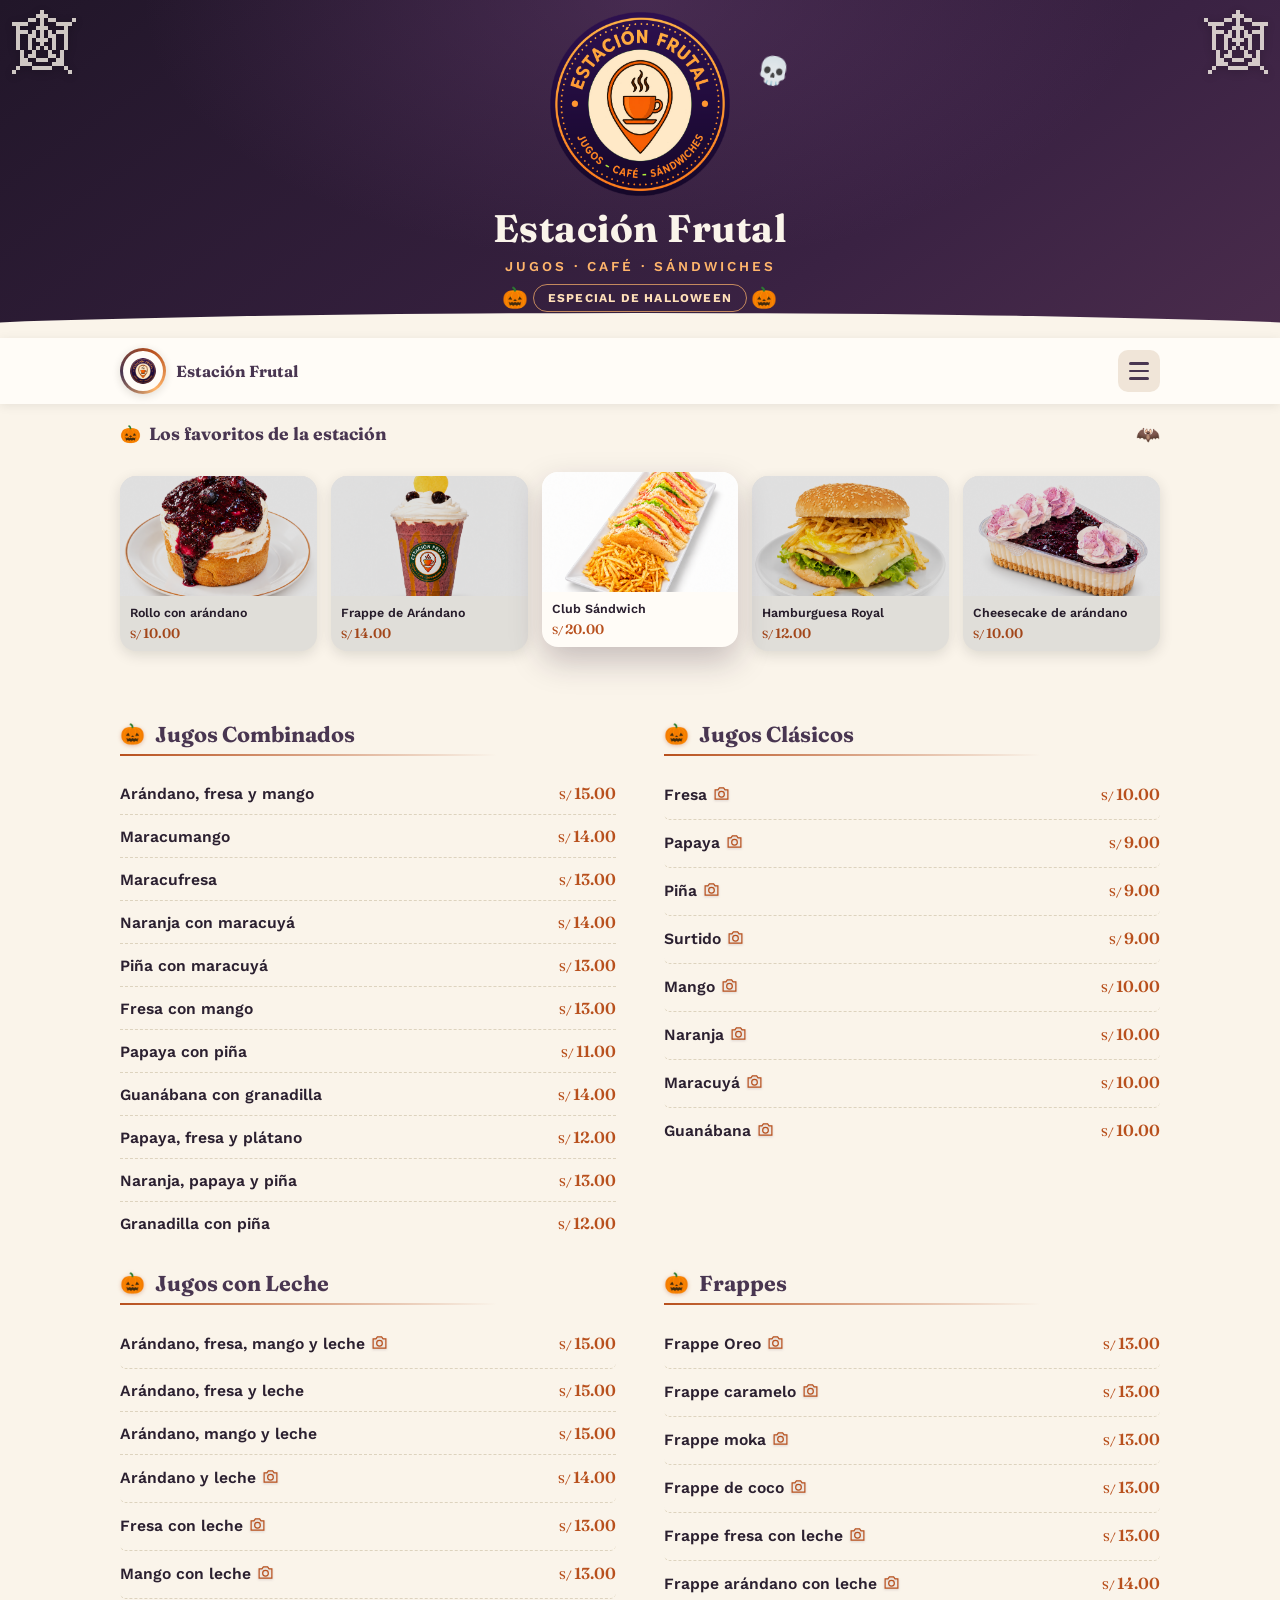
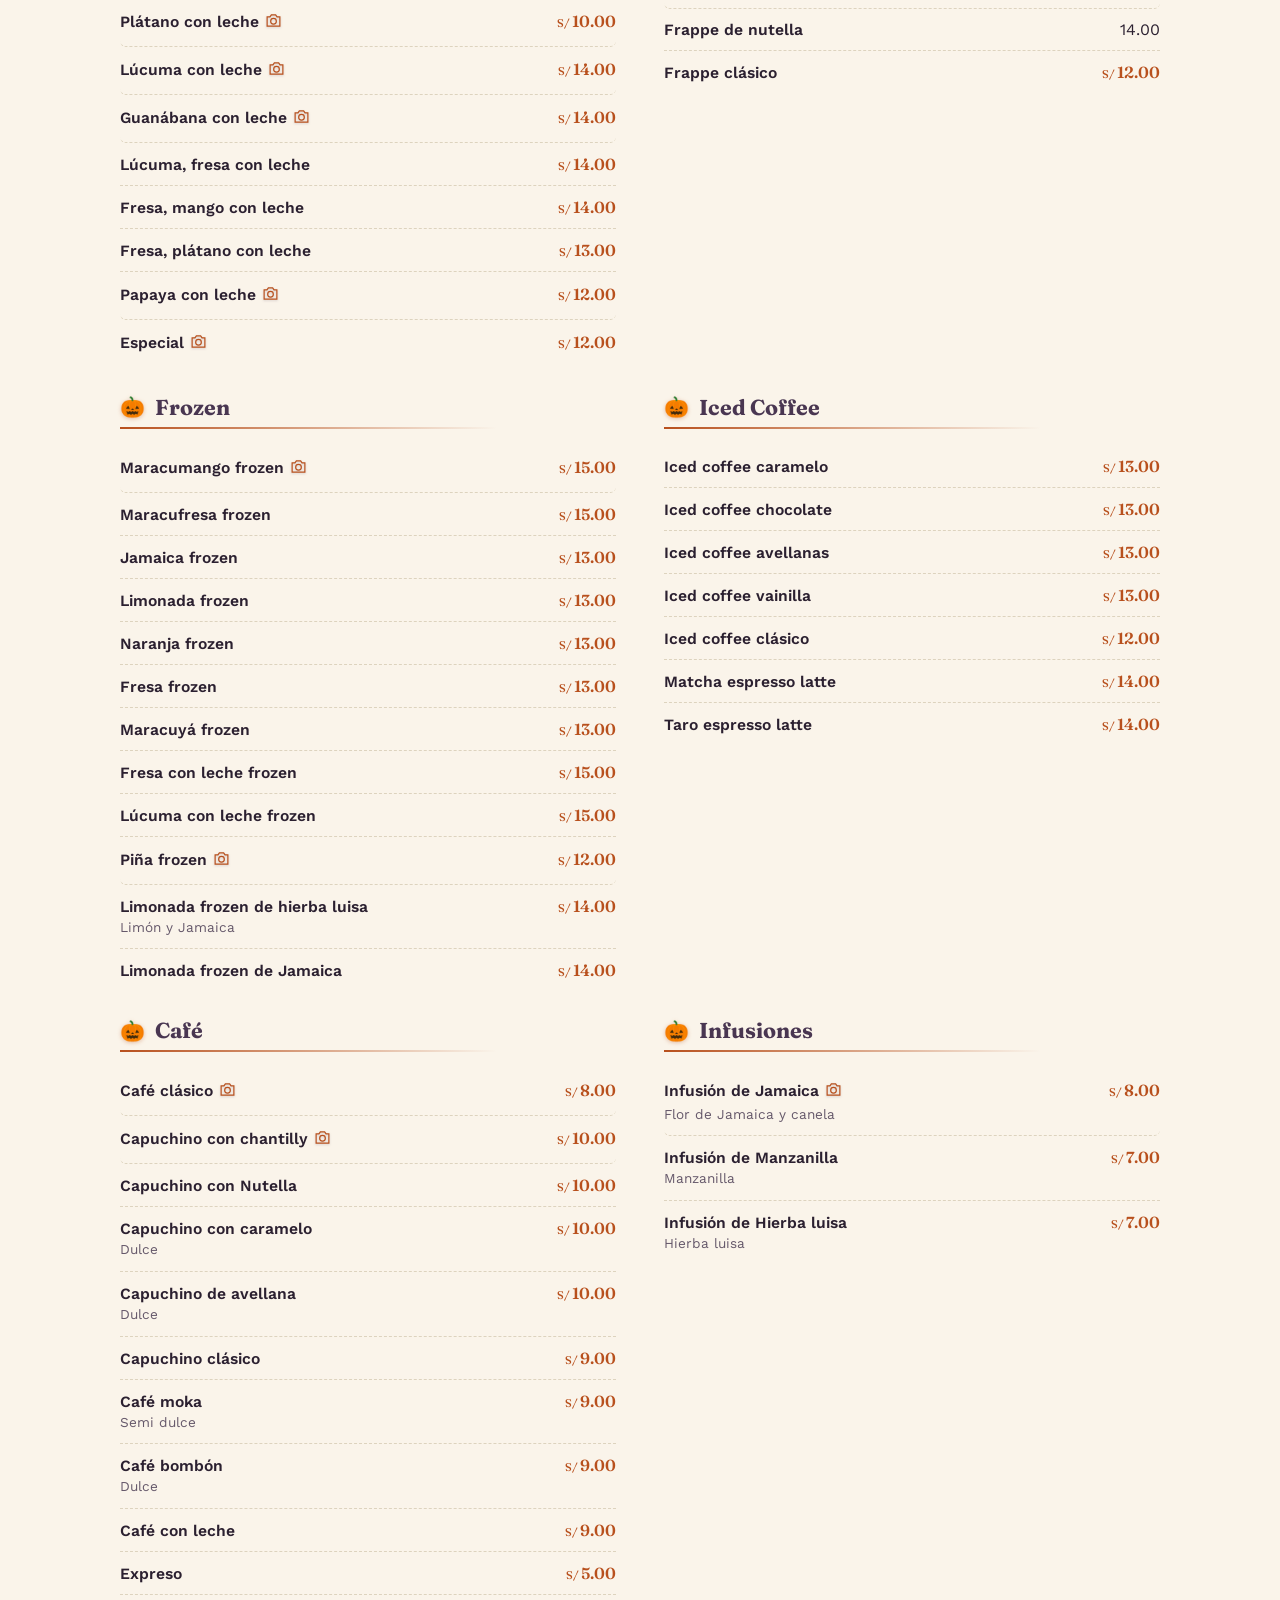
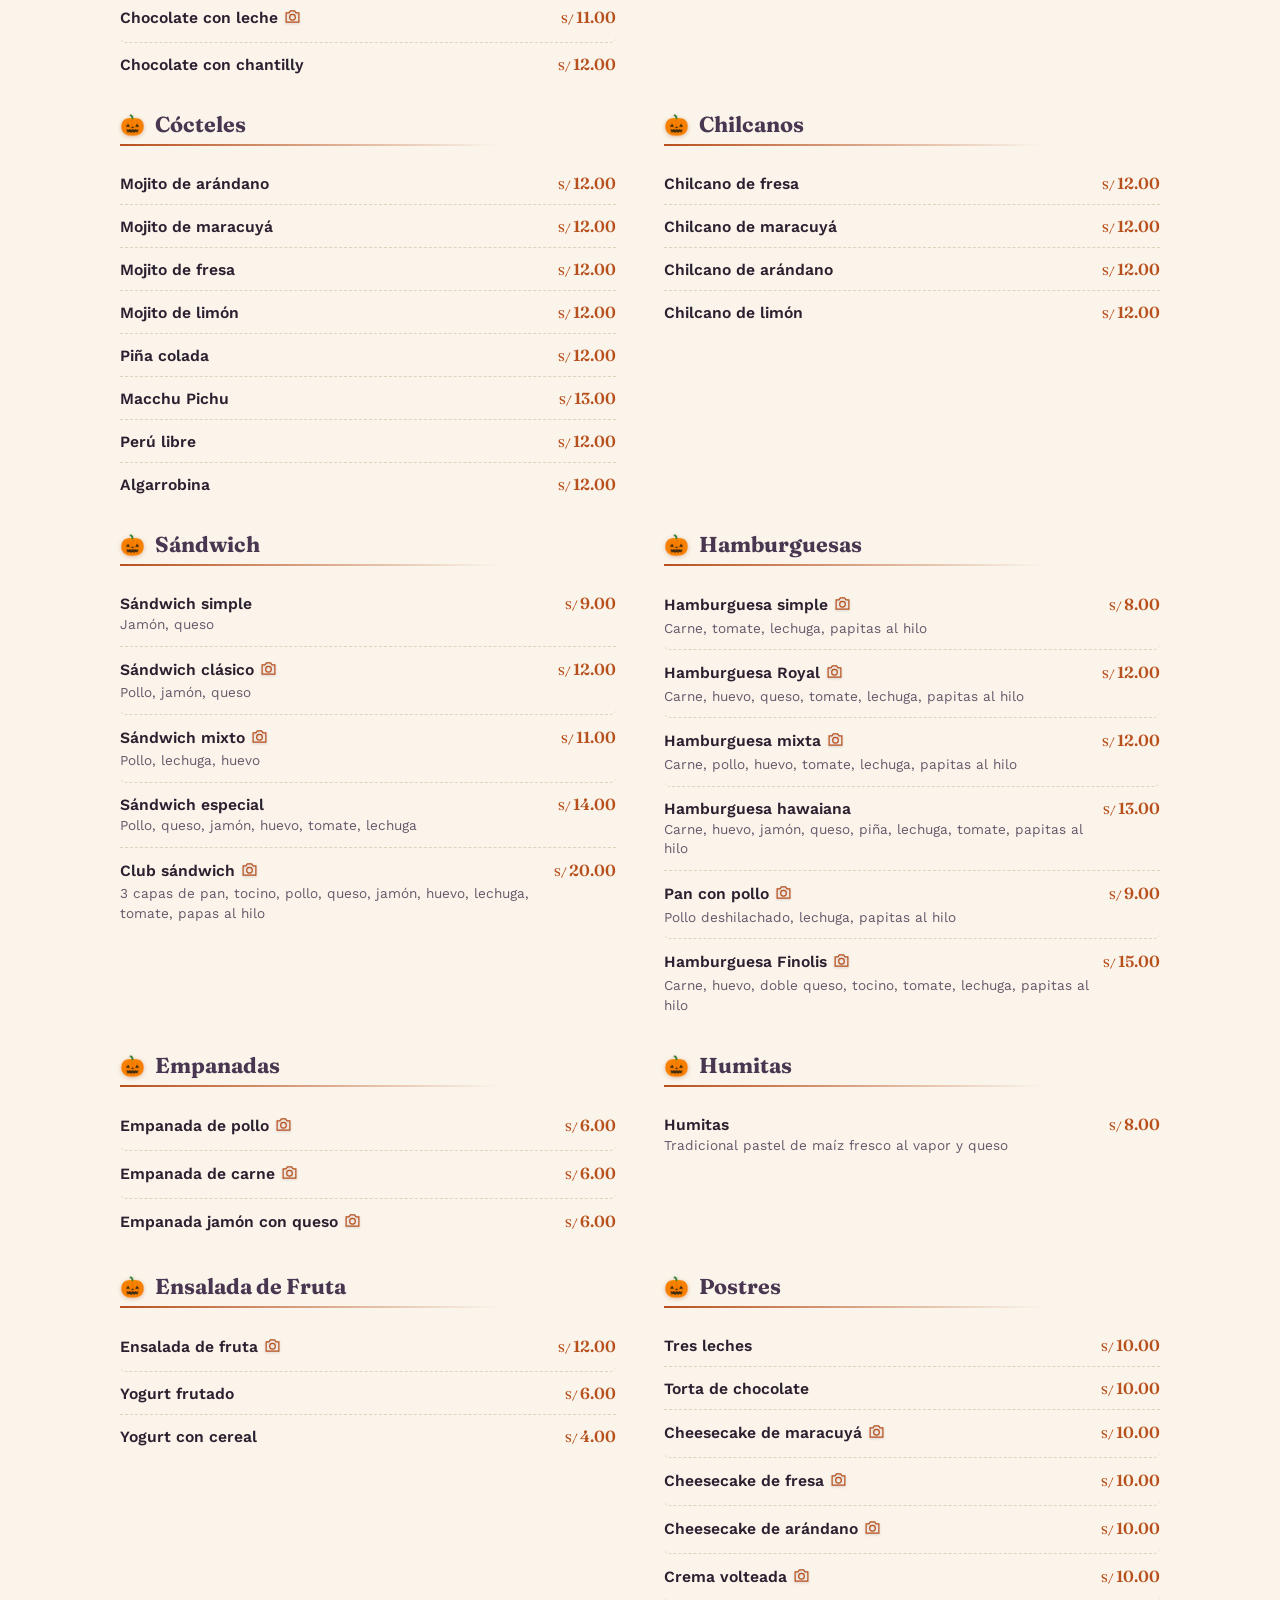
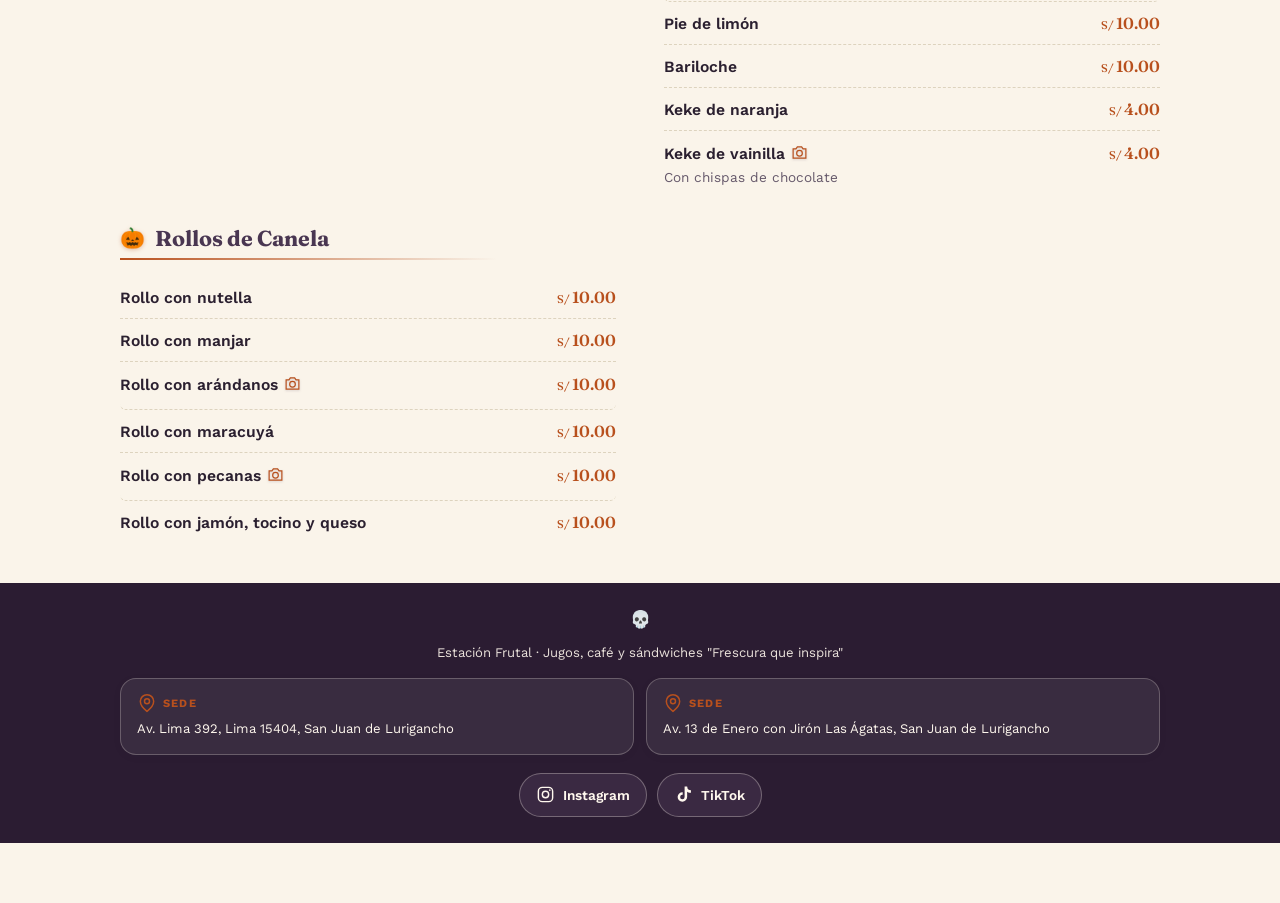
==== index-halloween.html @ f3283bec "Destacados" ====
<!DOCTYPE html>
<html lang="es">
<head>
<meta charset="UTF-8">
<meta name="viewport" content="width=device-width, initial-scale=1.0">
<title>Estación Frutal — Especial Halloween</title>
<link rel="preconnect" href="https://fonts.googleapis.com">
<link rel="preconnect" href="https://fonts.gstatic.com" crossorigin>
<link href="https://fonts.googleapis.com/css2?family=Fraunces:ital,opsz,wght@0,9..144,400;0,9..144,600;0,9..144,700;1,9..144,500&family=Work+Sans:wght@400;500;600;700&display=swap" rel="stylesheet">
<link rel="stylesheet" href="menu.css">
 <link rel="stylesheet" href="menu-halloween.css">
</head>
<body class="theme-halloween">

<div class="seasonal-ribbon" id="seasonalRibbon" role="status">
  <span>Especial Halloween</span>
  <span>Sabores para compartir</span>
</div>

<div class="hero">
  <span class="halloween-web halloween-web-left" aria-hidden="true"></span>
  <span class="halloween-web halloween-web-right" aria-hidden="true"></span>
  <span class="halloween-skull" aria-hidden="true"></span>
  <img src="logo_halloween.png" alt="Estación Frutal — Jugos, café y sándwiches" style="width:min(180px,72vw);height:auto;object-fit:contain;border-radius:0;border:0;box-shadow:none;">
  <h1>Estación Frutal</h1>
  <p class="tag">Jugos · Café · Sándwiches</p>
  <p class="seasonal-label">Especial de Halloween</p>
</div>

<div class="topbar">
  <div class="brand">
        <button class="highlights-launcher" id="openHighlights" type="button" aria-label="Abrir historias destacadas de Estación Frutal" aria-haspopup="dialog" aria-controls="highlightsDialog" aria-expanded="false" title="Historias destacadas"><img class="brand-logo-halloween" src="logo_halloween.png" alt=""></button>
    <span>Estación Frutal</span>
  </div>
  <button class="hamburger" id="hamburgerBtn" aria-label="Abrir menú de categorías" aria-expanded="false" aria-controls="menuDrawer">
    <span></span><span></span><span></span>
  </button>
</div>

<div class="menu-overlay" id="menuOverlay"></div>

<aside class="menu-drawer" id="menuDrawer" role="dialog" aria-modal="true" aria-label="Categorías" inert>
  <div class="menu-drawer-head">
    <span>Categorías</span>
    <button id="closeDrawerBtn" aria-label="Cerrar menú">&times;</button>
  </div>
  <nav id="catnav">
    <div class="group-label">Bebidas</div>
    <a href="#jugos-combinados">Jugos Combinados</a>
    <a href="#jugos-clasicos">Jugos Clásicos</a>
    <a href="#jugos-leche">Jugos con Leche</a>
    <a href="#frappes">Frappes</a>
    <a href="#frozen">Frozen</a>
    <a href="#iced-coffee">Iced Coffee</a>
    <a href="#cafe">Café</a>
    <a href="#infusiones">Infusiones</a>
    <!-- <a href="#limonadas">Limonadas</a> -->
    <a href="#cocteles">Cócteles</a>
    <a href="#chilcanos">Chilcanos</a>
    <div class="group-label">Comida</div>
    <a href="#sandwich">Sándwich</a>
    <a href="#hamburguesas">Hamburguesas</a>
    <a href="#empanadas">Empanadas</a>
    <a href="#humitas">Humitas</a>
    <a href="#ensaladas">Ensaladas de Frutas</a>
    <div class="group-label">Dulces</div>
    <a href="#postres">Postres</a>
    <a href="#rollos">Rollos de Canela</a>
  </nav>
</aside>
<!-- Carrusel -->
<section class="carousel-section" aria-label="Recomendados">
  <h2>Los favoritos de la estación</h2>
  <div class="carousel">
    <div class="carousel-track" id="recoTrack">
      <!-- Rollos -->
      <a class="carousel-card" href="#rollos">
        <img src="./img/rollos/rollito_arandano.png" alt="Rollo con arándano">
        <div class="carousel-card-info">
          <div class="carousel-card-name">Rollo con arándano</div>
          <div class="carousel-card-price">10.00</div>
        </div>
      </a>
      <!-- Frappes -->
      <a class="carousel-card" href="#frappes">
        <img src="./img/frappes/frappe_arandano_leche.png" alt="Frappe de arándano con leche">
        <div class="carousel-card-info">
          <div class="carousel-card-name">Frappe de Arándano</div>
          <div class="carousel-card-price">14.00</div>
        </div>
      </a>
      <!-- Sandwich -->
      <a class="carousel-card" href="#sandwich">
        <img src="./img/sandwich/club_sandwich.png" alt="Club Sándwich">
        <div class="carousel-card-info">
          <div class="carousel-card-name">Club Sándwich</div>
          <div class="carousel-card-price">20.00</div>
        </div>
      </a>
      <!-- Hamburguesas -->
      <a class="carousel-card" href="#hamburguesas">
        <img src="./img/hamburguesas/hamburguesa_royal.png" alt="Hamburguesa Royal">
        <div class="carousel-card-info">
          <div class="carousel-card-name">Hamburguesa Royal</div>
          <div class="carousel-card-price">12.00</div>
        </div>
      </a>
      <!-- Postres -->
      <a class="carousel-card" href="#postres">
        <img src="./img/postres/cheesecake_arandano.png" alt="Cheesecake de arandano">
        <div class="carousel-card-info">
          <div class="carousel-card-name">Cheesecake de arándano</div>
          <div class="carousel-card-price">10.00</div>
        </div>
      </a>
      <!-- Cocteles -->
      <!-- <a class="carousel-card" href="#cocteles">
        <img src="https://images.unsplash.com/photo-1551538827-9c037cb4f32a?w=400&h=300&fit=crop" alt="Mojito de limon">
        <div class="carousel-card-info">
          <div class="carousel-card-name">Mojito de limon</div>
          <div class="carousel-card-price">12.00</div>
        </div>
      </a> -->
    </div>
    <div class="carousel-dots" id="recoDots"></div>
  </div>
</section>

<main>

<section class="category" id="jugos-combinados">
  <h2>Jugos Combinados</h2>
  <div class="divider"></div>
  <!-- Arandano, Fresa y Mango -->
  <div class="item">
  <div class="item-info"><div class="item-name">Arándano, fresa y mango</div></div>
  <div class="item-price">15.00</div>
</div>
<!-- Maracumango -->
  <div class="item">
    <div class="item-info"><div class="item-name">Maracumango</div></div>
    <div class="item-price">14.00</div>
  </div>
  <!-- Maracufresa -->
  <div class="item">
    <div class="item-info"><div class="item-name">Maracufresa</div></div>
    <div class="item-price">13.00</div>
  </div>
  <div class="item">
    <div class="item-info"><div class="item-name">Naranja con maracuyá</div></div>
    <div class="item-price">14.00</div>
  </div>
  <div class="item">
    <div class="item-info"><div class="item-name">Piña con maracuyá</div></div>
    <div class="item-price">13.00</div>
  </div>
  <div class="item">
    <div class="item-info"><div class="item-name">Fresa con mango</div></div>
    <div class="item-price">13.00</div>
  </div>
  <div class="item">
    <div class="item-info"><div class="item-name">Papaya con piña</div></div>
    <div class="item-price">11.00</div>
  </div>
  <div class="item">
    <div class="item-info"><div class="item-name">Guanábana con granadilla</div></div>
    <div class="item-price">14.00</div>
  </div>
  <div class="item">
    <div class="item-info"><div class="item-name">Papaya, fresa y plátano</div></div>
    <div class="item-price">12.00</div>
  </div>
  <div class="item">
    <div class="item-info"><div class="item-name">Naranja, papaya y piña</div></div>
    <div class="item-price">13.00</div>
  </div>
  <div class="item">
    <div class="item-info"><div class="item-name">Granadilla con piña</div></div>
    <div class="item-price">12.00</div>
  </div>
</section>

<section class="category" id="jugos-clasicos">
  <h2>Jugos Clásicos</h2>
  <div class="divider"></div>
  <div class="item item-preview" data-images="img/jugos_clasicos/fresa.png">
    <div class="item-info"><div class="item-name">Fresa</div></div>
    <div class="item-price">10.00</div>
  </div>
  <div class="item item-preview" data-images="img/jugos_clasicos/papaya.png">
    <div class="item-info"><div class="item-name">Papaya</div></div>
    <div class="item-price">9.00</div>
  </div>
  <div class="item item-preview" data-images="img/jugos_clasicos/pina.png">
    <div class="item-info"><div class="item-name">Piña</div></div>
    <div class="item-price">9.00</div>
  </div>
  <div class="item item-preview" data-images="img/jugos_clasicos/surtido.png">
    <div class="item-info"><div class="item-name">Surtido</div></div>
    <div class="item-price">9.00</div>
  </div>
  <div class="item item-preview" data-images="img/jugos_clasicos/mango.png">
    <div class="item-info"><div class="item-name">Mango</div></div>
    <div class="item-price">10.00</div>
  </div>
  <div class="item item-preview" data-images="img/jugos_clasicos/naranja.png">
    <div class="item-info"><div class="item-name">Naranja</div></div>
    <div class="item-price">10.00</div>
  </div>
  <div class="item item-preview" data-images="img/jugos_clasicos/maracuya.png">
    <div class="item-info"><div class="item-name">Maracuyá</div></div>
    <div class="item-price">10.00</div>
  </div>
  <div class="item item-preview" data-images="img/jugos_clasicos/guanabana.png">
    <div class="item-info"><div class="item-name">Guanábana</div></div>
    <div class="item-price">10.00</div>
  </div>
</section>

<section class="category" id="jugos-leche">
  <h2>Jugos con Leche</h2>
  <div class="divider"></div>
  <div class="item item-preview active" data-images="img/jugos_con_leche/arandano_fresa_mango_leche.png">
    <div class="item-info"><div class="item-name">Arándano, fresa, mango y leche</div></div>
    <div class="item-price">15.00</div>
  </div>
  <div class="item ">
    <div class="item-info"><div class="item-name">Arándano, fresa y leche</div></div>
    <div class="item-price">15.00</div>
  </div>
  <div class="item">
    <div class="item-info"><div class="item-name">Arándano, mango y leche</div></div>
    <div class="item-price">15.00</div>
  </div>
  <div class="item item-preview active" data-images="img/jugos_con_leche/arandano_leche.png">
    <div class="item-info"><div class="item-name">Arándano y leche</div></div>
    <div class="item-price">14.00</div>
  </div>
  <div class="item item-preview active" data-images="img/jugos_con_leche/fresa_leche.png">
    <div class="item-info"><div class="item-name">Fresa con leche</div></div>
    <div class="item-price">13.00</div>
  </div>
  <div class="item item-preview active" data-images="img/jugos_con_leche/mango_leche.png">
    <div class="item-info"><div class="item-name">Mango con leche</div></div>
    <div class="item-price">13.00</div>
  </div>
  <div class="item item-preview active" data-images="img/jugos_con_leche/platano_leche.png">
    <div class="item-info"><div class="item-name">Plátano con leche</div></div>
    <div class="item-price">10.00</div>
  </div>
  <div class="item item-preview active" data-images="img/jugos_con_leche/lucuma_leche.png">
    <div class="item-info"><div class="item-name">Lúcuma con leche</div></div>
    <div class="item-price">14.00</div>
  </div>
  <div class="item item-preview active" data-images="img/jugos_con_leche/guanabana_leche.png">
    <div class="item-info"><div class="item-name">Guanábana con leche</div></div>
    <div class="item-price">14.00</div>
  </div>
  <div class="item">
    <div class="item-info"><div class="item-name">Lúcuma, fresa con leche</div></div>
    <div class="item-price">14.00</div>
  </div>
  <div class="item">
    <div class="item-info"><div class="item-name">Fresa, mango con leche</div></div>
    <div class="item-price">14.00</div>
  </div>
  <div class="item">
    <div class="item-info"><div class="item-name">Fresa, plátano con leche</div></div>
    <div class="item-price">13.00</div>
  </div>
  <div class="item item-preview active" data-images="img/jugos_con_leche/papaya_leche.png">
    <div class="item-info"><div class="item-name">Papaya con leche</div></div>
    <div class="item-price">12.00</div>
  </div>
  <div class="item item-preview active" data-images="img/jugos_con_leche/especial.png">
    <div class="item-info"><div class="item-name">Especial</div></div>
    <div class="item-price">12.00</div>
  </div>
</section>

<section class="category" id="frappes">
  <h2>Frappes</h2>
  <div class="divider"></div>
  <div class="item item-preview" data-images="img/frappes/frappe_oreo.png">
    <div class="item-info"><div class="item-name">Frappe Oreo</div></div>
    <div class="item-price">13.00</div>
  </div>
  <div class="item item-preview" data-images="img/frappes/frappe_caramelo.png">
    <div class="item-info"><div class="item-name">Frappe caramelo</div></div>
    <div class="item-price">13.00</div>
  </div>
  <div class="item item-preview" data-images="img/frappes/frappe_moka.png">
    <div class="item-info"><div class="item-name">Frappe moka</div></div>
    <div class="item-price">13.00</div>
  </div>
  <div class="item item-preview" data-images="img/frappes/frappe_coco.png">
    <div class="item-info"><div class="item-name">Frappe de coco</div></div>
    <div class="item-price">13.00</div>
  </div>
  <div class="item item-preview" data-images="img/frappes/frappe_fresa_leche.png">
    <div class="item-info"><div class="item-name">Frappe fresa con leche</div></div>
    <div class="item-price">13.00</div>
  </div>
  <div class="item item-preview" data-images="img/frappes/frappe_arandano_leche.png">
    <div class="item-info"><div class="item-name">Frappe arándano con leche</div></div>
    <div class="item-price">14.00</div>
  </div>
  <div class="item">
    <div class="item-info"><div class="item-name">Frappe de nutella</div></div>
    <div class="itemIn-price">14.00</div>
  </div>
  <div class="item">
    <div class="item-info"><div class="item-name">Frappe clásico</div></div>
    <div class="item-price">12.00</div>
  </div>
</section>

<section class="category" id="frozen">
  <h2>Frozen</h2>
  <div class="divider"></div>
  <div class="item item-preview" data-images="img/frozen/frozen_maracumango.png">
    <div class="item-info"><div class="item-name">Maracumango frozen</div></div>
    <div class="item-price">15.00</div>
  </div>
  <div class="item">
    <div class="item-info"><div class="item-name">Maracufresa frozen</div></div>
    <div class="item-price">15.00</div>
  </div>
  <div class="item">
    <div class="item-info"><div class="item-name">Jamaica frozen</div></div>
    <div class="item-price">13.00</div>
  </div>
  <div class="item">
    <div class="item-info"><div class="item-name">Limonada frozen</div></div>
    <div class="item-price">13.00</div>
  </div>
  <div class="item">
    <div class="item-info"><div class="item-name">Naranja frozen</div></div>
    <div class="item-price">13.00</div>
  </div>
  <div class="item">
    <div class="item-info"><div class="item-name">Fresa frozen</div></div>
    <div class="item-price">13.00</div>
  </div>
  <div class="item">
    <div class="item-info"><div class="item-name">Maracuyá frozen</div></div>
    <div class="item-price">13.00</div>
  </div>
  <div class="item">
    <div class="item-info"><div class="item-name">Fresa con leche frozen</div></div>
    <div class="item-price">15.00</div>
  </div>
  <div class="item">
    <div class="item-info"><div class="item-name">Lúcuma con leche frozen</div></div>
    <div class="item-price">15.00</div>
  </div>
  <!-- Piña Frozen -->
  <div class="item item-preview" data-images="img/frozen/frozen_pina.png">
    <div class="item-info"><div class="item-name">Piña frozen</div></div>
    <div class="item-price">12.00</div>
  </div>
  <!-- Limonada frozen de hierba luisa -->
  <div class="item">
    <div class="item-info"><div class="item-name">Limonada frozen de hierba luisa</div>
      <div class="item-desc">Limón y Jamaica</div>
    </div>
    <div class="item-price">14.00</div>
  </div>
  <!-- Limonada frozen de Jamaica -->
  <div class="item">
    <div class="item-info"><div class="item-name">Limonada frozen de Jamaica</div></div>
    <div class="item-price">14.00</div>
  </div>
</section>

<section class="category" id="iced-coffee">
  <h2>Iced Coffee</h2>
  <div class="divider"></div>
  <div class="item">
    <div class="item-info"><div class="item-name">Iced coffee caramelo</div></div>
    <div class="item-price">13.00</div>
  </div>
  <div class="item">
    <div class="item-info"><div class="item-name">Iced coffee chocolate</div></div>
    <div class="item-price">13.00</div>
  </div>
  <div class="item">
    <div class="item-info"><div class="item-name">Iced coffee avellanas</div></div>
    <div class="item-price">13.00</div>
  </div>
  <div class="item">
    <div class="item-info"><div class="item-name">Iced coffee vainilla</div></div>
    <div class="item-price">13.00</div>
  </div>
  <div class="item">
    <div class="item-info"><div class="item-name">Iced coffee clásico</div></div>
    <div class="item-price">12.00</div>
  </div>
  <div class="item">
    <div class="item-info"><div class="item-name">Matcha espresso latte</div></div>
    <div class="item-price">14.00</div>
  </div>
  <div class="item">
    <div class="item-info"><div class="item-name">Taro espresso latte</div></div>
    <div class="item-price">14.00</div>
  </div>
</section>

<section class="category" id="cafe">
  <h2>Café</h2>
  <div class="divider"></div>
  <div class="item item-preview" data-images="img/cafe/cafe_clasico.png">
    <div class="item-info"><div class="item-name">Café clásico</div></div>
    <div class="item-price">8.00</div>
  </div>
  <div class="item item-preview" data-images="img/cafe/capuccino_chantilly.png">
    <div class="item-info"><div class="item-name">Capuchino con chantilly</div></div>
    <div class="item-price">10.00</div>
  </div>
  <div class="item">
    <div class="item-info"><div class="item-name">Capuchino con Nutella</div></div>
    <div class="item-price">10.00</div>
  </div>
  <div class="item">
    <div class="item-info"><div class="item-name">Capuchino con caramelo</div><div class="item-desc">Dulce</div></div>
    <div class="item-price">10.00</div>
  </div>
  <div class="item">
    <div class="item-info"><div class="item-name">Capuchino de avellana</div><div class="item-desc">Dulce</div></div>
    <div class="item-price">10.00</div>
  </div>
  <div class="item">
    <div class="item-info"><div class="item-name">Capuchino clásico</div></div>
    <div class="item-price">9.00</div>
  </div>
  <div class="item">
    <div class="item-info"><div class="item-name">Café moka</div><div class="item-desc">Semi dulce</div></div>
    <div class="item-price">9.00</div>
  </div>
  <div class="item">
    <div class="item-info"><div class="item-name">Café bombón</div><div class="item-desc">Dulce</div></div>
    <div class="item-price">9.00</div>
  </div>
  <div class="item">
    <div class="item-info"><div class="item-name">Café con leche</div></div>
    <div class="item-price">9.00</div>
  </div>
  <div class="item">
    <div class="item-info"><div class="item-name">Expreso</div></div>
    <div class="item-price">5.00</div>
  </div>
  <div class="item item-preview" data-images="img/cafe/chocolate_leche.png">
    <div class="item-info"><div class="item-name">Chocolate con leche</div></div>
    <div class="item-price">11.00</div>
  </div>
  <div class="item">
    <div class="item-info"><div class="item-name">Chocolate con chantilly</div></div>
    <div class="item-price">12.00</div>
  </div>
</section>

<section class="category" id="infusiones">
  <h2>Infusiones</h2>
  <div class="divider"></div>
  <div class="item item-preview" data-images="img/cafe/infusion_jamaica.png">
    <div class="item-info"><div class="item-name">Infusión de Jamaica</div>
      <div class="item-desc">Flor de Jamaica y canela</div>
    </div>
    <div class="item-price">8.00</div>
  </div>
  <div class="item">
    <div class="item-info"><div class="item-name">Infusión de Manzanilla</div><div class="item-desc">Manzanilla</div></div>
    <div class="item-price">7.00</div>
  </div>
  <div class="item">
    <div class="item-info"><div class="item-name">Infusión de Hierba luisa</div><div class="item-desc">Hierba luisa</div></div>
    <div class="item-price">7.00</div>
  </div>
</section>

<!-- <section class="category" id="limonadas">
  <h2>Limonadas Refrescantes</h2>
  <div class="divider"></div>
  <div class="item">
    <div class="item-info"><div class="item-name">Limonada con jamaica</div></div>
    <div class="item-price">13.00</div>
  </div>
  <div class="item">
    <div class="item-info"><div class="item-name">Limonada clásica</div></div>
    <div class="item-price">10.00</div>
  </div>
  <div class="item">
    <div class="item-info"><div class="item-name">Limonada con hierba luisa</div></div>
    <div class="item-price">13.00</div>
  </div>
</section> -->

<section class="category" id="cocteles">
  <h2>Cócteles</h2>
  <div class="divider"></div>
  <div class="item">
    <div class="item-info"><div class="item-name">Mojito de arándano</div></div>
    <div class="item-price">12.00</div>
  </div>
  <div class="item">
    <div class="item-info"><div class="item-name">Mojito de maracuyá</div></div>
    <div class="item-price">12.00</div>
  </div>
  <div class="item">
    <div class="item-info"><div class="item-name">Mojito de fresa</div></div>
    <div class="item-price">12.00</div>
  </div>
  <div class="item">
    <div class="item-info"><div class="item-name">Mojito de limón</div></div>
    <div class="item-price">12.00</div>
  </div>
  <div class="item">
    <div class="item-info"><div class="item-name">Piña colada</div></div>
    <div class="item-price">12.00</div>
  </div>
  <div class="item">
    <div class="item-info"><div class="item-name">Macchu Pichu</div></div>
    <div class="item-price">13.00</div>
  </div>
  <div class="item">
    <div class="item-info"><div class="item-name">Perú libre</div></div>
    <div class="item-price">12.00</div>
  </div>
  <div class="item">
    <div class="item-info"><div class="item-name">Algarrobina</div></div>
    <div class="item-price">12.00</div>
  </div>
</section>

<section class="category" id="chilcanos">
  <h2>Chilcanos</h2>
  <div class="divider"></div>
  <div class="item">
    <div class="item-info"><div class="item-name">Chilcano de fresa</div></div>
    <div class="item-price">12.00</div>
  </div>
  <div class="item">
    <div class="item-info"><div class="item-name">Chilcano de maracuyá</div></div>
    <div class="item-price">12.00</div>
  </div>
  <div class="item">
    <div class="item-info"><div class="item-name">Chilcano de arándano</div></div>
    <div class="item-price">12.00</div>
  </div>
  <div class="item">
    <div class="item-info"><div class="item-name">Chilcano de limón</div></div>
    <div class="item-price">12.00</div>
  </div>
</section>

<section class="category" id="sandwich">
  <h2>Sándwich</h2>
  <div class="divider"></div>
  <div class="item">
    <div class="item-info"><div class="item-name">Sándwich simple</div><div class="item-desc">Jamón, queso</div></div>
    <div class="item-price">9.00</div>
  </div>
  <div class="item item-preview" data-images="img/sandwich/sandwich_clasico.png">
    <div class="item-info"><div class="item-name">Sándwich clásico</div><div class="item-desc">Pollo, jamón, queso</div></div>
    <div class="item-price">12.00</div>
  </div>
  <div class="item item-preview" data-images="img/sandwich/sandwich_mixto.png">
    <div class="item-info"><div class="item-name">Sándwich mixto</div><div class="item-desc">Pollo, lechuga, huevo</div></div>
    <div class="item-price">11.00</div>
  </div>
  <div class="item">
    <div class="item-info"><div class="item-name">Sándwich especial</div><div class="item-desc">Pollo, queso, jamón, huevo, tomate, lechuga</div></div>
    <div class="item-price">14.00</div>
  </div>
  <div class="item item-preview" data-images="img/sandwich/club_sandwich.png">
    <div class="item-info"><div class="item-name">Club sándwich</div><div class="item-desc">3 capas de pan, tocino, pollo, queso, jamón, huevo, lechuga, tomate, papas al hilo</div></div>
    <div class="item-price">20.00</div>
  </div>
</section>

<section class="category" id="hamburguesas">
  <h2>Hamburguesas</h2>
  <div class="divider"></div>
  <div class="item item-preview" data-images="img/hamburguesas/hamburguesa_simple.png">
    <div class="item-info"><div class="item-name">Hamburguesa simple</div>
    <div class="item-desc">Carne, tomate, lechuga, papitas al hilo</div></div>
    <div class="item-price">8.00</div>
  </div>
  <div class="item item-preview" data-images="img/hamburguesas/hamburguesa_royal.png">
    <div class="item-info"><div class="item-name">Hamburguesa Royal</div>
    <div class="item-desc">Carne, huevo, queso, tomate, lechuga, papitas al hilo</div></div>
    <div class="item-price">12.00</div>
  </div>
  <div class="item item-preview" data-images="img/hamburguesas/hamburguesa_mixta.png">
    <div class="item-info"><div class="item-name">Hamburguesa mixta</div>
    <div class="item-desc">Carne, pollo, huevo, tomate, lechuga, papitas al hilo</div></div>
    <div class="item-price">12.00</div>
  </div>
  <div class="item">
    <div class="item-info"><div class="item-name">Hamburguesa hawaiana</div>
    <div class="item-desc">Carne, huevo, jamón, queso, piña, lechuga, tomate, papitas al hilo</div></div>
    <div class="item-price">13.00</div>
  </div>
  <div class="item item-preview" data-images="img/hamburguesas/pan_con_pollo.png">
    <div class="item-info"><div class="item-name">Pan con pollo</div>
    <div class="item-desc">Pollo deshilachado, lechuga, papitas al hilo</div></div>
    <div class="item-price">9.00</div>
  </div>
  <div class="item item-preview" data-images="img/hamburguesas/hamburguesa_finolis.png">
    <div class="item-info"><div class="item-name">Hamburguesa Finolis</div>
    <div class="item-desc">Carne, huevo, doble queso, tocino, tomate, lechuga, papitas al hilo</div></div>
    <div class="item-price">15.00</div>
  </div>
</section>

<section class="category" id="empanadas">
  <h2>Empanadas</h2>
  <div class="divider"></div>
  <div class="item item-preview" data-images="img/empanadas/empanada_pollo.png">
    <div class="item-info"><div class="item-name">Empanada de pollo</div></div>
    <div class="item-price">6.00</div>
  </div>
  <div class="item item-preview" data-images="img/empanadas/empanada_carne.png">
    <div class="item-info"><div class="item-name">Empanada de carne</div></div>
    <div class="item-price">6.00</div>
  </div>
  <div class="item item-preview" data-images="img/empanadas/empanada_jamon_queso.png">
    <div class="item-info"><div class="item-name">Empanada jamón con queso</div></div>
    <div class="item-price">6.00</div>
  </div>
  </section>

  <section class="category" id="humitas">
    <h2>Humitas</h2>
    <div class="divider"></div>
    <div class="item">
    <div class="item-info"><div class="item-name">Humitas</div>
    <div class="item-desc">Tradicional pastel de maíz fresco al vapor y queso</div></div>
    <div class="item-price">8.00</div>
  </div>
  </section>

  <section class="category" id="ensaladas">
  <h2>Ensalada de Fruta</h2>
  <div class="divider"></div>
  <div class="item item-preview" data-images="img/ensaladas/ensalada_fruta.png">
    <div class="item-info"><div class="item-name">Ensalada de fruta</div></div>
    <div class="item-price">12.00</div>
  </div>
  <div class="item">
    <div class="item-info"><div class="item-name">Yogurt frutado</div></div>
    <div class="item-price">6.00</div>
  </div>
  <div class="item">
    <div class="item-info"><div class="item-name">Yogurt con cereal</div></div>
    <div class="item-price">4.00</div>
  </div>
</section>

<section class="category" id="postres">
  <h2>Postres</h2>
  <div class="divider"></div>
  <div class="item">
    <div class="item-info"><div class="item-name">Tres leches</div></div>
    <div class="item-price">10.00</div>
  </div>
  <div class="item">
    <div class="item-info"><div class="item-name">Torta de chocolate</div></div>
    <div class="item-price">10.00</div>
  </div>
  <div class="item item-preview" data-images="img/postres/cheesecake_maracuya.png">
    <div class="item-info"><div class="item-name">Cheesecake de maracuyá</div></div>
    <div class="item-price">10.00</div>
  </div>
  <div class="item item-preview" data-images="img/postres/cheesecake_fresa.png">
    <div class="item-info"><div class="item-name">Cheesecake de fresa</div></div>
    <div class="item-price">10.00</div>
  </div>
  <div class="item item-preview" data-images="img/postres/cheesecake_arandano.png">
    <div class="item-info"><div class="item-name">Cheesecake de arándano</div></div>
    <div class="item-price">10.00</div>
  </div>
  <div class="item item-preview" data-images="img/postres/crema_volteada.png">
    <div class="item-info"><div class="item-name">Crema volteada</div></div>
    <div class="item-price">10.00</div>
  </div>
  <div class="item">
    <div class="item-info"><div class="item-name">Pie de limón</div></div>
    <div class="item-price">10.00</div>
  </div>
  <div class="item">
    <div class="item-info"><div class="item-name">Bariloche</div></div>
    <div class="item-price">10.00</div>
  </div>
  <div class="item item">
    <div class="item-info"><div class="item-name">Keke de naranja</div></div>
    <div class="item-price">4.00</div>
  </div>
  <div class="item item-preview" data-images="img/postres/keke_vainilla.png">
    <div class="item-info"><div class="item-name">Keke de vainilla</div>
    <div class="item-desc">Con chispas de chocolate</div></div>
    <div class="item-price">4.00</div>
  </div>
</section>

<section class="category" id="rollos">
  <h2>Rollos de Canela</h2>
  <div class="divider"></div>
  <div class="item">
    <div class="item-info"><div class="item-name">Rollo con nutella</div></div>
    <div class="item-price">10.00</div>
  </div>
  <div class="item">
    <div class="item-info"><div class="item-name">Rollo con manjar</div></div>
    <div class="item-price">10.00</div>
  </div>
  <div class="item item-preview" data-images="img/rollos/rollito_arandano.png">
    <div class="item-info"><div class="item-name">Rollo con arándanos</div></div>
    <div class="item-price">10.00</div>
  </div>
  <div class="item">
    <div class="item-info"><div class="item-name">Rollo con maracuyá</div></div>
    <div class="item-price">10.00</div>
  </div>
  <div class="item item-preview" data-images="img/rollos/rollito_pecanas.png">
    <div class="item-info"><div class="item-name">Rollo con pecanas</div></div>
    <div class="item-price">10.00</div>
  </div>
  <div class="item">
    <div class="item-info"><div class="item-name">Rollo con jamón, tocino y queso</div></div>
    <div class="item-price">10.00</div>
  </div>
</section>

</main>

<footer>
  <div class="fline"></div>
  <p class="footer-intro">Estación Frutal · Jugos, café y sándwiches "Frescura que inspira"</p>
  <div class="store-locations" aria-label="Direcciones de los locales">
    <a class="store-card" href="https://www.google.com/maps/search/?api=1&amp;query=Av.%20Lima%20392%2C%20Lima%2015404%2C%20San%20Juan%20de%20Lurigancho%2C%20Per%C3%BA" target="_blank" rel="noopener noreferrer" aria-label="Ver ubicación de Av. Lima 392, Lima 15404, San Juan de Lurigancho en Google Maps (abre en otra pestaña)">
      <span class="store-label"><svg viewBox="0 0 24 24" fill="none" stroke="currentColor" stroke-width="1.8" aria-hidden="true" focusable="false"><path d="M20 10c0 6-8 12-8 12S4 16 4 10a8 8 0 1 1 16 0Z"/><circle cx="12" cy="10" r="3"/></svg>Sede</span>
      <p>Av. Lima 392, Lima 15404, San Juan de Lurigancho</p>
    </a>
    <a class="store-card" href="https://www.google.com/maps/search/?api=1&amp;query=Av.%2013%20de%20Enero%20con%20Jir%C3%B3n%20Las%20%C3%81gatas%2C%20San%20Juan%20de%20Lurigancho%2C%20Per%C3%BA" target="_blank" rel="noopener noreferrer" aria-label="Ver ubicación de Av. 13 de Enero con Jirón Las Ágatas, San Juan de Lurigancho en Google Maps (abre en otra pestaña)">
      <span class="store-label"><svg viewBox="0 0 24 24" fill="none" stroke="currentColor" stroke-width="1.8" aria-hidden="true" focusable="false"><path d="M20 10c0 6-8 12-8 12S4 16 4 10a8 8 0 1 1 16 0Z"/><circle cx="12" cy="10" r="3"/></svg>Sede</span>
      <p>Av. 13 de Enero con Jirón Las Ágatas, San Juan de Lurigancho</p>
    </a>
  </div>
  <nav class="social-links" aria-label="Redes sociales">
    <a href="https://www.instagram.com/estacionfrutal1/" target="_blank" rel="noopener noreferrer" aria-label="Instagram de Estación Frutal (abre en otra pestaña)">
      <svg viewBox="0 0 24 24" fill="none" stroke="currentColor" stroke-width="1.8" aria-hidden="true" focusable="false"><rect x="3" y="3" width="18" height="18" rx="5"/><circle cx="12" cy="12" r="4"/><circle cx="17.5" cy="6.5" r="1" fill="currentColor" stroke="none"/></svg>
      <span>Instagram</span>
    </a>
    <a href="https://www.tiktok.com/@estacionfrutal" target="_blank" rel="noopener noreferrer" aria-label="TikTok de Estación Frutal (abre en otra pestaña)">
      <svg viewBox="0 0 24 24" fill="currentColor" aria-hidden="true" focusable="false"><path d="M16.6 2h-3.2v13.2a2.8 2.8 0 1 1-2.4-2.8V9.1a6 6 0 1 0 5.6 6V8.4a8.2 8.2 0 0 0 4.8 1.5V6.7A4.8 4.8 0 0 1 16.6 2Z"/></svg>
      <span>TikTok</span>
    </a>
  </nav>
</footer>

<dialog class="highlights-dialog" id="highlightsDialog" aria-labelledby="highlightsTitle">
  <div class="highlights-shell">
    <header class="highlights-header">
      <div>
        <p class="highlights-kicker">PRODUCTOS DESTACADOS</p>
        <h2 id="highlightsTitle">Estación Frutal</h2>
      </div>
      <button class="highlights-close" id="closeHighlights" type="button" aria-label="Cerrar historias destacadas" autofocus>&times;</button>
    </header>
    <div class="highlights-albums" id="highlightsAlbums" role="group" aria-label="Álbumes destacados"></div>
    <section class="highlight-story" aria-label="Fotos destacadas">
      <div class="highlight-progress" id="highlightProgress" aria-hidden="true"></div>
      <div class="highlight-stage" id="highlightStage" role="region" aria-label="Historia destacada" aria-live="polite">
        <button class="highlight-nav highlight-previous" id="highlightPrevious" type="button" aria-label="Foto anterior">&#8249;</button>
        <img id="highlightImage" alt="" decoding="async">
        <button class="highlight-nav highlight-next" id="highlightNext" type="button" aria-label="Foto siguiente">&#8250;</button>
      </div>
      <div class="highlight-caption-row">
        <p id="highlightCaption"></p>
        <span id="highlightCount" aria-live="polite"></span>
      </div>
      <div class="highlight-thumbnails" id="highlightThumbnails" role="group" aria-label="Elegir foto destacada"></div>
    </section>
    <p class="highlight-help">Desliza las fotos o usa las flechas para recorrerlas.</p>
  </div>
</dialog>
<dialog class="product-sheet" id="productSheet" aria-labelledby="previewName" aria-describedby="previewDescription previewNote">
  <div class="sheet-handle" aria-hidden="true"></div>
  <button class="sheet-close" type="button" aria-label="Cerrar vista del producto" autofocus>&times;</button>
  <div class="preview-gallery" id="previewGallery" role="region" aria-label="Fotografías del producto" tabindex="0"></div>
  <div class="preview-dots" id="previewDots" aria-label="Elegir fotografía" hidden></div>
  <div class="preview-content">
    <p class="preview-category" id="previewCategory"></p>
    <div class="preview-heading"><h2 id="previewName"></h2><p class="preview-price" id="previewPrice"></p></div>
    <p id="previewDescription"></p>
    <p class="preview-note" id="previewNote">Imagen referencial</p>
  </div>
</dialog>
<script src="menu.js" defer></script>

</body>
</html>
---- menu.css ----
:root{
    --green-deep:#123C2C;
    --green:#1B5E3F;
    --orange:#DB7B2B;
    --orange-light:#F0A15C;
    --cream:#FBF5E9;
    --cream-2:#F3ECDC;
    --ink:#2A2118;
    --paper:#FFFDF8;
  }
  *{box-sizing:border-box; margin:0; padding:0;}
  html{scroll-behavior:smooth;}
  body{
    background:var(--cream);
    color:var(--ink);
    font-family:'Work Sans', sans-serif;
    padding-bottom:60px;
  }
  .hero{
    background:radial-gradient(circle at 50% -10%, var(--green) 0%, var(--green-deep) 70%);
    color:var(--cream);
    text-align:center;
    padding:12px 16px 22px;
    position:relative;
    overflow:hidden;
  }
  .hero::after{
    content:"";
    position:absolute;
    bottom:-1px; left:0; right:0;
    height:26px;
    background:var(--cream);
    border-radius:50% 50% 0 0 / 100% 100% 0 0;
    transform:scaleX(1.3);
  }
  .hero img{
    width:118px; height:118px;
    border-radius:50%;
    border:3px solid var(--orange-light);
    box-shadow:0 6px 20px rgba(0,0,0,0.35);
    margin-bottom:4px;
  }
  .hero h1{
    font-family:'Fraunces', serif;
    font-weight:700;
    font-size:2rem;
    letter-spacing:0.5px;
  }
  .hero p.tag{
    font-size:0.85rem;
    letter-spacing:3px;
    text-transform:uppercase;
    color:var(--orange-light);
    margin-top:6px;
    font-weight:600;
  }

  /* Barra superior fija con botón hamburguesa */
  .topbar{
    position:sticky; top:0; z-index:60;
    background:var(--paper);
    box-shadow:0 2px 10px rgba(0,0,0,0.08);
    display:flex;
    align-items:center;
    justify-content:space-between;
    padding:10px 16px;
  }
  .topbar .brand{
    display:flex;
    align-items:center;
    gap:10px;
  }
  .topbar .brand img{
    width:34px; height:34px;
    border-radius:50%;
    border:2px solid var(--orange);
  }
  .topbar .brand span{
    font-family:'Fraunces', serif;
    font-weight:700;
    font-size:1rem;
    color:var(--green-deep);
  }
  .hamburger{
    width:42px; height:42px;
    border-radius:10px;
    background:var(--cream-2);
    border:none;
    display:flex;
    flex-direction:column;
    align-items:center;
    justify-content:center;
    gap:5px;
    cursor:pointer;
    flex:0 0 auto;
    transition:background .2s ease;
  }
  .hamburger:active{background:var(--orange-light);}
  .hamburger span{
    width:20px; height:2.5px;
    background:var(--green-deep);
    border-radius:2px;
    transition:transform .25s ease, opacity .2s ease;
  }
  .hamburger.open span:nth-child(1){transform:translateY(7.5px) rotate(45deg);}
  .hamburger.open span:nth-child(2){opacity:0;}
  .hamburger.open span:nth-child(3){transform:translateY(-7.5px) rotate(-45deg);}

  /* Overlay oscuro detrás del menú */
  .menu-overlay{
    position:fixed; inset:0;
    background:rgba(18,60,44,0.55);
    z-index:70;
    opacity:0;
    pointer-events:none;
    transition:opacity .25s ease;
  }
  .menu-overlay.open{
    opacity:1;
    pointer-events:auto;
  }

  /* Panel desplegable de categorías */
  .menu-drawer{
    position:fixed;
    top:0; right:0;
    height:100%;
    width:78%;
    max-width:320px;
    background:var(--paper);
    z-index:80;
    transform:translateX(100%);
    transition:transform .3s ease;
    overflow-y:auto;
    box-shadow:-8px 0 24px rgba(0,0,0,0.25);
  }
  .menu-drawer.open{transform:translateX(0);}
  .menu-drawer-head{
    background:var(--green-deep);
    color:var(--cream);
    padding:20px 20px 16px;
    display:flex;
    align-items:center;
    justify-content:space-between;
  }
  .menu-drawer-head span{
    font-family:'Fraunces', serif;
    font-weight:700;
    font-size:1.1rem;
  }
  .menu-drawer-head button{
    background:none;
    border:none;
    color:var(--orange-light);
    font-size:1.4rem;
    cursor:pointer;
    line-height:1;
  }
  .menu-drawer nav{
    padding:8px 0 24px;
  }
  .menu-drawer .group-label{
    font-size:0.72rem;
    letter-spacing:1.5px;
    text-transform:uppercase;
    color:var(--orange);
    font-weight:700;
    padding:16px 20px 6px;
  }
  .menu-drawer a{
    display:block;
    text-decoration:none;
    color:var(--ink);
    font-weight:600;
    font-size:0.95rem;
    padding:10px 20px;
    border-left:3px solid transparent;
    transition:all .15s ease;
  }
  .menu-drawer a:active, .menu-drawer a.active{
    background:var(--cream-2);
    border-left-color:var(--orange);
    color:var(--green-deep);
  }

  main{
    max-width:640px;
    margin:0 auto;
    padding:10px 16px 0;
  }

  section.category{
    padding-top:26px;
    scroll-margin-top:64px;
  }
  section.category h2{
    font-family:'Fraunces', serif;
    font-weight:700;
    font-size:1.35rem;
    color:var(--green-deep);
    display:flex;
    align-items:center;
    gap:10px;
    margin-bottom:4px;
  }
  section.category h2::before{
    content:"";
    width:8px; height:8px;
    background:var(--orange);
    border-radius:50%;
    flex:0 0 auto;
  }
  section.category .divider{
    height:2px;
    background:linear-gradient(90deg, var(--orange) 0%, transparent 70%);
    margin:6px 0 16px;
  }

  .item{
    display:flex;
    justify-content:space-between;
    align-items:baseline;
    gap:10px;
    padding:11px 0;
    border-bottom:1px dashed #DDD3BE;
  }
  .item:last-child{border-bottom:none;}
  .item-info{flex:1;}
  .item-name{
    font-weight:600;
    font-size:0.98rem;
    color:var(--ink);
  }
  .item-desc{
    font-size:0.8rem;
    color:#8A7B63;
    margin-top:2px;
    line-height:1.3;
  }
  .item-price{
    font-family:'Fraunces', serif;
    font-weight:600;
    font-size:1rem;
    color:var(--orange);
    white-space:nowrap;
  }
  .item-price::before{
    content:"S/ ";
    font-size:0.7rem;
    font-weight:500;
    color:#B5895A;
  }

  footer{
    text-align:center;
    margin-top:40px;
    padding:26px 20px;
    color:var(--green-deep);
    opacity:0.75;
    font-size:0.8rem;
  }
  footer .fline{
    width:40px; height:2px;
    background:var(--orange);
    margin:0 auto 12px;
  }
  .footer-intro{
    margin:0 auto 16px;
    font-size:0.82rem;
    line-height:1.5;
    color:var(--green-deep);
    opacity:0.9;
  }
  .store-locations{
    display:grid;
    grid-template-columns:repeat(auto-fit, minmax(220px, 1fr));
    gap:12px;
    max-width:820px;
    margin:0 auto;
    text-align:left;
  }
  .store-card{
    display:block;
    color:inherit;
    text-decoration:none;
    background:rgba(255,255,255,0.45);
    border:1px solid rgba(18,60,44,0.12);
    border-radius:16px;
    padding:14px 16px;
    box-shadow:0 2px 10px rgba(18,60,44,0.04);
  }
  .store-card:hover{
    border-color:var(--orange);
    background:rgba(255,255,255,0.7);
  }
  .store-card:focus-visible{
    outline:2px solid var(--orange);
    outline-offset:3px;
  }
  .store-label svg{
    width:20px;
    height:20px;
    flex-shrink:0;
  }
  .store-label{
    display:inline-flex;
    align-items:center;
    gap:6px;
    margin-bottom:6px;
    font-size:0.7rem;
    font-weight:700;
    letter-spacing:1.2px;
    text-transform:uppercase;
    color:var(--orange);
  }
  .store-card p{
    margin:0;
    font-size:0.82rem;
    line-height:1.55;
    color:var(--green-deep);
  }

  @media (min-width:640px){
    .hero h1{font-size:2.4rem;}
  }


/* ===== Carrusel de recomendados ===== */
.carousel-section{
  padding:18px 16px 6px;
  max-width:640px;
  margin:0 auto;
}
.carousel-section h2{
  font-family:'Fraunces', serif;
  font-weight:700;
  font-size:1.1rem;
  color:var(--green-deep);
  margin-bottom:10px;
  display:flex;
  align-items:center;
  gap:8px;
}
.carousel-section h2::before{
  content:"";
  width:8px; height:8px;
  background:var(--orange);
  border-radius:50%;
  flex:0 0 auto;
}
.carousel{
  position:relative;
}
.carousel-track{
  display:flex;
  gap:16px;
  overflow-x:auto;
  scroll-snap-type:x mandatory;
  scroll-behavior:smooth;
  padding:30px calc(50% - 90px) 36px;
  -webkit-overflow-scrolling:touch;
}
.carousel-track::-webkit-scrollbar{display:none;}
.carousel-card{
  flex:0 0 auto;
  width:180px;
  scroll-snap-align:center;
  border-radius:16px;
  overflow:hidden;
  background:var(--paper);
  box-shadow:0 4px 14px rgba(0,0,0,0.12);
  text-decoration:none;
  color:inherit;
  transition:transform .35s cubic-bezier(.25,.8,.25,1), box-shadow .35s ease, z-index 0s;
  position:relative;
  z-index:1;
}
.carousel-card.active{
  transform:scale(1.12);
  z-index:5;
  box-shadow:0 14px 32px rgba(0,0,0,0.28);
}
.carousel-card img{
  width:100%;
  height:120px;
  object-fit:cover;
  display:block;
  background:var(--cream-2);
}
.carousel-card-info{
  padding:10px 12px 12px;
}
.carousel-card-name{
  font-weight:600;
  font-size:0.88rem;
  color:var(--ink);
  line-height:1.25;
}
.carousel-card-price{
  font-family:'Fraunces', serif;
  font-weight:600;
  font-size:0.92rem;
  color:var(--orange);
  margin-top:4px;
}
.carousel-card-price::before{
  content:"S/ ";
  font-size:0.65rem;
  font-weight:500;
  color:#B5895A;
}
.carousel-dots{
  display:flex;
  justify-content:center;
  gap:6px;
  margin-top:8px;
}
.carousel-dots span{
  width:6px; height:6px;
  border-radius:50%;
  background:#DDD3BE;
  transition:background .2s ease, transform .2s ease;
}
.carousel-dots span.active{
  background:var(--orange);
  transform:scale(1.3);
}

@media (min-width:640px){
  .carousel-card{
    width:200px;
  }

  .carousel-track{
    padding-left:calc(50% - 100px);
    padding-right:calc(50% - 100px);
  }
}

.carousel-card{
  opacity:.65;
  transform:scale(.92);
  filter:brightness(.88);
  transition:
    transform .35s cubic-bezier(.25,.8,.25,1),
    opacity .35s ease,
    filter .35s ease,
    box-shadow .35s ease;
}

.carousel-card.active{
  transform:scale(1.12);
  opacity:1;
  filter:brightness(1);
  z-index:5;
  box-shadow:0 14px 32px rgba(0,0,0,.28);
}

/* Shared product preview: the menu remains a compact text list. */
.item-info{min-width:0;}
.item-desc{color:#6E614E; font-size:.85rem; line-height:1.45;}
.item-price{color:var(--green-deep);}
.item-price::before{color:#6E614E;}
.item-preview{cursor:pointer; min-height:48px; border-radius:6px; transition:background .15s ease;}
.item-preview .item-name{line-height:1.5;}
.photo-icon{display:inline-block; width:17px; height:17px; margin-left:6px; vertical-align:-2px; color:var(--green); flex-shrink:0;}
@media (hover:hover){.item-preview:hover{background:var(--cream-2);}}
.item-preview:active{background:#F3E4CE;}
:where(button, a, [tabindex]):focus-visible{outline:3px solid var(--green); outline-offset:3px;}
.menu-drawer-head button{min-width:44px; min-height:44px;}
.menu-drawer-head button:focus-visible{outline-color:var(--orange-light);}
.menu-drawer a{min-height:44px;}
.menu-drawer{height:100dvh; padding-bottom:env(safe-area-inset-bottom);}
.menu-drawer:not(.open){visibility:hidden;}
.topbar{min-height:64px; padding-top:max(10px, env(safe-area-inset-top));}
section.category{scroll-margin-top:calc(80px + env(safe-area-inset-top));}
.product-sheet{
  position:fixed; inset:auto 0 0; margin:0 auto;
  width:100%; max-width:560px; max-height:90vh; max-height:90dvh;
  border:0; border-radius:24px 24px 0 0; padding:0;
  background:var(--paper); color:var(--ink); font-family:'Work Sans',sans-serif;
  overflow-y:auto; overscroll-behavior:contain;
  box-shadow:0 -12px 50px rgba(18,60,44,.18);
}
.product-sheet[open]{animation:sheet-enter .22s ease-out both;}
.product-sheet::backdrop{background:rgba(18,60,44,.48);}
.product-sheet[open]::backdrop{animation:backdrop-enter .22s ease-out both;}
.product-sheet.closing{animation:sheet-exit .18s ease-in both;}
.product-sheet.closing::backdrop{animation:backdrop-exit .18s ease-in both;}
.sheet-handle{height:4px; width:36px; margin:10px auto; border-radius:4px; background:#CFC4AF;}
.sheet-close{
  position:absolute; z-index:2; right:12px; top:34px; width:44px; height:44px;
  border:1px solid #DDD3BE; border-radius:50%; background:var(--paper); color:var(--green-deep);
  font-size:28px; cursor:pointer; line-height:1;
}
.sheet-close:hover{background:var(--cream-2);}
.preview-gallery{
  display:flex; width:100%; overflow-x:auto; scroll-snap-type:x mandatory;
  overscroll-behavior-x:contain; scrollbar-width:none;
  background:var(--cream); touch-action:pan-x pan-y;
}
.preview-gallery::-webkit-scrollbar{display:none;}
.preview-gallery:focus-visible{outline-offset:-4px;}
.preview-slide{flex:0 0 100%; min-width:0; scroll-snap-align:center; scroll-snap-stop:always; aspect-ratio:1/1; max-height:48dvh; background:var(--cream); display:grid; place-items:center;}
.preview-slide img{display:block; width:100%; height:100%; min-height:0; object-fit:cover;}
.preview-slide img[hidden]{display:none;}
.image-fallback{padding:40px; color:var(--green); text-align:center; line-height:1.6;}
.preview-dots{display:flex; justify-content:center; padding:0;}
.preview-dots[hidden]{display:none;}
.preview-dots button{border:0; background:transparent; width:44px; height:36px; display:grid; place-items:center; cursor:pointer;}
.preview-dots button::after{content:''; width:7px; height:7px; background:#B8AB91; border-radius:50%;}
.preview-dots button[aria-pressed="true"]::after{background:var(--green); width:20px; border-radius:6px;}
.preview-content{padding:20px 22px max(24px, env(safe-area-inset-bottom));}
.preview-category{font-size:.72rem; letter-spacing:1.3px; text-transform:uppercase; color:var(--green); font-weight:600; margin-bottom:8px;}
.preview-heading{display:flex; align-items:flex-start; gap:16px; justify-content:space-between;}
.preview-heading h2{font-family:'Fraunces',serif; font-size:1.5rem; line-height:1.2; color:var(--green-deep); overflow-wrap:anywhere;}
.preview-price{flex-shrink:0; font-family:'Fraunces',serif; color:var(--green); font-size:1.15rem; white-space:nowrap; padding-top:3px;}
#previewDescription{font-size:.9rem; line-height:1.5; margin-top:12px; color:#6E614E;}
.preview-note{font-size:.75rem; color:#6E614E; margin-top:18px;}
@keyframes sheet-enter{from{transform:translateY(40px); opacity:0;}to{transform:translateY(0); opacity:1;}}
@keyframes sheet-exit{to{transform:translateY(40px); opacity:0;}}
@keyframes backdrop-enter{from{opacity:0;}to{opacity:1;}}
@keyframes backdrop-exit{to{opacity:0;}}
@media(min-width:640px){
  .product-sheet{inset:0; margin:auto; width:calc(100% - 48px); border-radius:24px; height:fit-content;}
  .sheet-handle{visibility:hidden;}
}
@media(prefers-reduced-motion:reduce){
  html{scroll-behavior:auto;}
  *, *::before, *::after{animation:none!important; transition:none!important; scroll-behavior:auto!important;}
}

/* Responsive image viewport with scrollable zoom in both directions. */
.preview-slide{position:relative; display:block; aspect-ratio:auto; height:min(100vw, 48vh, 560px); height:min(100vw, 48dvh, 560px); overflow:hidden;}
.image-viewport{width:100%; height:100%; touch-action:none; overflow:hidden; background:var(--cream);}
.image-surface{width:100%; height:100%; display:grid; place-items:center;}
.preview-slide .image-surface img{width:100%; height:100%; max-width:none; object-fit:cover; cursor:zoom-in; user-select:none; -webkit-user-drag:none;}
.image-viewport.is-zoomed{overflow:auto; overscroll-behavior:contain; touch-action:none;}
.image-viewport.is-zoomed img{cursor:grab;}
.image-viewport.is-dragging img{cursor:grabbing;}
.preview-gallery.has-zoom{overflow:hidden; scroll-snap-type:none;}
.preview-slide .image-fallback{height:100%; display:grid; place-items:center;}

/* Redes sociales al pie de la carta */
footer{opacity:1;}
.social-links{display:flex; justify-content:center; flex-wrap:wrap; gap:10px; margin-top:18px;}
.social-links a{
  display:inline-flex; align-items:center; justify-content:center; gap:8px;
  min-height:44px; padding:10px 16px; border:1px solid #D4CDBB; border-radius:24px;
  color:var(--green-deep); background:var(--paper); text-decoration:none;
  font-size:.85rem; font-weight:600;
}
.social-links svg{width:19px; height:19px; flex-shrink:0;}
@media(hover:hover){.social-links a:hover{background:var(--cream-2); border-color:var(--green);}}
.social-links a:focus-visible{outline:3px solid var(--green); outline-offset:3px;}
.social-links a:active{background:var(--cream-2);}

.image-viewport[hidden]{display:none;}
.preview-gallery.is-swiping{scroll-snap-type:none;}
.image-viewport:focus-visible{outline:3px solid var(--green); outline-offset:-3px;}

/* Show feedback only for images that take longer than 200 ms. */
.preview-slide.image-pending img{opacity:0;}
.image-loading-status{
  position:absolute; inset:0; display:flex; flex-direction:column;
  align-items:center; justify-content:center; gap:12px; pointer-events:none;
  background:var(--cream); color:var(--green-deep); font-size:.9rem;
}
.image-loading-status[hidden]{display:none;}
.image-loading-status::before{
  content:''; width:26px; height:26px; border:3px solid #D4CDBB;
  border-top-color:var(--green); border-radius:50%; animation:image-loading-spin .8s linear infinite;
}
@keyframes image-loading-spin{to{transform:rotate(360deg);}}
@media(prefers-reduced-motion:reduce){.image-loading-status::before{animation:none;}}

/* Campaña temporal de octubre de 2026; el tema habitual queda como base. */
body.octubre-morado{
  --green-deep:#48234f;
  --green:#713979;
  --orange:#c58b45;
  --orange-light:#e2ba78;
  --cream:#fbf5e9;
  --cream-2:#f2e8f1;
  --ink:#2a2118;
  --paper:#fffdf8;
}
body.octubre-morado .seasonal-ribbon{
  display:flex;
  justify-content:center;
  align-items:center;
  flex-wrap:wrap;
  gap:8px 14px;
  padding:10px 16px;
  background:#3f1d46;
  color:#fff8ea;
  text-align:center;
  font-size:.72rem;
  font-weight:600;
  letter-spacing:1.4px;
  line-height:1.35;
  text-transform:uppercase;
}
body.octubre-morado .seasonal-ribbon span + span::before{
  content:'·';
  margin-right:14px;
  color:#e2ba78;
}
body.octubre-morado .hero{
  background:radial-gradient(circle at 50% -10%, #794583 0%, #48234f 72%);
}
body.octubre-morado .hero img{border-color:#e2ba78;}
body.octubre-morado .hero p.tag{color:#f0d49a;}
body.octubre-morado .menu-overlay{background:rgba(49,23,55,.58);}


/* Diseño adaptable para computadora: cabecera, recomendados y carta alineados. */
@media (min-width:900px){
  .topbar{
    padding-left:max(24px, calc((100% - 1088px)/2 + 24px));
    padding-right:max(24px, calc((100% - 1088px)/2 + 24px));
  }
  .carousel-section,
  main{
    max-width:1088px;
  }
  .carousel-section{
    padding-left:24px;
    padding-right:24px;
  }
  .carousel-section h2{
    justify-content:center;
  }
  .carousel-track{
    display:grid;
    grid-template-columns:repeat(5, minmax(0, 1fr));
    gap:14px;
    overflow:visible;
    padding:20px 0 28px;
    scroll-snap-type:none;
  }
  .carousel-card,
  .carousel-card.active{
    width:auto;
    transform:none;
    opacity:1;
  }
  .carousel-card.active{
    transform:translateY(-4px);
  }
  .carousel-card-info{
    padding:9px 10px 10px;
  }
  .carousel-card-name{
    font-size:.78rem;
  }
  .carousel-card-price{
    font-size:.85rem;
  }
  .carousel-dots{
    display:none;
  }
  main{
    display:grid;
    grid-template-columns:repeat(2, minmax(0, 1fr));
    column-gap:48px;
    align-items:start;
    padding-left:24px;
    padding-right:24px;
  }
  section.category{
    min-width:0;
  }
  .store-locations{
    max-width:1040px;
  }
}

/* Historias destacadas, compartidas por la vista estándar y Halloween. */
.topbar .brand .highlights-launcher{
  display:grid;place-items:center;flex:0 0 46px;width:46px;height:46px;padding:3px;
  border:0;border-radius:50%;
  background:conic-gradient(from 25deg,var(--orange),var(--orange-light),var(--green-deep),var(--orange));
  cursor:pointer;box-shadow:0 2px 8px rgba(42,33,24,.14);
  transition:transform .18s ease,box-shadow .18s ease;
}
.topbar .brand .highlights-launcher:hover{transform:translateY(-1px);box-shadow:0 4px 12px rgba(42,33,24,.2);}
.topbar .brand .highlights-launcher:focus-visible{outline:3px solid var(--orange);outline-offset:3px;}
.topbar .brand .highlights-launcher img{
  display:block;width:100%;height:100%;padding:5px;border:2px solid var(--paper);
  border-radius:50%;object-fit:contain;background:#fff;
}
@media(max-width:380px){.topbar .brand .highlights-launcher{flex-basis:40px;width:40px;height:40px;}}
.highlights-dialog{
  width:min(920px,calc(100vw - 32px));max-width:none;max-height:min(92dvh,900px);margin:auto;padding:0;
  border:1px solid rgba(18,60,44,.18);border-radius:24px;overflow:hidden;color:var(--ink);
  background:var(--paper);box-shadow:0 24px 80px rgba(42,33,24,.28);font-family:'Work Sans',sans-serif;
}
.highlights-dialog::backdrop{background:rgba(18,34,25,.66);backdrop-filter:blur(3px);}
.highlights-shell{padding:clamp(18px,4vw,32px);max-height:92dvh;overflow-y:auto;overscroll-behavior:contain;}
.highlights-header{display:flex;align-items:center;justify-content:space-between;gap:16px;margin-bottom:20px;}
.highlights-kicker{font-size:.68rem;letter-spacing:1.8px;font-weight:700;color:var(--orange);margin-bottom:4px;}
.highlights-header h2{font-family:'Fraunces',serif;font-size:clamp(1.35rem,4vw,1.8rem);line-height:1.15;color:var(--green-deep);}
.highlights-close{
  flex:0 0 44px;width:44px;height:44px;border:1px solid #DDD3BE;border-radius:50%;
  background:var(--cream);color:var(--green-deep);font-size:28px;line-height:1;cursor:pointer;
}
.highlights-close:hover{background:var(--cream-2);}
.highlights-close:focus-visible,.highlight-nav:focus-visible,.highlight-thumbnails button:focus-visible,.highlights-albums button:focus-visible{outline:3px solid var(--orange);outline-offset:3px;}
.highlights-albums{display:flex;gap:18px;overflow-x:auto;padding:2px 2px 18px;scrollbar-width:thin;}
.highlights-albums button{display:flex;flex:0 0 76px;flex-direction:column;align-items:center;gap:7px;border:0;background:transparent;color:var(--ink);font:500 .72rem 'Work Sans',sans-serif;cursor:pointer;}
.highlights-album-cover{width:66px;height:66px;padding:3px;border:2px solid #CFC4AF;border-radius:50%;background:var(--cream-2);transition:border-color .18s ease,transform .18s ease;}
.highlights-albums button[aria-pressed="true"] .highlights-album-cover{border-color:var(--orange);box-shadow:0 0 0 2px color-mix(in srgb,var(--orange) 18%,transparent);transform:scale(1.04);}
.highlights-album-cover img{display:block;width:100%;height:100%;border-radius:50%;object-fit:cover;background:#fff;}
.highlight-story{max-width:700px;margin:0 auto;}
.highlight-progress{display:flex;gap:4px;margin-bottom:10px;}
.highlight-progress span{height:3px;flex:1;border-radius:4px;background:#DDD6C8;}
.highlight-progress span[aria-current="true"]{background:var(--orange);}
.highlight-stage{
  position:relative;display:grid;place-items:center;width:100%;height:min(56dvh,620px);min-height:240px;
  overflow:hidden;border-radius:16px;background:var(--cream-2);touch-action:pan-y;user-select:none;
}
.highlight-stage img{display:block;width:100%;height:100%;object-fit:contain;}
.highlight-nav{
  position:absolute;z-index:1;top:50%;display:grid;place-items:center;width:42px;height:42px;
  border:1px solid color-mix(in srgb,var(--green-deep) 18%,transparent);border-radius:50%;
  background:rgba(255,253,248,.9);color:var(--green-deep);font:400 32px/1 'Work Sans',sans-serif;
  cursor:pointer;transform:translateY(-50%);
}
.highlight-nav:disabled{opacity:.45;cursor:default;}
.highlight-previous{left:12px;}.highlight-next{right:12px;}
.highlight-caption-row{display:flex;align-items:center;justify-content:space-between;gap:12px;padding:13px 2px 10px;}
.highlight-caption-row p{font-family:'Fraunces',serif;font-size:1.08rem;font-weight:600;color:var(--green-deep);}
.highlight-caption-row span{flex:0 0 auto;font-size:.78rem;color:#6E614E;}
.highlight-thumbnails{display:flex;gap:8px;overflow-x:auto;padding:2px 2px 4px;scrollbar-width:thin;}
.highlight-thumbnails button{flex:0 0 68px;width:68px;height:68px;padding:2px;border:2px solid transparent;border-radius:12px;background:transparent;cursor:pointer;}
.highlight-thumbnails button[aria-pressed="true"]{border-color:var(--orange);}
.highlight-thumbnails img{display:block;width:100%;height:100%;border-radius:8px;object-fit:cover;}
.highlight-help{margin-top:16px;text-align:center;color:#6E614E;font-size:.78rem;}
@media(max-width:639px){
  .highlights-dialog{position:fixed;inset:auto 0 0;width:100%;max-height:94dvh;border-radius:24px 24px 0 0;border-bottom:0;}
  .highlights-shell{max-height:94dvh;padding:18px 16px max(18px,env(safe-area-inset-bottom));}
  .highlight-stage{height:min(52dvh,520px);min-height:220px;border-radius:14px;}
  .highlight-nav{width:38px;height:38px;}
  .highlights-albums{gap:12px;}
}
---- menu-halloween.css ----
/* Adaptación Halloween para Estación Frutal. Se carga sobre menu.css y conserva intacta la vista habitual. */
body.theme-halloween {
  --green-deep:#28182F;
  --green:#3A2243;
  --green-deep:#493651;
  --orange:#B8501D;
  --orange-light:#FFB56B;
  --cream:#FAF4EA;
  --cream-2:#F0E5D8;
  --ink:#2B2030;
  --paper:#FFFCF7;
  background:var(--cream);
  color:var(--ink);
}

body.theme-halloween .hero {
  background:
    radial-gradient(ellipse at 50% 0%, rgba(127,76,139,.3), transparent 55%),
    linear-gradient(145deg, #211629, #3A2243 68%, #4A2C4C);
}

body.theme-halloween .hero::after { background:var(--cream); }
body.theme-halloween .seasonal-label {
  position:relative;
  display:inline-block;
  margin:10px 0 4px;
  padding:6px 14px;
  border:1px solid rgba(255,181,107,.7);
  border-radius:999px;
  color:#FFE0B8;
  font-size:.75rem;
  font-weight:700;
  letter-spacing:1.2px;
  text-transform:uppercase;
}
body.theme-halloween .seasonal-label::before,
body.theme-halloween .seasonal-label::after {
  position:absolute;
  top:50%;
  transform:translateY(-50%);
  font-size:1.3rem;
  line-height:1;
  pointer-events:none;
}
body.theme-halloween .seasonal-label::before {
  content:"\01F383";
  left:-32px;
}
body.theme-halloween .seasonal-label::after {
  content:"\01F383";
  right:-32px;
}

body.theme-halloween .topbar { background:var(--paper); }
body.theme-halloween .hamburger { background:var(--cream-2); }
body.theme-halloween .hamburger:active { background:#F6D3AE; }
body.theme-halloween .hamburger span { background:var(--green-deep); }
body.theme-halloween .topbar .brand span { color:var(--green-deep); }
body.theme-halloween .topbar .brand .highlights-launcher img.brand-logo-halloween {
  width:100%;
  height:100%;
  flex:initial;
  padding:5px;
  border:2px solid var(--paper);
  background:var(--paper);
}
body.theme-halloween .topbar .brand img.brand-logo-halloween {
  width:48px;
  height:48px;
  flex:0 0 48px;
  object-fit:contain;
  object-position:center;
  border:0;
  border-radius:50%;
  box-shadow:none;
}
body.theme-halloween .menu-overlay { background:rgba(31,19,39,.68); }
body.theme-halloween .menu-drawer { background:var(--paper); }
body.theme-halloween .menu-drawer-head {
  background:var(--green-deep);
  color:#FFF8EE;
}
body.theme-halloween .menu-drawer-head button { color:#FFF8EE; }
body.theme-halloween .menu-drawer-head > span::before {
  content:"\01F383";
  margin-right:8px;
  font-family:"Segoe UI Emoji", "Apple Color Emoji", sans-serif;
}
body.theme-halloween .menu-drawer .group-label,
body.theme-halloween .menu-drawer a:active,
body.theme-halloween .menu-drawer a.active { color:var(--green-deep); }
body.theme-halloween .menu-drawer a:active,
body.theme-halloween .menu-drawer a.active { background:var(--cream-2); }

body.theme-halloween section.category h2,
body.theme-halloween .carousel-section h2 { color:var(--green-deep); }
body.theme-halloween section.category h2::before,
body.theme-halloween .carousel-section h2::before,
body.theme-halloween footer .fline { background:var(--orange); }
body.theme-halloween section.category .divider {
  background:linear-gradient(90deg, var(--orange) 0%, transparent 76%);
}
body.theme-halloween .item-name { color:var(--ink); }
body.theme-halloween .item-desc { color:#65586A; }
body.theme-halloween .item-price,
body.theme-halloween .item-price::before,
body.theme-halloween .carousel-card-price,
body.theme-halloween .carousel-card-price::before { color:var(--orange); }
body.theme-halloween .photo-icon {
  color:var(--orange);
  filter:drop-shadow(0 1px 1px rgba(58,34,67,.2));
}
body.theme-halloween .item-preview:active { background:#F6E0CB; }

body.theme-halloween .carousel-card { background:var(--paper); }
body.theme-halloween .carousel-card-name { color:var(--ink); }
body.theme-halloween .carousel-card.active {
  box-shadow:0 14px 32px rgba(43,24,49,.25);
}

body.theme-halloween footer {
  background:#2B1C32;
  color:#FFF8EE;
}
body.theme-halloween .footer-intro,
body.theme-halloween .store-card,
body.theme-halloween .store-card p { color:#FFF8EE; }
body.theme-halloween .store-card {
  background:rgba(255,255,255,.07);
  border-color:rgba(255,248,238,.24);
}
body.theme-halloween .store-card:hover { background:rgba(255,255,255,.13); }
body.theme-halloween .social-links a {
  color:#FFF8EE;
  background:#3A2942;
  border-color:rgba(255,248,238,.3);
}
body.theme-halloween .social-links a:hover { background:#51365A; }

body.theme-halloween .product-sheet { background:var(--paper); }
body.theme-halloween .product-sheet::backdrop { background:rgba(31,19,39,.68); }
body.theme-halloween .sheet-close { color:var(--green-deep); }
body.theme-halloween .preview-gallery,
body.theme-halloween .preview-slide,
body.theme-halloween .image-viewport,
body.theme-halloween .image-loading-status { background:var(--cream); }
body.theme-halloween .preview-category,
body.theme-halloween .preview-heading h2,
body.theme-halloween .preview-price,
body.theme-halloween .image-fallback,
body.theme-halloween .image-loading-status { color:var(--green-deep); }
body.theme-halloween #previewDescription,
body.theme-halloween .preview-note { color:#65586A; }
body.theme-halloween .preview-dots button[aria-pressed="true"]::after { background:var(--orange); }
body.theme-halloween :where(button, a, [tabindex]):focus-visible {
  outline-color:var(--orange);
}

@media (prefers-reduced-motion:reduce) {
  body.theme-halloween *,
  body.theme-halloween *::before,
  body.theme-halloween *::after { scroll-behavior:auto; }
}

/* Seasonal Halloween ornaments */
body.theme-halloween .halloween-web,
body.theme-halloween .halloween-skull {
  position:absolute;
  z-index:1;
  line-height:1;
  pointer-events:none;
  user-select:none;
}
body.theme-halloween .halloween-web {
  top:12px;
  font-size:clamp(2.4rem, 10vw, 4rem);
  opacity:.8;
  filter:drop-shadow(0 2px 5px rgba(0,0,0,.28));
}
body.theme-halloween .halloween-web::before { content:"\01F578"; }
body.theme-halloween .halloween-web-left { left:12px; }
body.theme-halloween .halloween-web-right { right:12px; transform:scaleX(-1); }
body.theme-halloween .halloween-skull {
  top:58px;
  right:max(18px, calc(50% - 150px));
  font-size:1.7rem;
  transform:rotate(10deg);
}
body.theme-halloween .halloween-skull::before { content:"\01F480"; }

body.theme-halloween section.category h2::before,
body.theme-halloween .carousel-section h2::before {
  content:"\01F383";
  width:auto;
  height:auto;
  background:none;
  border-radius:0;
  font-size:1.05rem;
}
body.theme-halloween .carousel-section h2::after {
  content:"\01F987";
  margin-left:auto;
  font-size:1.2rem;
}

body.theme-halloween .carousel-dots span,
body.theme-halloween .carousel-dots span.active {
  display:grid;
  place-items:center;
  width:18px;
  height:18px;
  background:none;
  transform:none;
}
body.theme-halloween .carousel-dots span::before {
  content:"\01F383";
  font-size:12px;
  opacity:.45;
}
body.theme-halloween .carousel-dots span.active::before { opacity:1; transform:scale(1.25); }

body.theme-halloween footer .fline {
  position:relative;
  width:24px;
  height:22px;
  margin-bottom:12px;
  background:none;
}
body.theme-halloween footer .fline::before {
  content:"\01F480";
  position:absolute;
  inset:0;
  font-size:1.05rem;
}

body.theme-halloween .preview-dots button::after {
  content:"\01F383";
  width:auto;
  height:auto;
  background:none;
  border-radius:0;
  font-size:14px;
  opacity:.45;
}
body.theme-halloween .preview-dots button[aria-pressed="true"]::after { opacity:1; }


/* menu.js puede activar el aviso morado en octubre; esta página mantiene el tema Halloween. */
body.theme-halloween .seasonal-ribbon { display:none !important; }

/* Tratamiento Halloween de las categorías y su navegación lateral. */
body.theme-halloween .menu-drawer .group-label {
  display:flex;
  align-items:center;
  color:var(--orange);
}
body.theme-halloween .menu-drawer .group-label::before {
  content:"\01F383";
  margin-right:8px;
  font-size:.95rem;
  line-height:1;
}

body.theme-halloween .menu-drawer a {
  border-left-color:transparent;
  border-radius:0 8px 8px 0;
}
body.theme-halloween .menu-drawer a:hover,
body.theme-halloween .menu-drawer a:focus-visible,
body.theme-halloween .menu-drawer a.active {
  color:var(--green-deep);
  background:var(--cream-2);
  border-left-color:var(--orange);
}
body.theme-halloween section.category h2::before {
  font-family:"Segoe UI Emoji", "Apple Color Emoji", sans-serif;
  font-size:1.25rem;
  filter:drop-shadow(0 1px 2px rgba(184,80,29,.35));
}
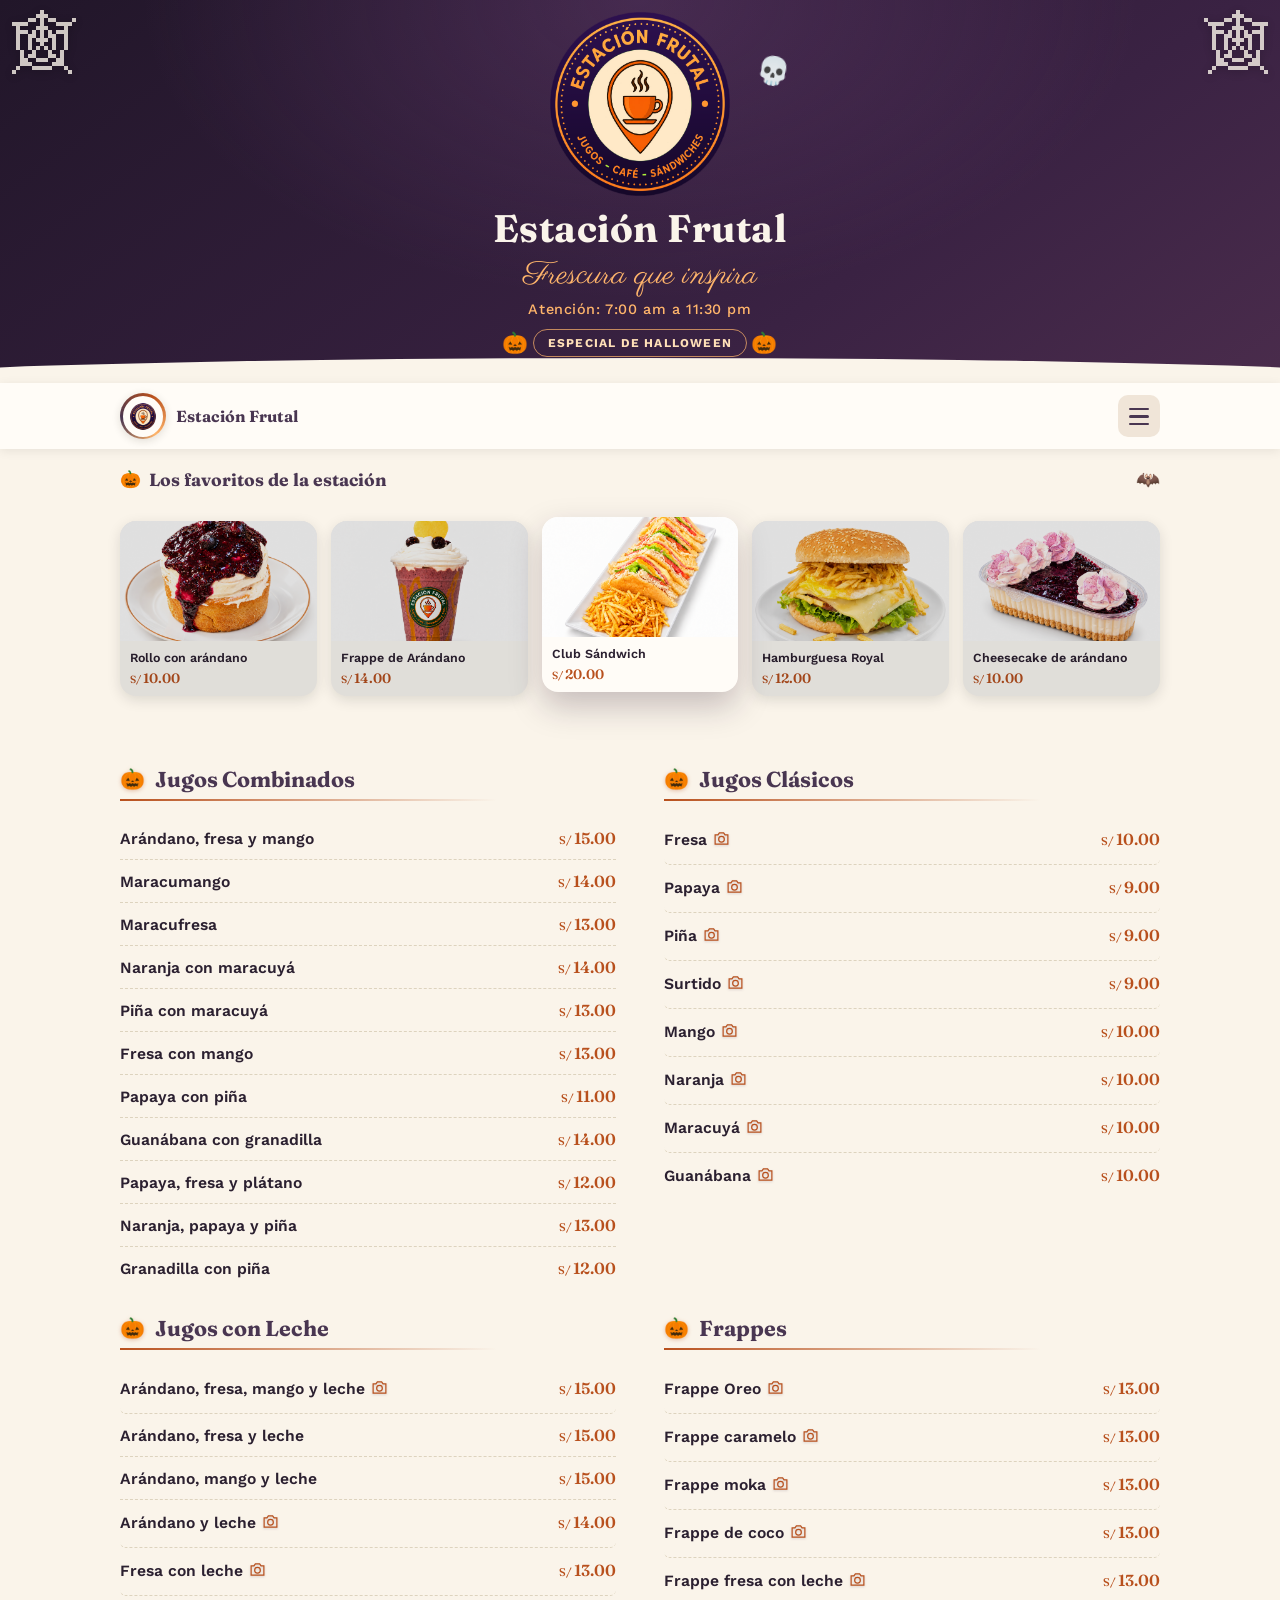
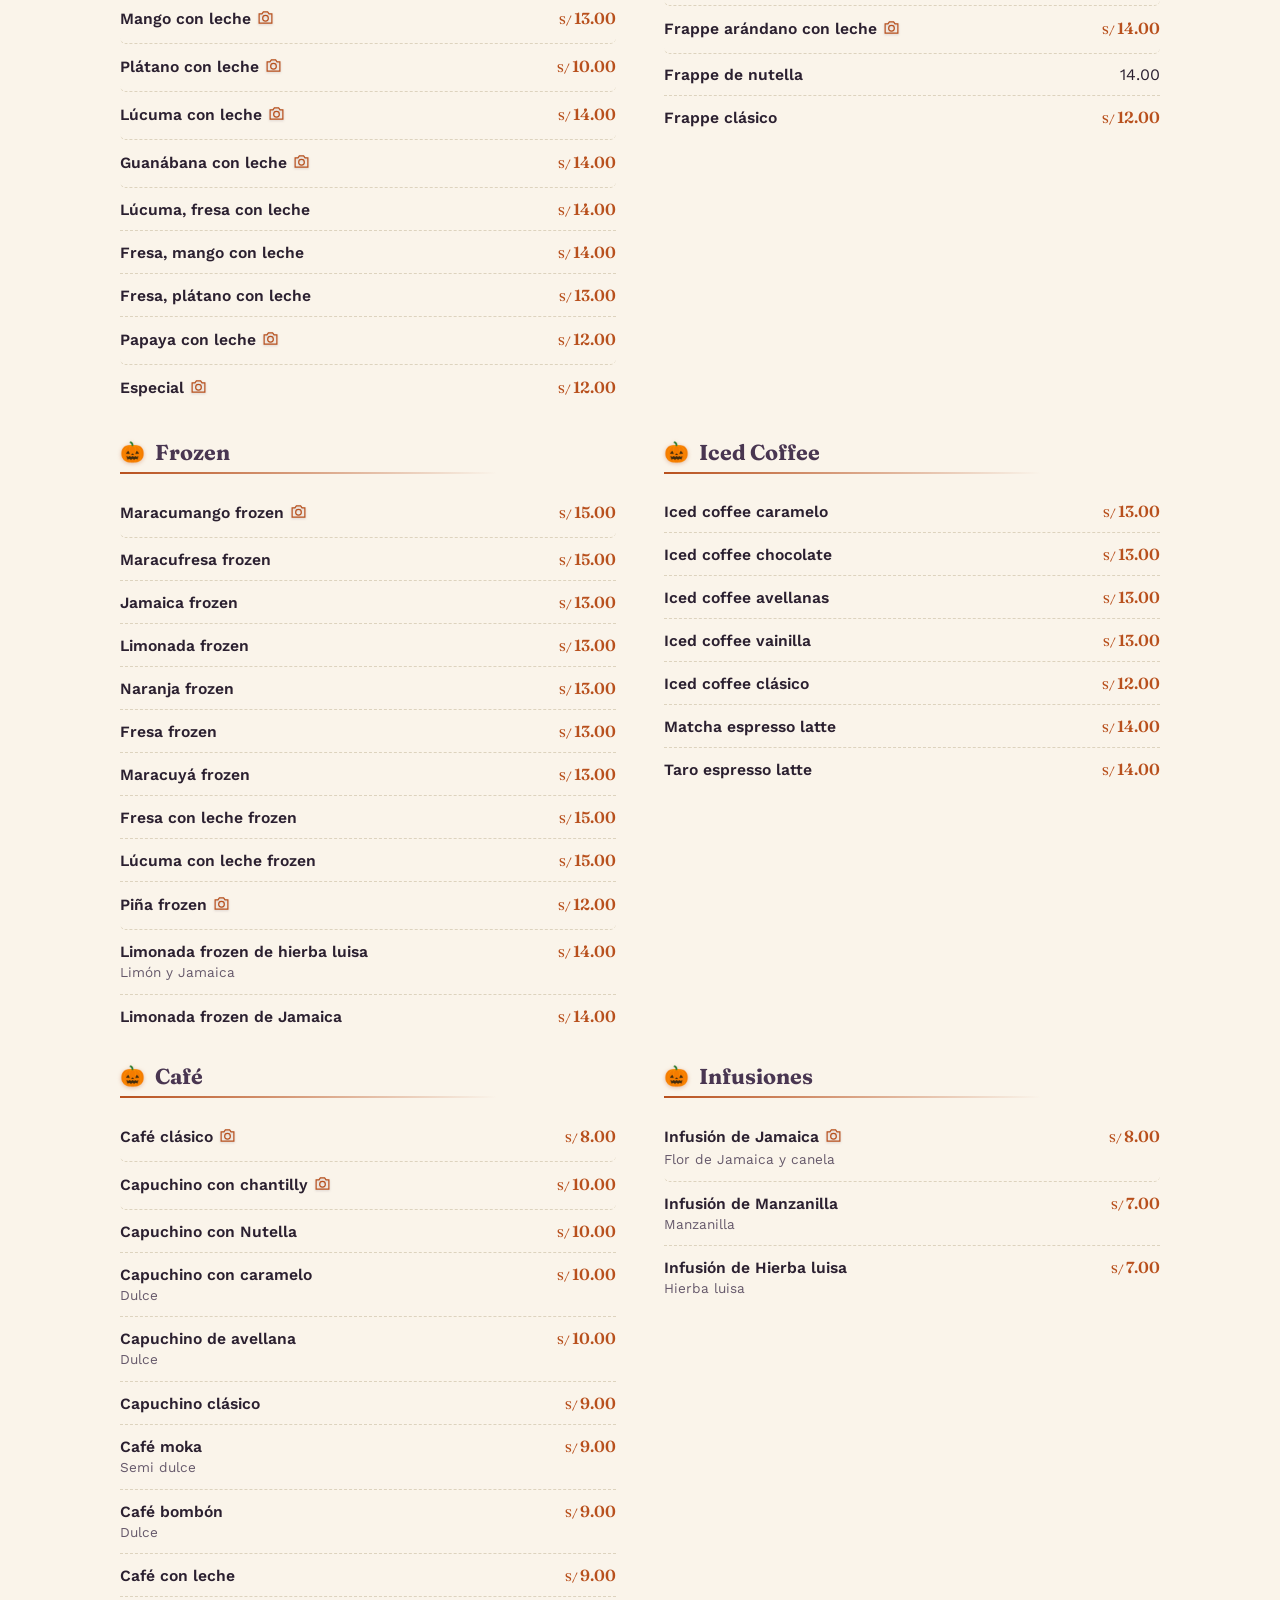
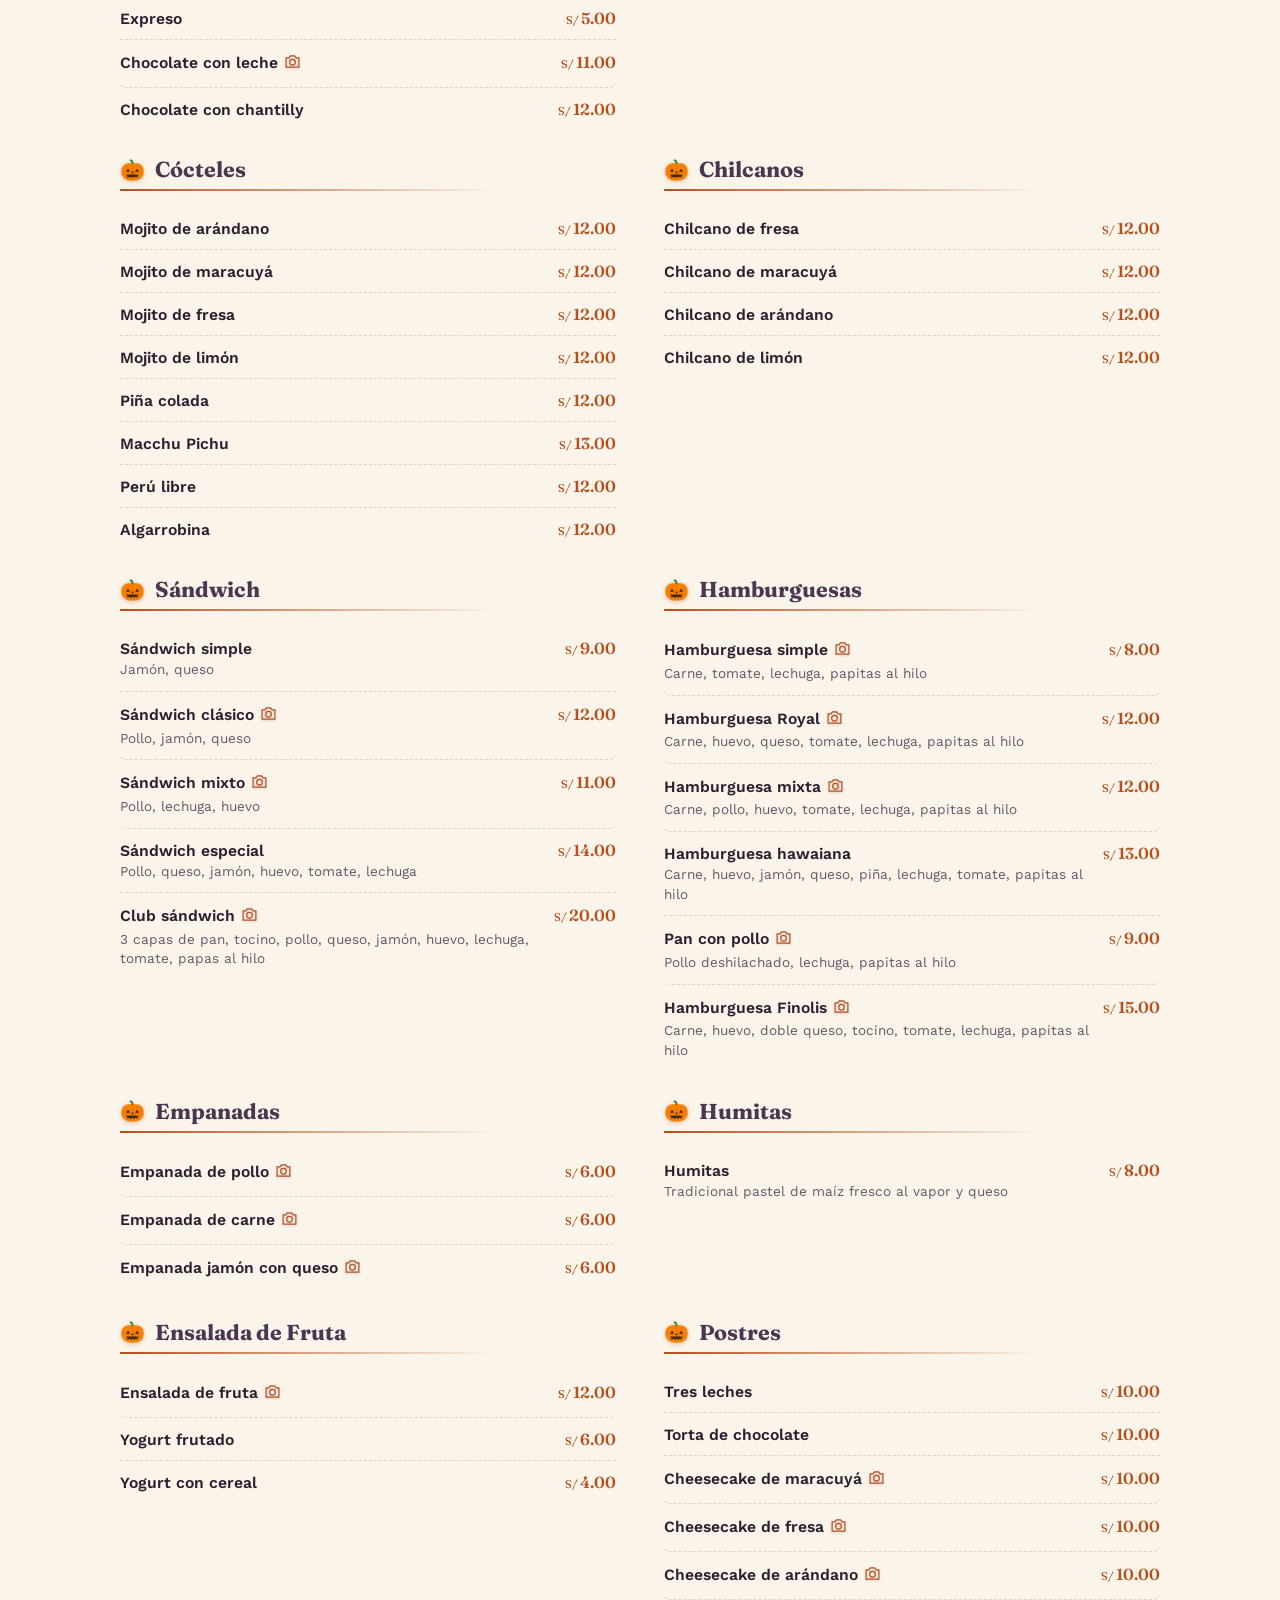
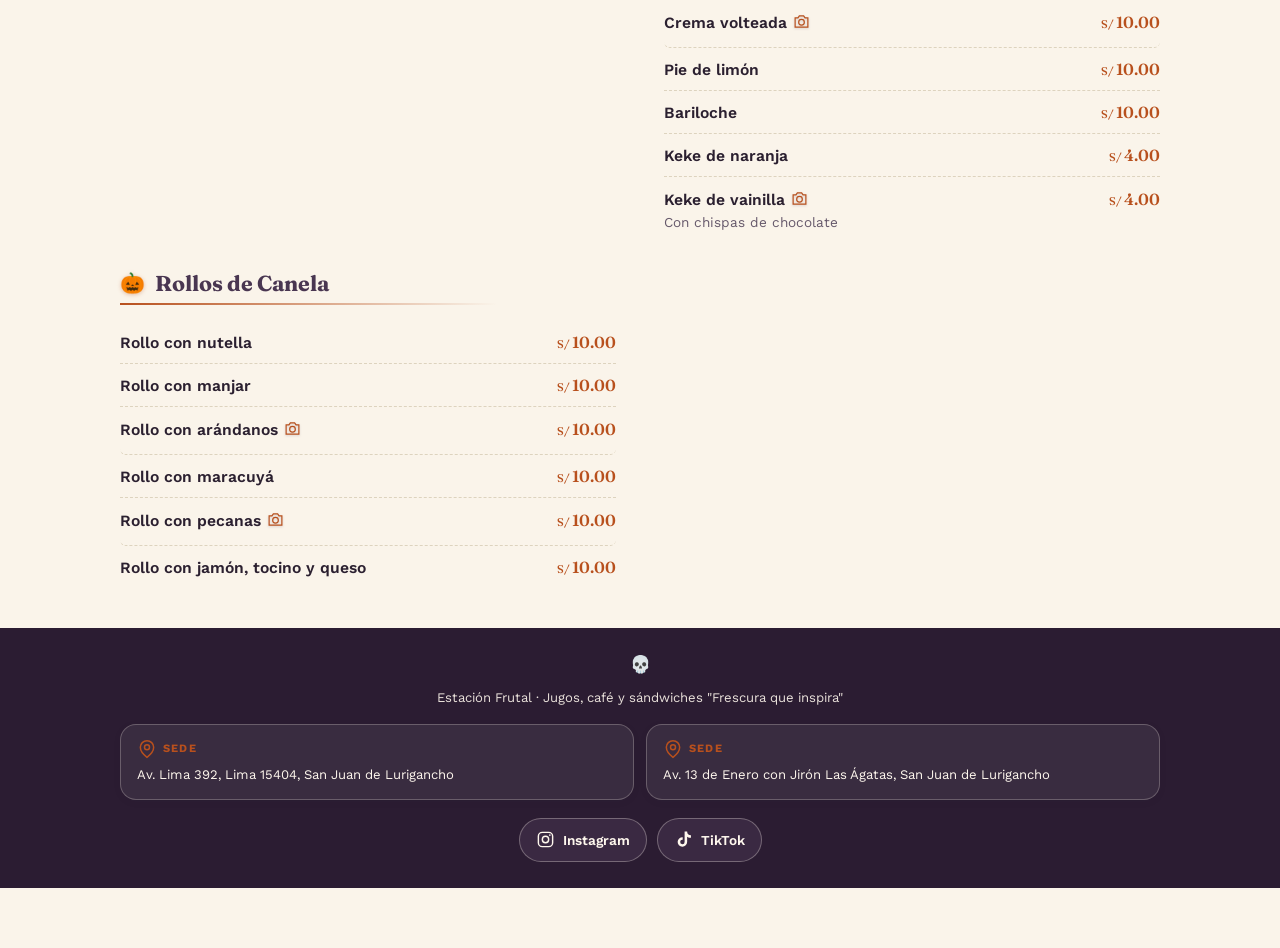
==== commit ff08f2c5: "Destacados" ====
--- a/index-halloween.html
+++ b/index-halloween.html
@@ -6,7 +6,7 @@
 <title>Estación Frutal — Especial Halloween</title>
 <link rel="preconnect" href="https://fonts.googleapis.com">
 <link rel="preconnect" href="https://fonts.gstatic.com" crossorigin>
-<link href="https://fonts.googleapis.com/css2?family=Fraunces:ital,opsz,wght@0,9..144,400;0,9..144,600;0,9..144,700;1,9..144,500&family=Work+Sans:wght@400;500;600;700&display=swap" rel="stylesheet">
+<link href="https://fonts.googleapis.com/css2?family=Parisienne&family=Fraunces:ital,opsz,wght@0,9..144,400;0,9..144,600;0,9..144,700;1,9..144,500&family=Work+Sans:wght@400;500;600;700&display=swap" rel="stylesheet">
 <link rel="stylesheet" href="menu.css">
  <link rel="stylesheet" href="menu-halloween.css">
 </head>
@@ -23,13 +23,14 @@
   <span class="halloween-skull" aria-hidden="true"></span>
   <img src="logo_halloween.png" alt="Estación Frutal — Jugos, café y sándwiches" style="width:min(180px,72vw);height:auto;object-fit:contain;border-radius:0;border:0;box-shadow:none;">
   <h1>Estación Frutal</h1>
-  <p class="tag">Jugos · Café · Sándwiches</p>
+  <p class="tag">Frescura que inspira</p>
+  <p class="hours">Atención: 7:00 am a 11:30 pm</p>
   <p class="seasonal-label">Especial de Halloween</p>
 </div>
 
 <div class="topbar">
   <div class="brand">
-        <button class="highlights-launcher" id="openHighlights" type="button" aria-label="Abrir historias destacadas de Estación Frutal" aria-haspopup="dialog" aria-controls="highlightsDialog" aria-expanded="false" title="Historias destacadas"><img class="brand-logo-halloween" src="logo_halloween.png" alt=""></button>
+        <button class="highlights-launcher" id="openHighlights" type="button" aria-label="Abrir productos destacados de Estación Frutal" aria-haspopup="dialog" aria-controls="highlightsDialog" aria-expanded="false" title="Productos destacados"><img class="brand-logo-halloween" src="logo_halloween.png" alt=""></button>
     <span>Estación Frutal</span>
   </div>
   <button class="hamburger" id="hamburgerBtn" aria-label="Abrir menú de categorías" aria-expanded="false" aria-controls="menuDrawer">
@@ -766,7 +767,7 @@
         <p class="highlights-kicker">PRODUCTOS DESTACADOS</p>
         <h2 id="highlightsTitle">Estación Frutal</h2>
       </div>
-      <button class="highlights-close" id="closeHighlights" type="button" aria-label="Cerrar historias destacadas" autofocus>&times;</button>
+      <button class="highlights-close" id="closeHighlights" type="button" aria-label="Cerrar productos destacados" autofocus>&times;</button>
     </header>
     <div class="highlights-albums" id="highlightsAlbums" role="group" aria-label="Álbumes destacados"></div>
     <section class="highlight-story" aria-label="Fotos destacadas">
--- a/menu.css
+++ b/menu.css
@@ -47,12 +47,23 @@
     letter-spacing:0.5px;
   }
   .hero p.tag{
-    font-size:0.85rem;
-    letter-spacing:3px;
-    text-transform:uppercase;
+    font-family:'Parisienne','Segoe Script','Lucida Handwriting',cursive;
+    font-size:clamp(1.55rem,3.4vw,2rem);
+    letter-spacing:0.15px;
+    text-transform:none;
     color:var(--orange-light);
     margin-top:6px;
-    font-weight:600;
+    font-weight:400;
+    line-height:1.1;
+  }
+  .hero p.hours{
+    margin-top:6px;
+    color:var(--orange-light);
+    font-family:'Work Sans',sans-serif;
+    font-size:clamp(0.75rem,1.8vw,0.9rem);
+    font-weight:500;
+    letter-spacing:0.04em;
+    line-height:1.4;
   }
 
   /* Barra superior fija con botón hamburguesa */
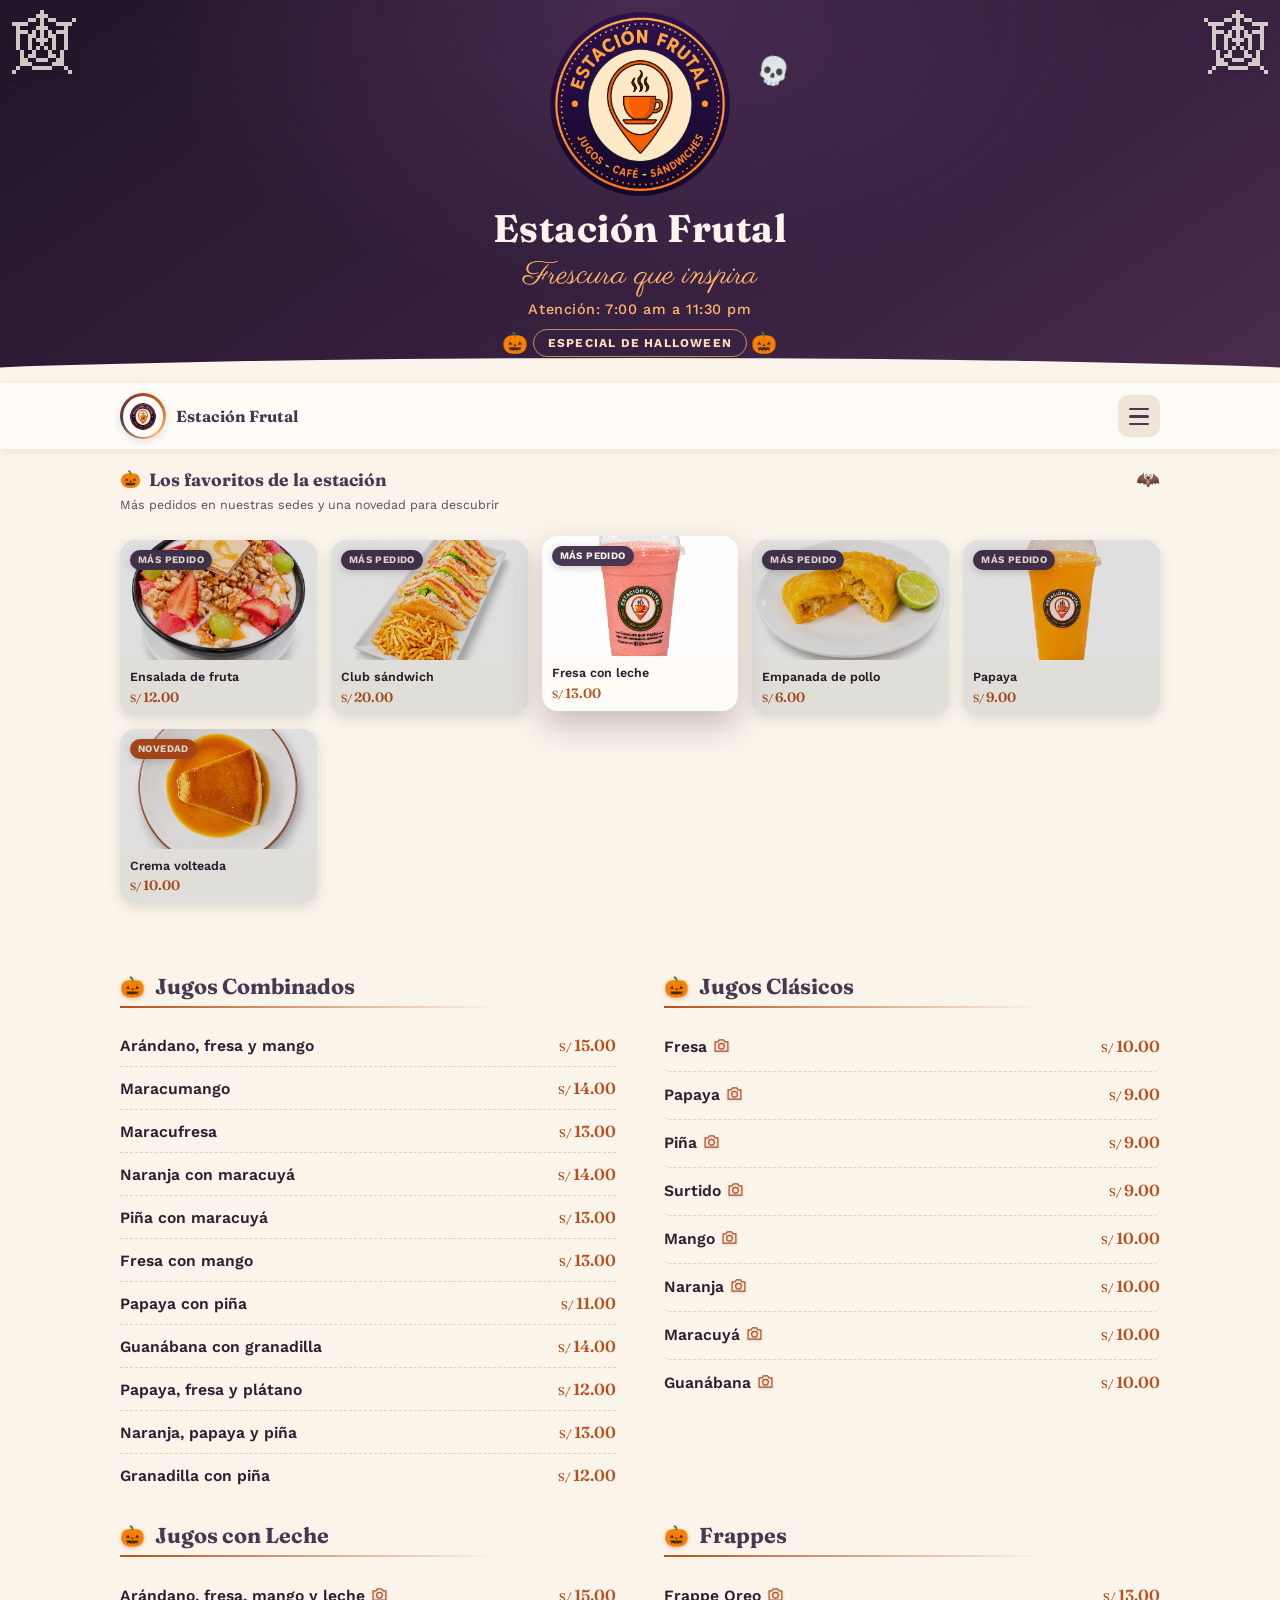
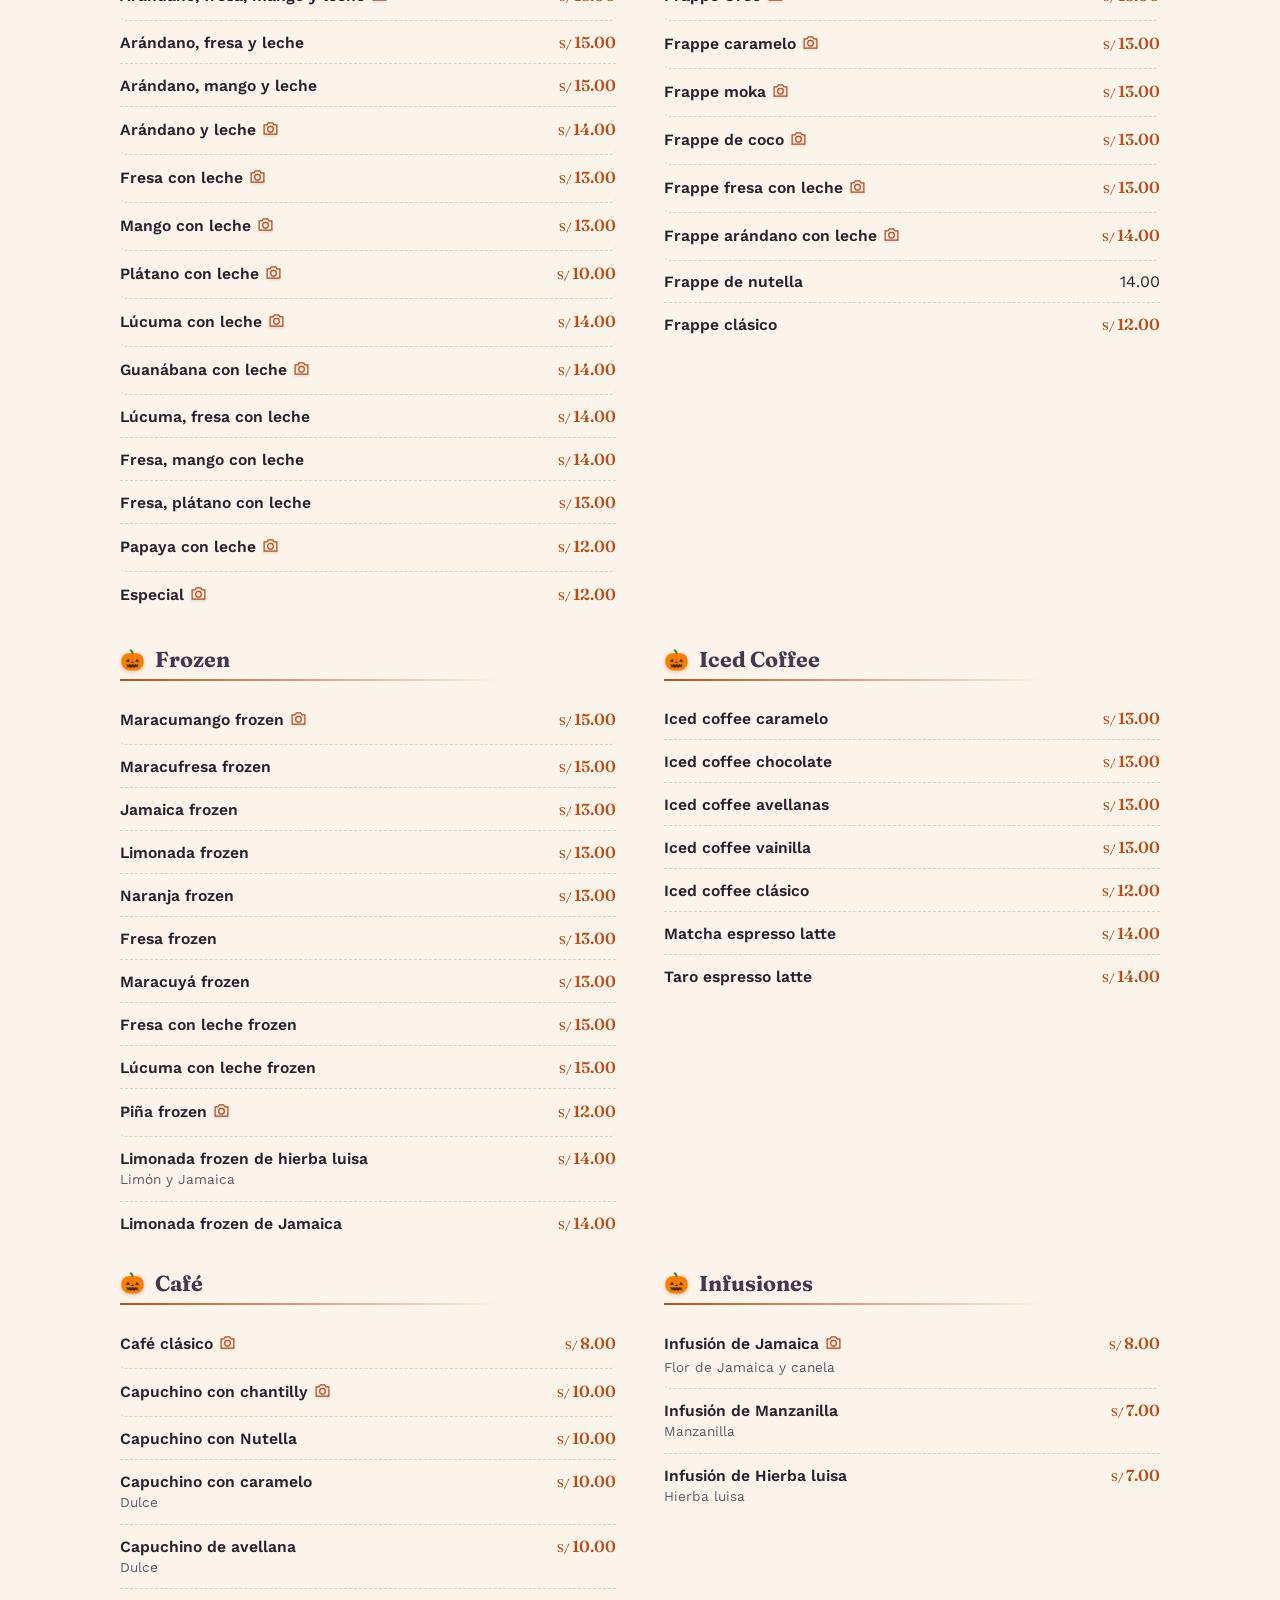
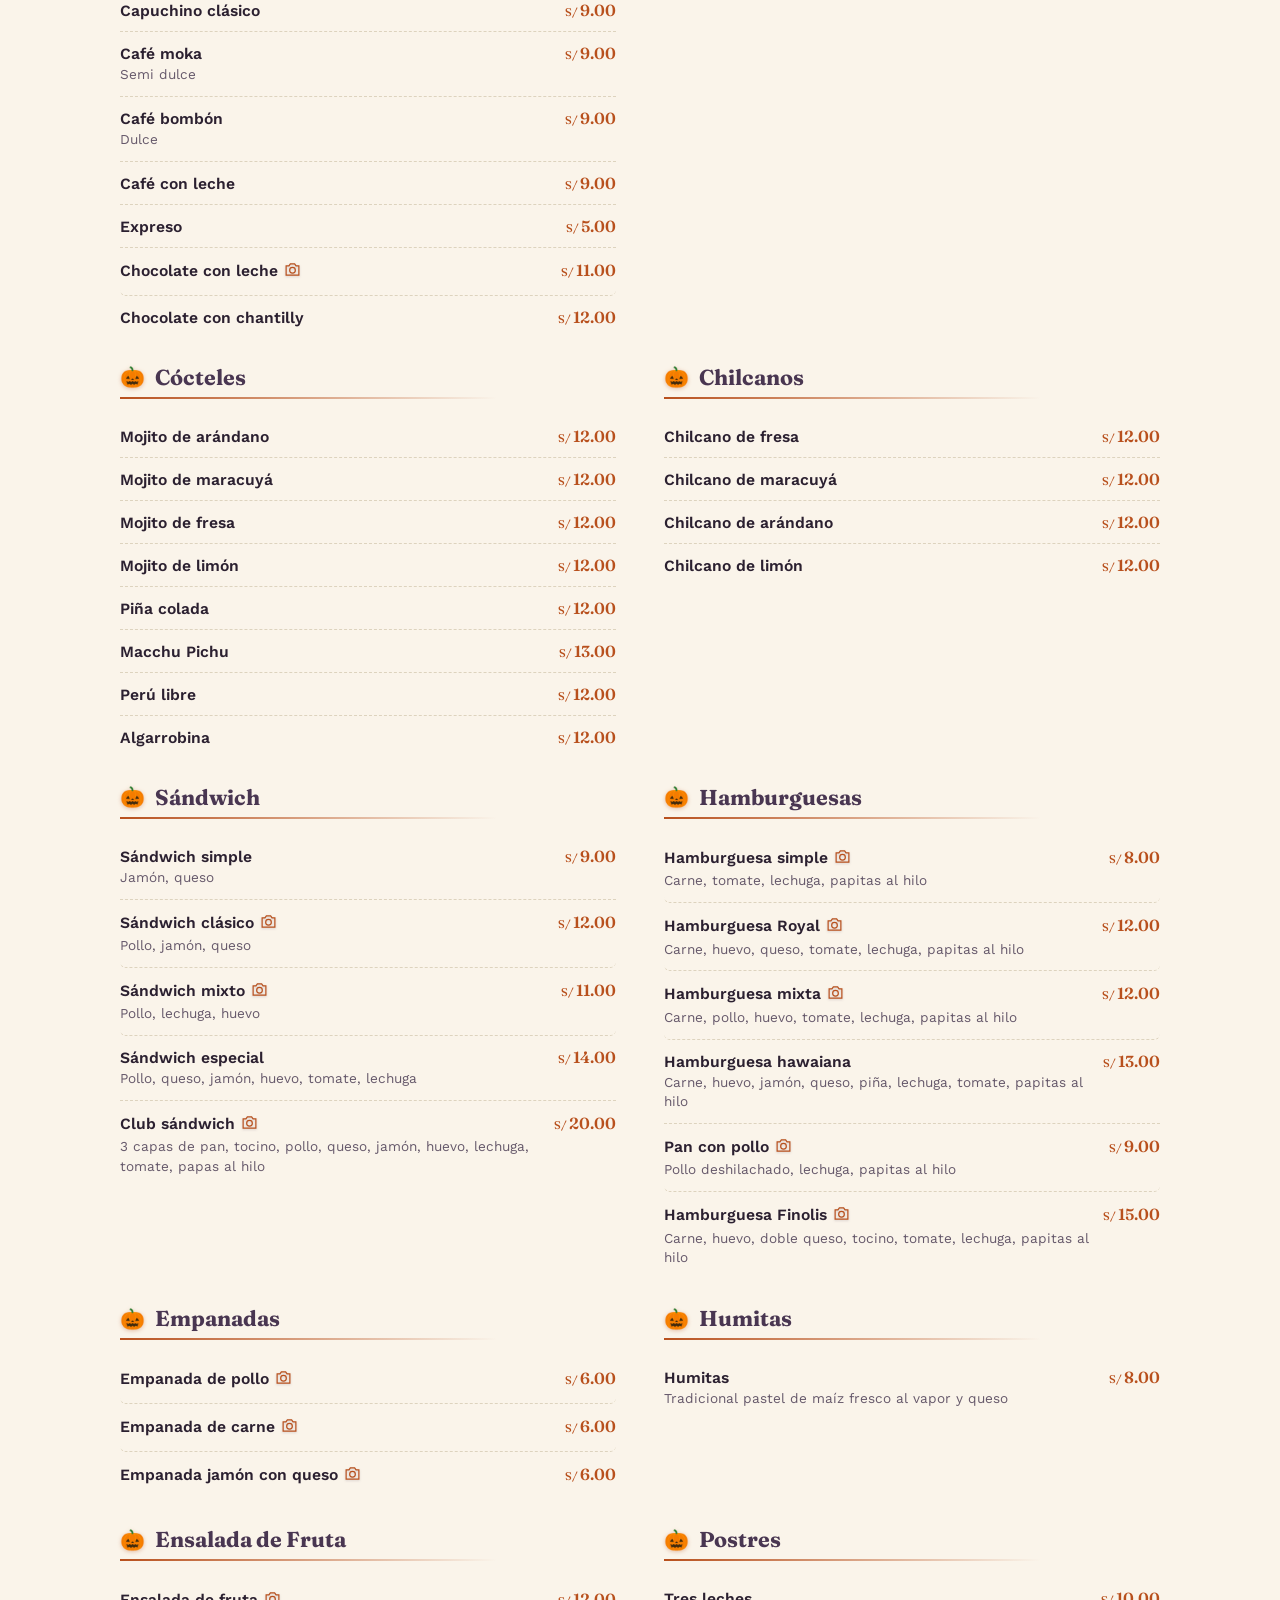
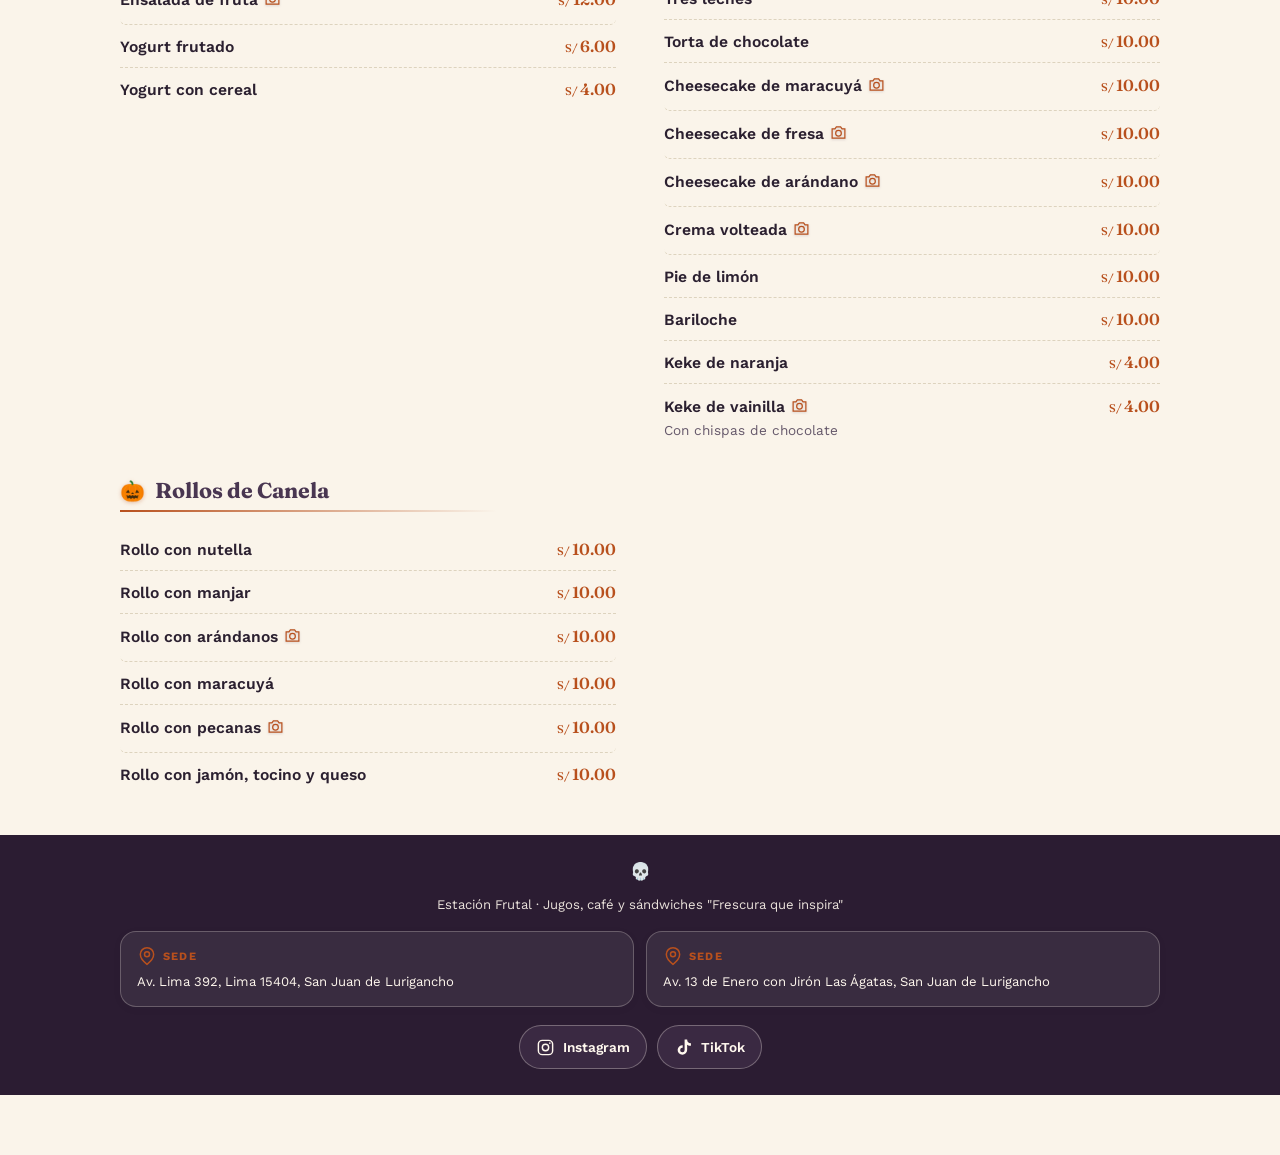
==== commit 09338b0a: "Destacados" ====
--- a/index-halloween.html
+++ b/index-halloween.html
@@ -70,58 +70,59 @@
   </nav>
 </aside>
 <!-- Carrusel -->
-<section class="carousel-section" aria-label="Recomendados">
+<section class="carousel-section" aria-label="Más pedidos y una novedad">
   <h2>Los favoritos de la estación</h2>
+  <p class="carousel-caption">Más pedidos en nuestras sedes y una novedad para descubrir</p>
   <div class="carousel">
     <div class="carousel-track" id="recoTrack">
-      <!-- Rollos -->
-      <a class="carousel-card" href="#rollos">
-        <img src="./img/rollos/rollito_arandano.png" alt="Rollo con arándano">
+      <a class="carousel-card" href="#ensaladas">
+        <span class="carousel-card-badge" aria-hidden="true">Más pedido</span>
+        <img src="./img/ensaladas/ensalada_fruta.png" alt="Ensalada de fruta">
         <div class="carousel-card-info">
-          <div class="carousel-card-name">Rollo con arándano</div>
+          <div class="carousel-card-name">Ensalada de fruta</div>
+          <div class="carousel-card-price">12.00</div>
+        </div>
+      </a>
+      <a class="carousel-card" href="#sandwich">
+        <span class="carousel-card-badge" aria-hidden="true">Más pedido</span>
+        <img src="./img/sandwich/club_sandwich.png" alt="Club sándwich">
+        <div class="carousel-card-info">
+          <div class="carousel-card-name">Club sándwich</div>
+          <div class="carousel-card-price">20.00</div>
+        </div>
+      </a>
+      <a class="carousel-card" href="#jugos-leche">
+        <span class="carousel-card-badge" aria-hidden="true">Más pedido</span>
+        <img src="./img/jugos_con_leche/fresa_leche.png" alt="Fresa con leche">
+        <div class="carousel-card-info">
+          <div class="carousel-card-name">Fresa con leche</div>
+          <div class="carousel-card-price">13.00</div>
+        </div>
+      </a>
+      <a class="carousel-card" href="#empanadas">
+        <span class="carousel-card-badge" aria-hidden="true">Más pedido</span>
+        <img src="./img/empanadas/empanada_pollo.png" alt="Empanada de pollo">
+        <div class="carousel-card-info">
+          <div class="carousel-card-name">Empanada de pollo</div>
+          <div class="carousel-card-price">6.00</div>
+        </div>
+      </a>
+      <a class="carousel-card" href="#jugos-clasicos">
+        <span class="carousel-card-badge" aria-hidden="true">Más pedido</span>
+        <img src="./img/jugos_clasicos/papaya.png" alt="Papaya">
+        <div class="carousel-card-info">
+          <div class="carousel-card-name">Papaya</div>
+          <div class="carousel-card-price">9.00</div>
+        </div>
+      </a>
+      <a class="carousel-card" href="#postres">
+        <span class="carousel-card-badge is-new" aria-hidden="true">Novedad</span>
+        <img src="./img/postres/crema_volteada.png" alt="Crema volteada">
+        <div class="carousel-card-info">
+          <div class="carousel-card-name">Crema volteada</div>
           <div class="carousel-card-price">10.00</div>
         </div>
       </a>
-      <!-- Frappes -->
-      <a class="carousel-card" href="#frappes">
-        <img src="./img/frappes/frappe_arandano_leche.png" alt="Frappe de arándano con leche">
-        <div class="carousel-card-info">
-          <div class="carousel-card-name">Frappe de Arándano</div>
-          <div class="carousel-card-price">14.00</div>
-        </div>
-      </a>
-      <!-- Sandwich -->
-      <a class="carousel-card" href="#sandwich">
-        <img src="./img/sandwich/club_sandwich.png" alt="Club Sándwich">
-        <div class="carousel-card-info">
-          <div class="carousel-card-name">Club Sándwich</div>
-          <div class="carousel-card-price">20.00</div>
-        </div>
-      </a>
-      <!-- Hamburguesas -->
-      <a class="carousel-card" href="#hamburguesas">
-        <img src="./img/hamburguesas/hamburguesa_royal.png" alt="Hamburguesa Royal">
-        <div class="carousel-card-info">
-          <div class="carousel-card-name">Hamburguesa Royal</div>
-          <div class="carousel-card-price">12.00</div>
-        </div>
-      </a>
-      <!-- Postres -->
-      <a class="carousel-card" href="#postres">
-        <img src="./img/postres/cheesecake_arandano.png" alt="Cheesecake de arandano">
-        <div class="carousel-card-info">
-          <div class="carousel-card-name">Cheesecake de arándano</div>
-          <div class="carousel-card-price">10.00</div>
-        </div>
-      </a>
-      <!-- Cocteles -->
-      <!-- <a class="carousel-card" href="#cocteles">
-        <img src="https://images.unsplash.com/photo-1551538827-9c037cb4f32a?w=400&h=300&fit=crop" alt="Mojito de limon">
-        <div class="carousel-card-info">
-          <div class="carousel-card-name">Mojito de limon</div>
-          <div class="carousel-card-price">12.00</div>
-        </div>
-      </a> -->
     </div>
     <div class="carousel-dots" id="recoDots"></div>
   </div>
--- a/menu.css
+++ b/menu.css
@@ -398,6 +398,31 @@
   display:block;
   background:var(--cream-2);
 }
+.carousel-caption{
+  margin:-4px 0 6px;
+  color:var(--ink);
+  font-size:.78rem;
+  line-height:1.35;
+  opacity:.78;
+}
+.carousel-card-badge{
+  position:absolute;
+  top:10px;
+  left:10px;
+  z-index:2;
+  padding:5px 8px;
+  border-radius:999px;
+  background:var(--green-deep);
+  color:var(--cream);
+  font-family:'Work Sans',sans-serif;
+  font-size:.62rem;
+  font-weight:700;
+  letter-spacing:.04em;
+  line-height:1;
+  text-transform:uppercase;
+  box-shadow:0 2px 8px rgba(0,0,0,.18);
+}
+.carousel-card-badge.is-new{background:var(--orange);}
 .carousel-card-info{
   padding:10px 12px 12px;
 }
@@ -659,7 +684,32 @@
   .carousel-card.active{
     transform:translateY(-4px);
   }
-  .carousel-card-info{
+  .carousel-caption{
+  margin:-4px 0 6px;
+  color:var(--ink);
+  font-size:.78rem;
+  line-height:1.35;
+  opacity:.78;
+}
+.carousel-card-badge{
+  position:absolute;
+  top:10px;
+  left:10px;
+  z-index:2;
+  padding:5px 8px;
+  border-radius:999px;
+  background:var(--green-deep);
+  color:var(--cream);
+  font-family:'Work Sans',sans-serif;
+  font-size:.62rem;
+  font-weight:700;
+  letter-spacing:.04em;
+  line-height:1;
+  text-transform:uppercase;
+  box-shadow:0 2px 8px rgba(0,0,0,.18);
+}
+.carousel-card-badge.is-new{background:var(--orange);}
+.carousel-card-info{
     padding:9px 10px 10px;
   }
   .carousel-card-name{
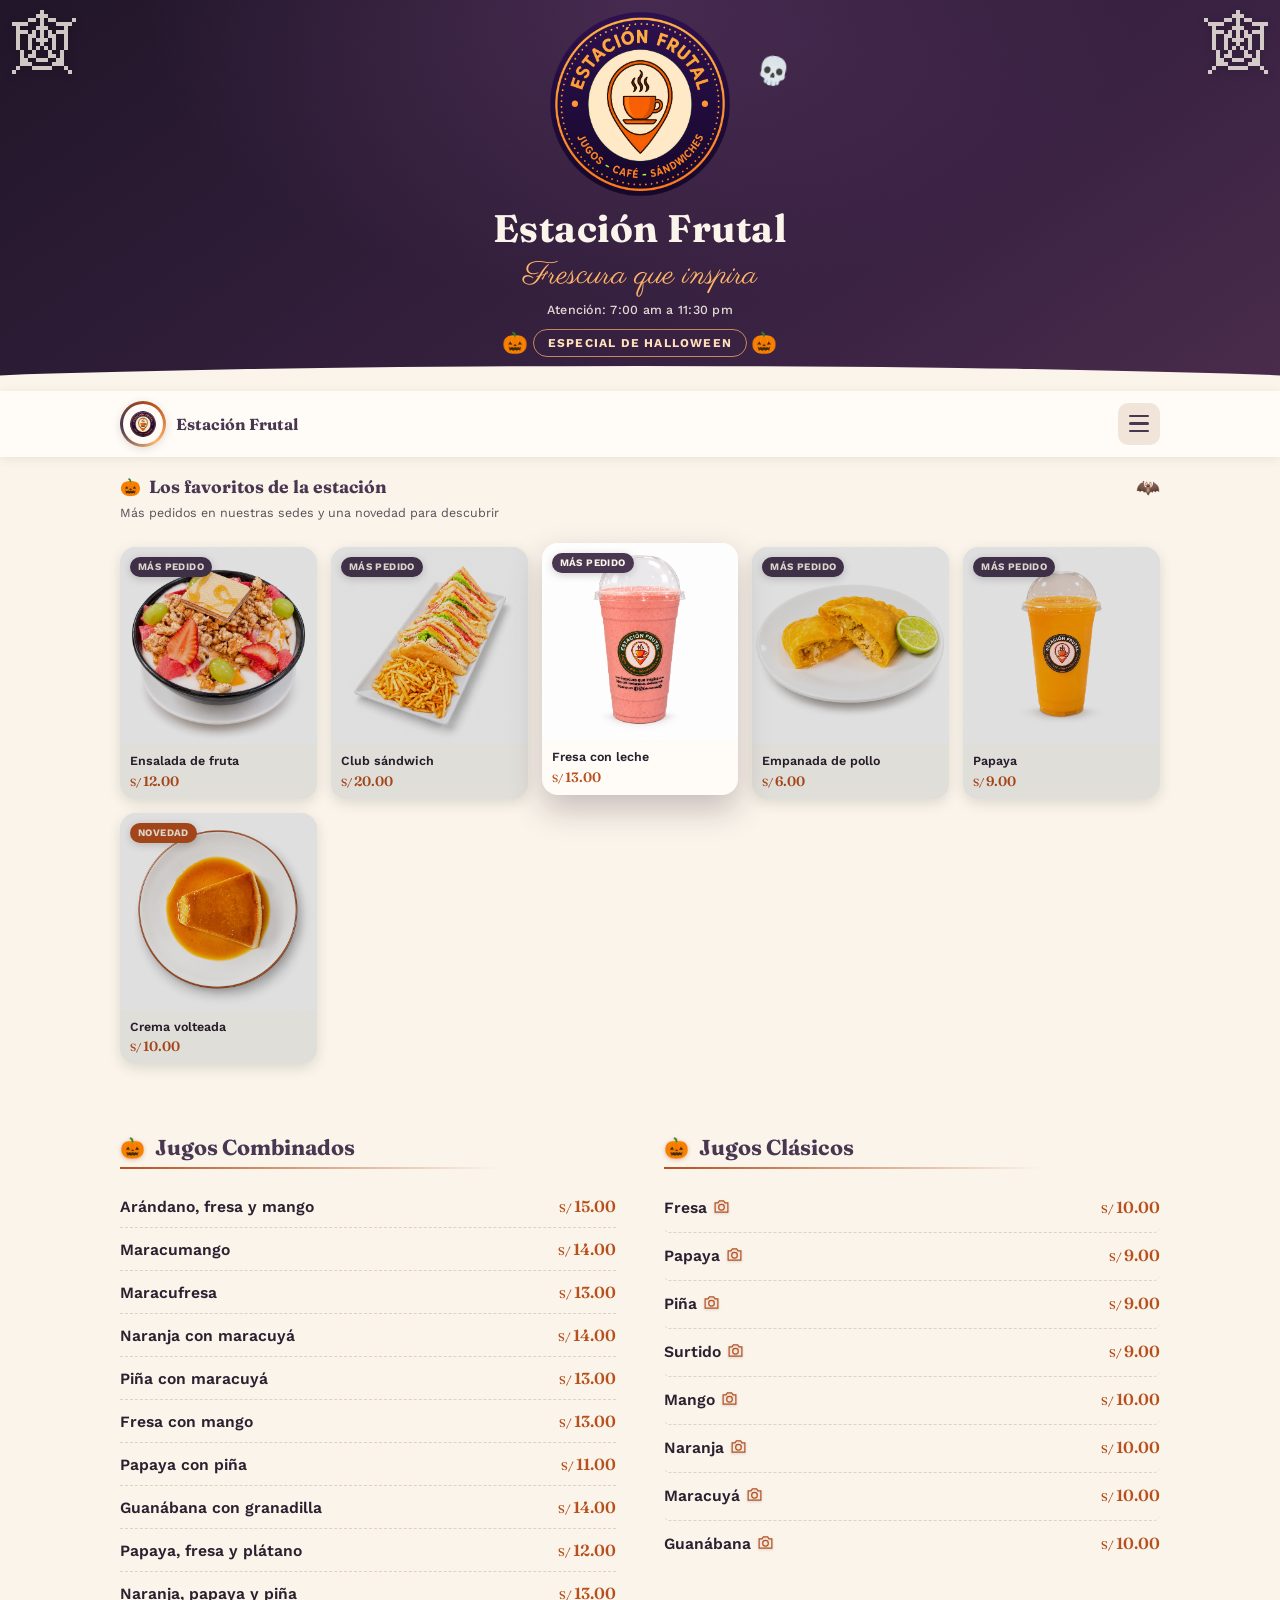
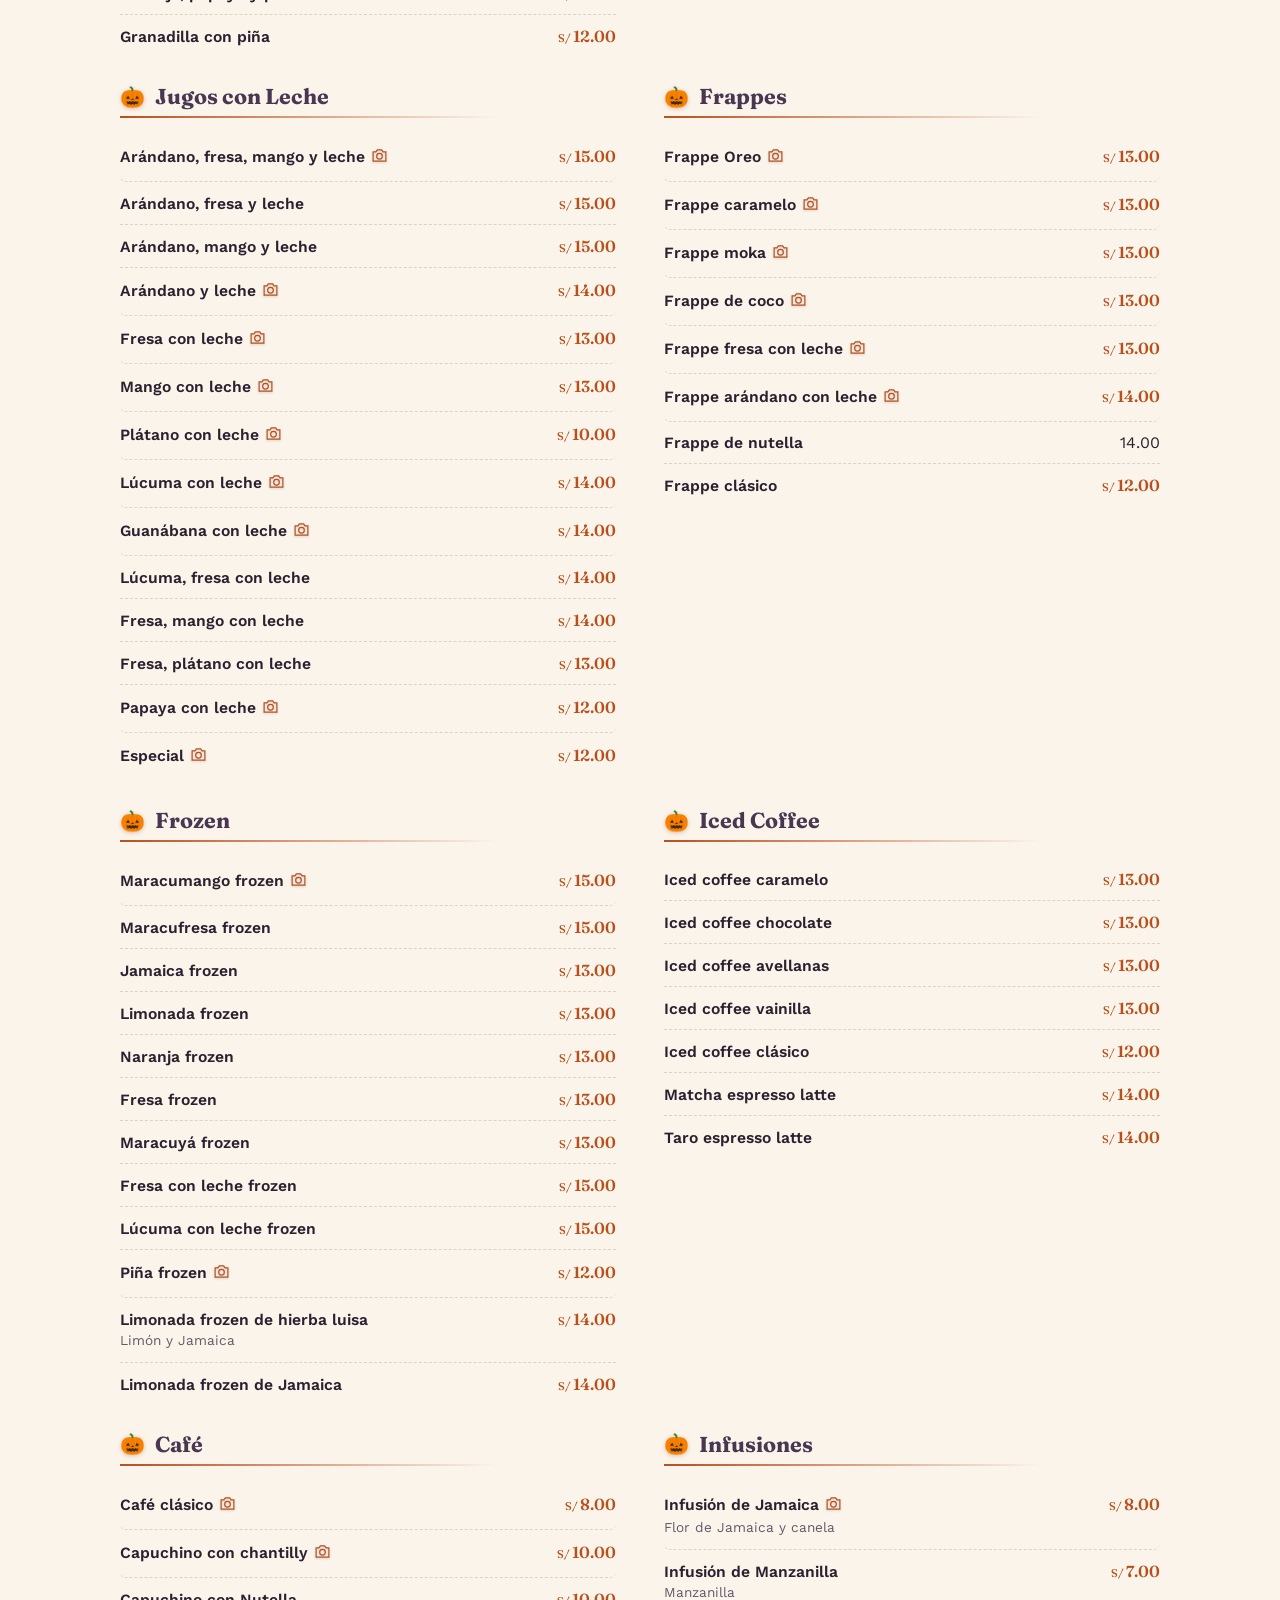
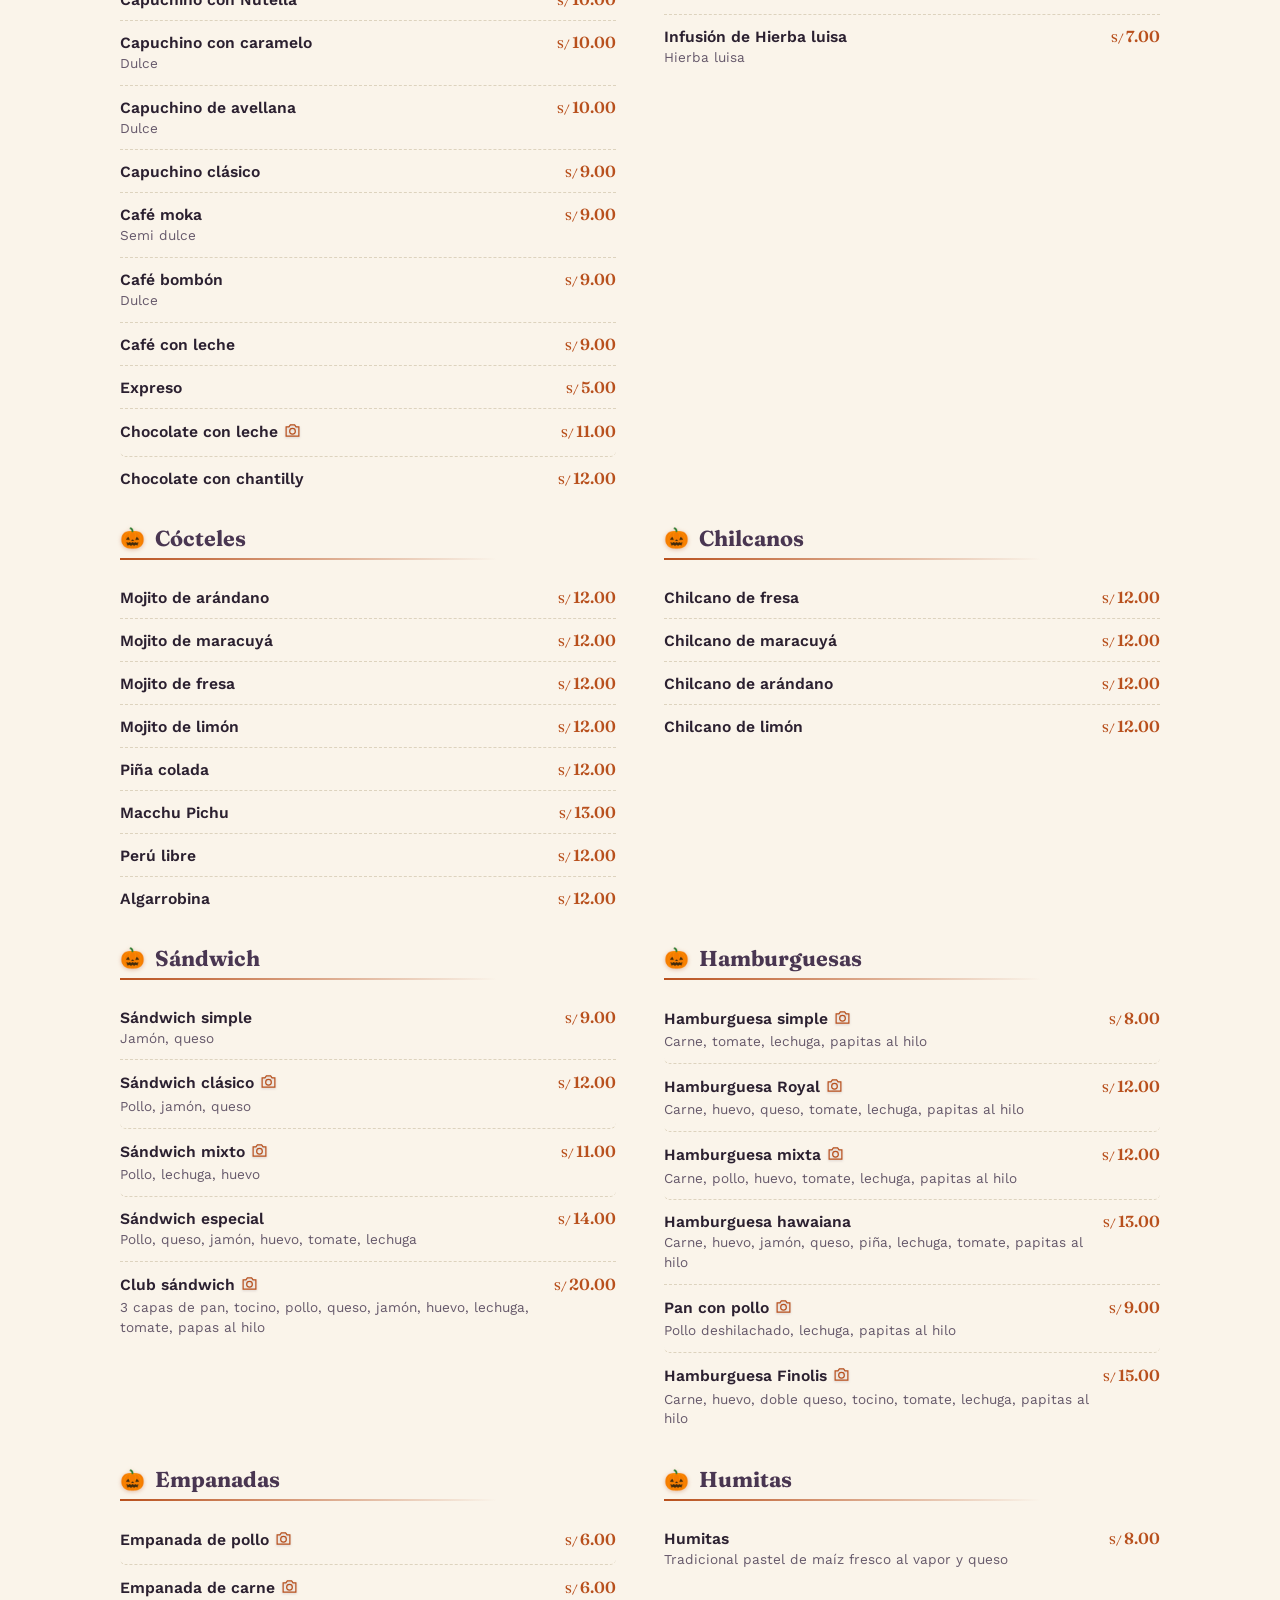
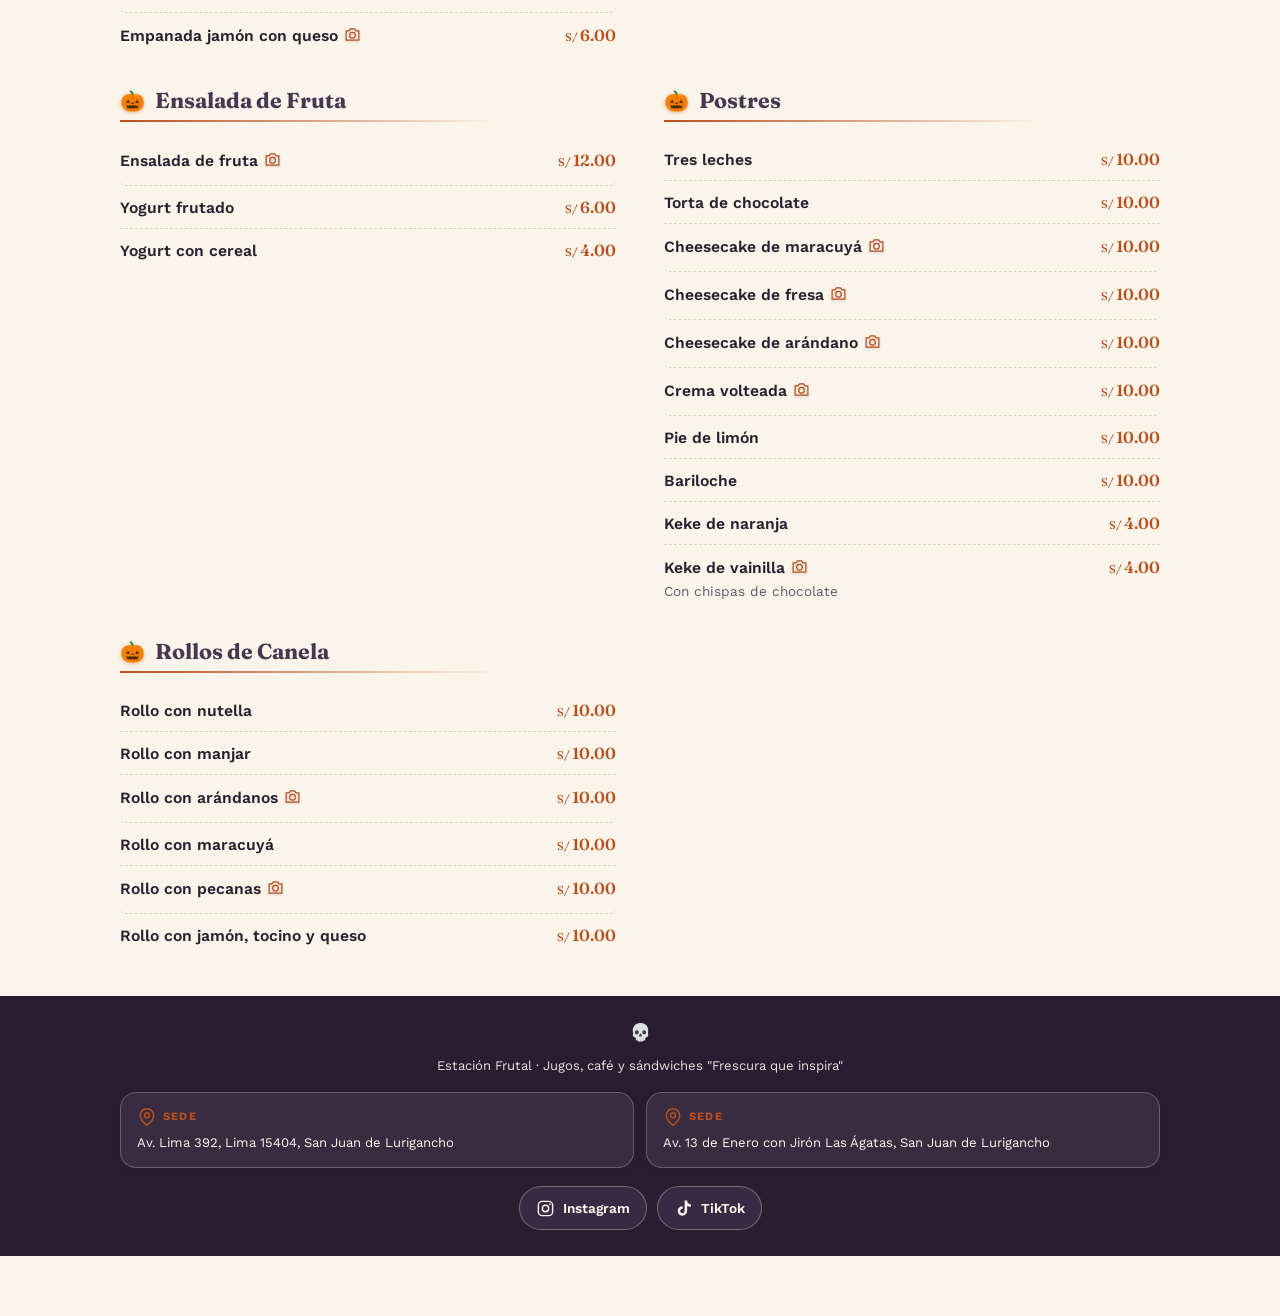
==== commit 279b29ad: "Colores Header" ====
--- a/index-halloween.html
+++ b/index-halloween.html
@@ -72,7 +72,7 @@
 <!-- Carrusel -->
 <section class="carousel-section" aria-label="Más pedidos y una novedad">
   <h2>Los favoritos de la estación</h2>
-  <p class="carousel-caption">Más pedidos en nuestras sedes y una novedad para descubrir</p>
+    <p class="carousel-caption">Más pedidos en nuestras sedes y una novedad para descubrir</p>
   <div class="carousel">
     <div class="carousel-track" id="recoTrack">
       <a class="carousel-card" href="#ensaladas">
--- a/menu.css
+++ b/menu.css
@@ -20,7 +20,7 @@
     background:radial-gradient(circle at 50% -10%, var(--green) 0%, var(--green-deep) 70%);
     color:var(--cream);
     text-align:center;
-    padding:12px 16px 22px;
+    padding:12px 16px 30px;
     position:relative;
     overflow:hidden;
   }
@@ -57,12 +57,12 @@
     line-height:1.1;
   }
   .hero p.hours{
-    margin-top:6px;
-    color:var(--orange-light);
+    margin-top:8px;
+    color:rgba(251,245,233,.88);
     font-family:'Work Sans',sans-serif;
-    font-size:clamp(0.75rem,1.8vw,0.9rem);
+    font-size:.78rem;
     font-weight:500;
-    letter-spacing:0.04em;
+    letter-spacing:.02em;
     line-height:1.4;
   }
 
@@ -393,17 +393,12 @@
 }
 .carousel-card img{
   width:100%;
-  height:120px;
+  aspect-ratio:1/1;
+  height:auto;
+  padding:0;
   object-fit:cover;
   display:block;
-  background:var(--cream-2);
-}
-.carousel-caption{
-  margin:-4px 0 6px;
-  color:var(--ink);
-  font-size:.78rem;
-  line-height:1.35;
-  opacity:.78;
+  background:transparent;
 }
 .carousel-card-badge{
   position:absolute;
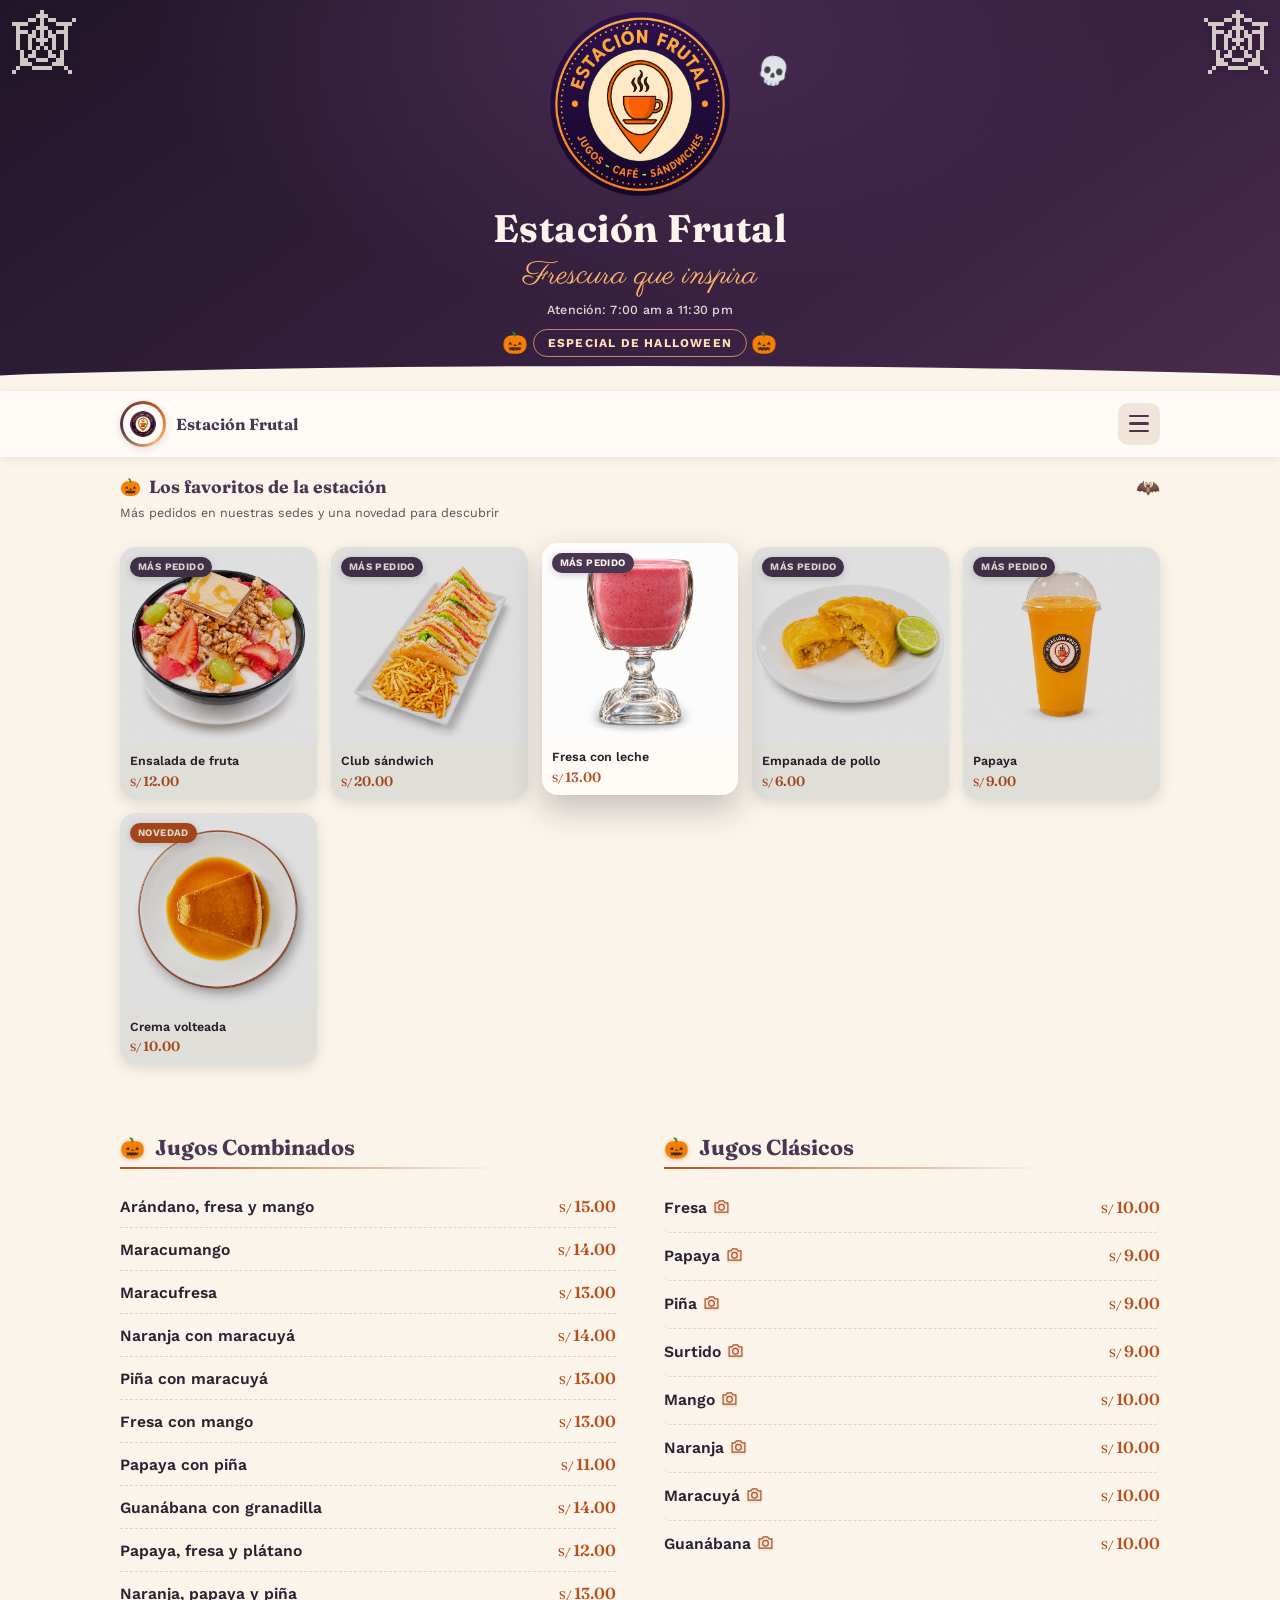
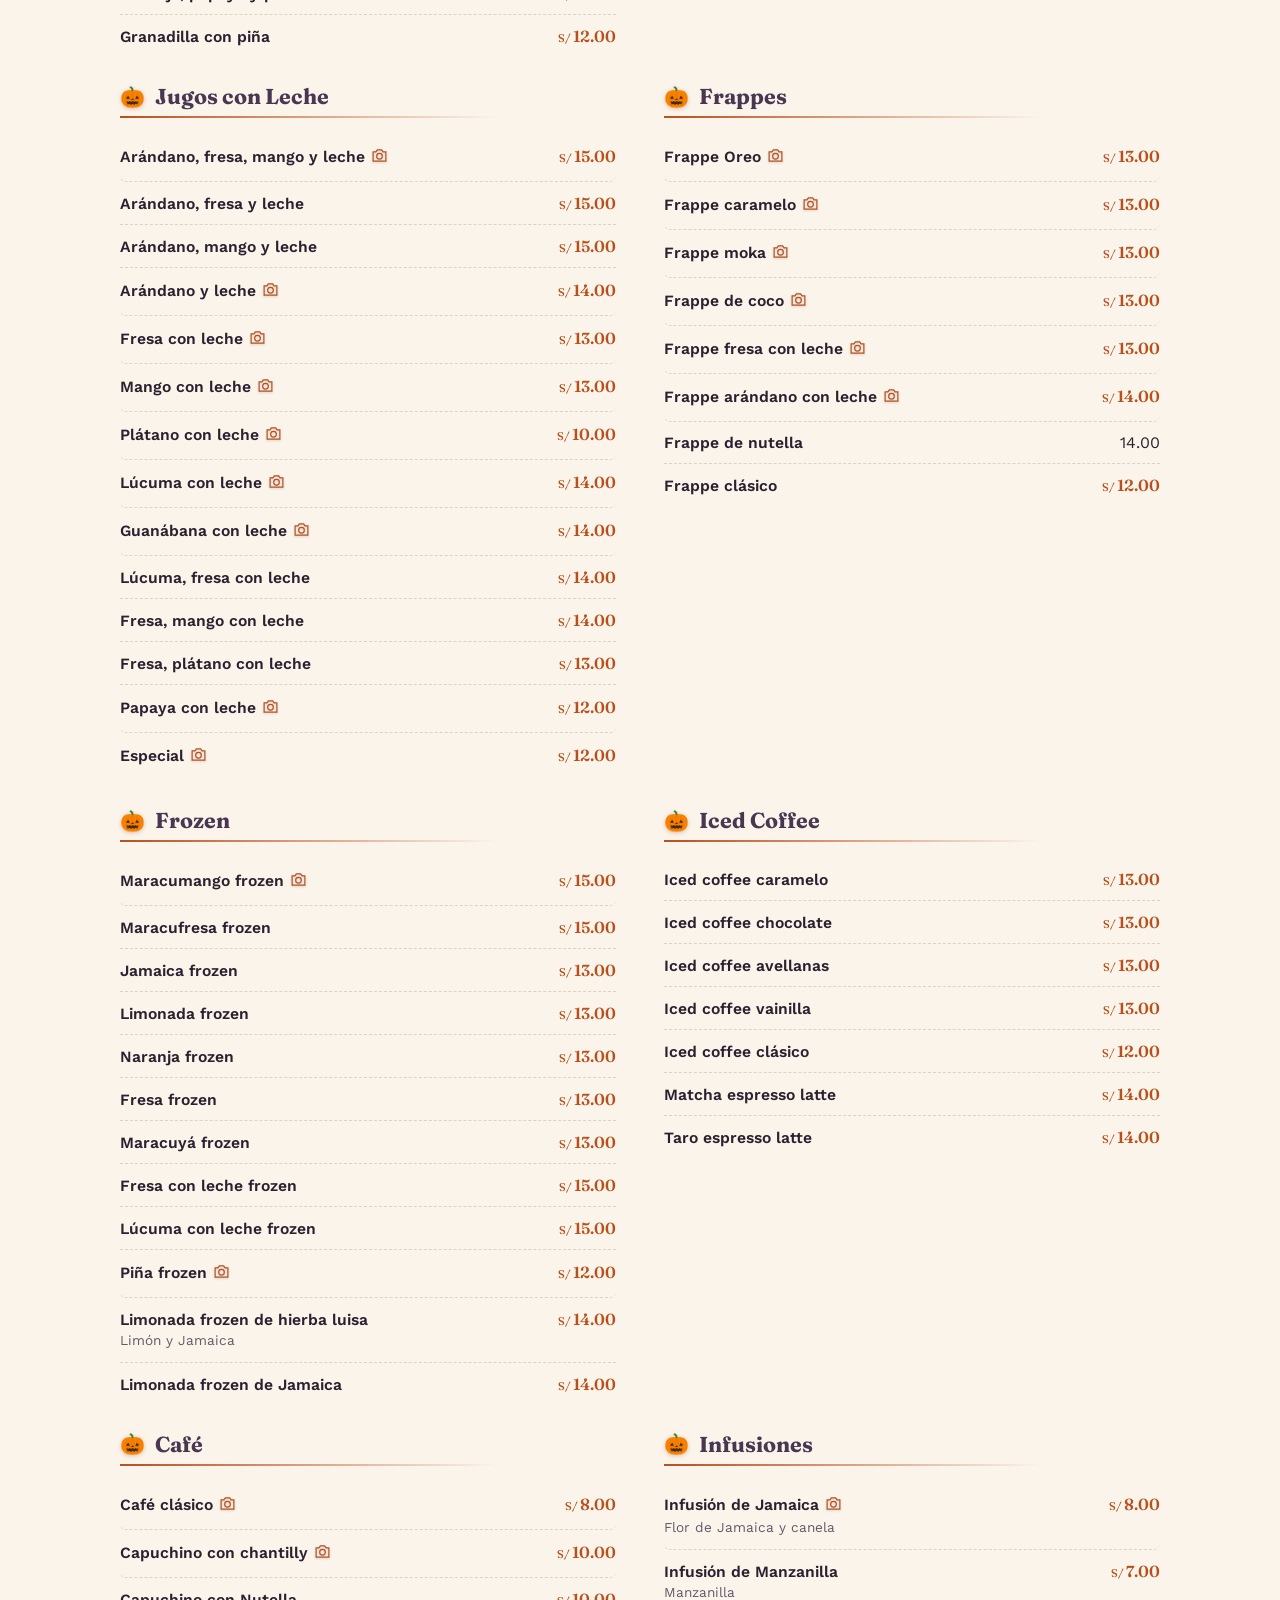
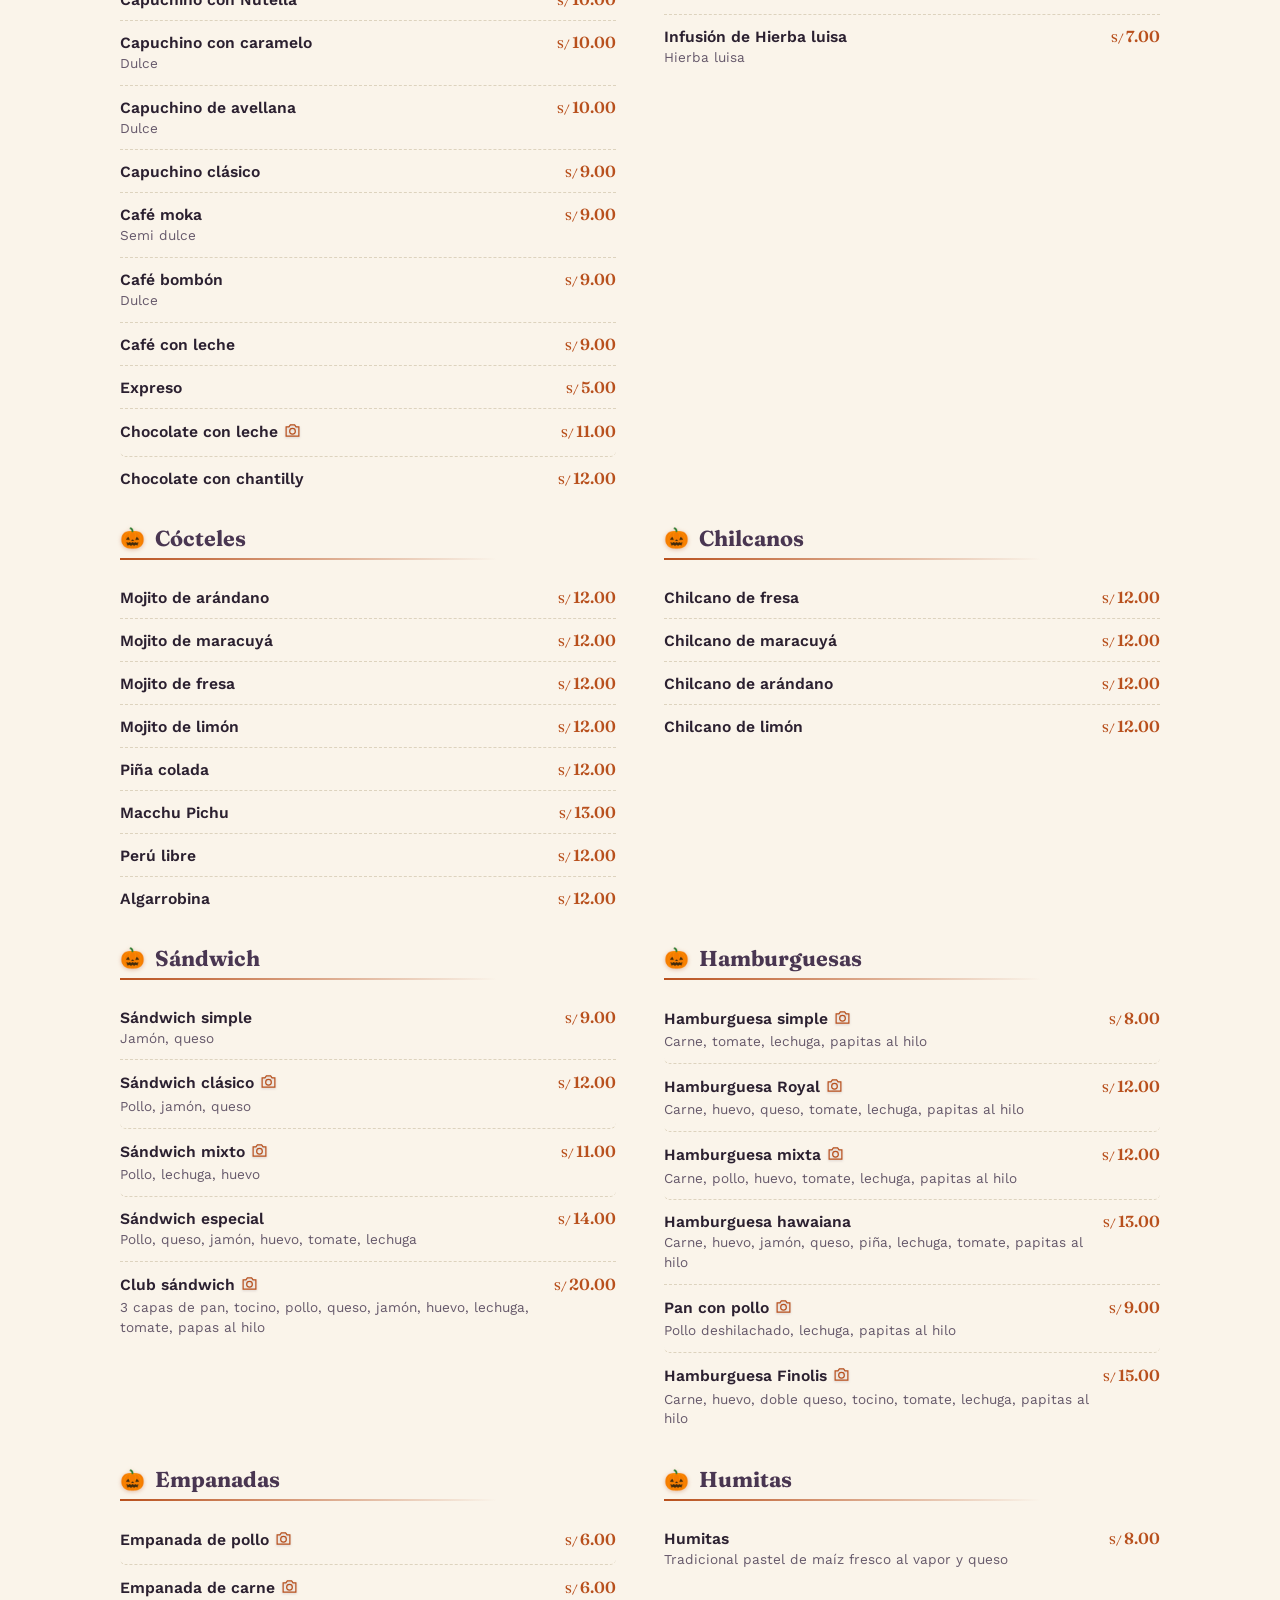
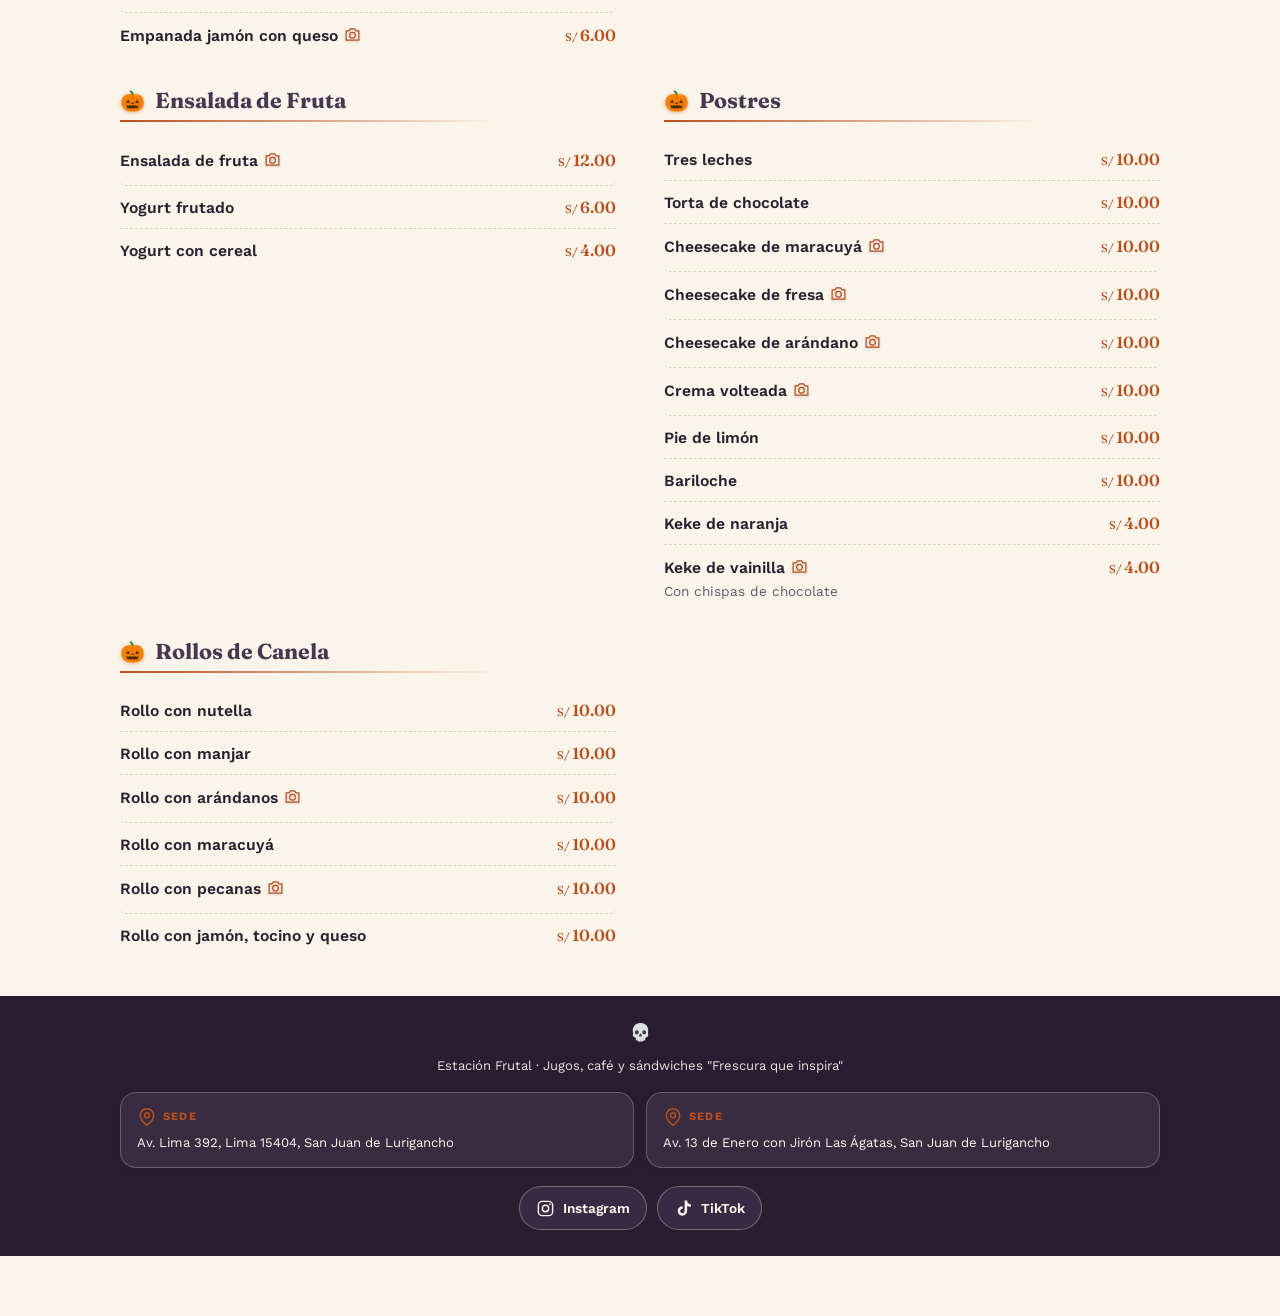
==== commit cbbec1ea: "para llevar y local" ====
--- a/index-halloween.html
+++ b/index-halloween.html
@@ -242,7 +242,7 @@
     <div class="item-info"><div class="item-name">Fresa con leche</div></div>
     <div class="item-price">13.00</div>
   </div>
-  <div class="item item-preview active" data-images="img/jugos_con_leche/mango_leche.png">
+  <div class="item item-preview active" data-images="img/jugos_con_leche/mango_leche.png,img/jugos_con_leche/mango_leche_p.png">
     <div class="item-info"><div class="item-name">Mango con leche</div></div>
     <div class="item-price">13.00</div>
   </div>
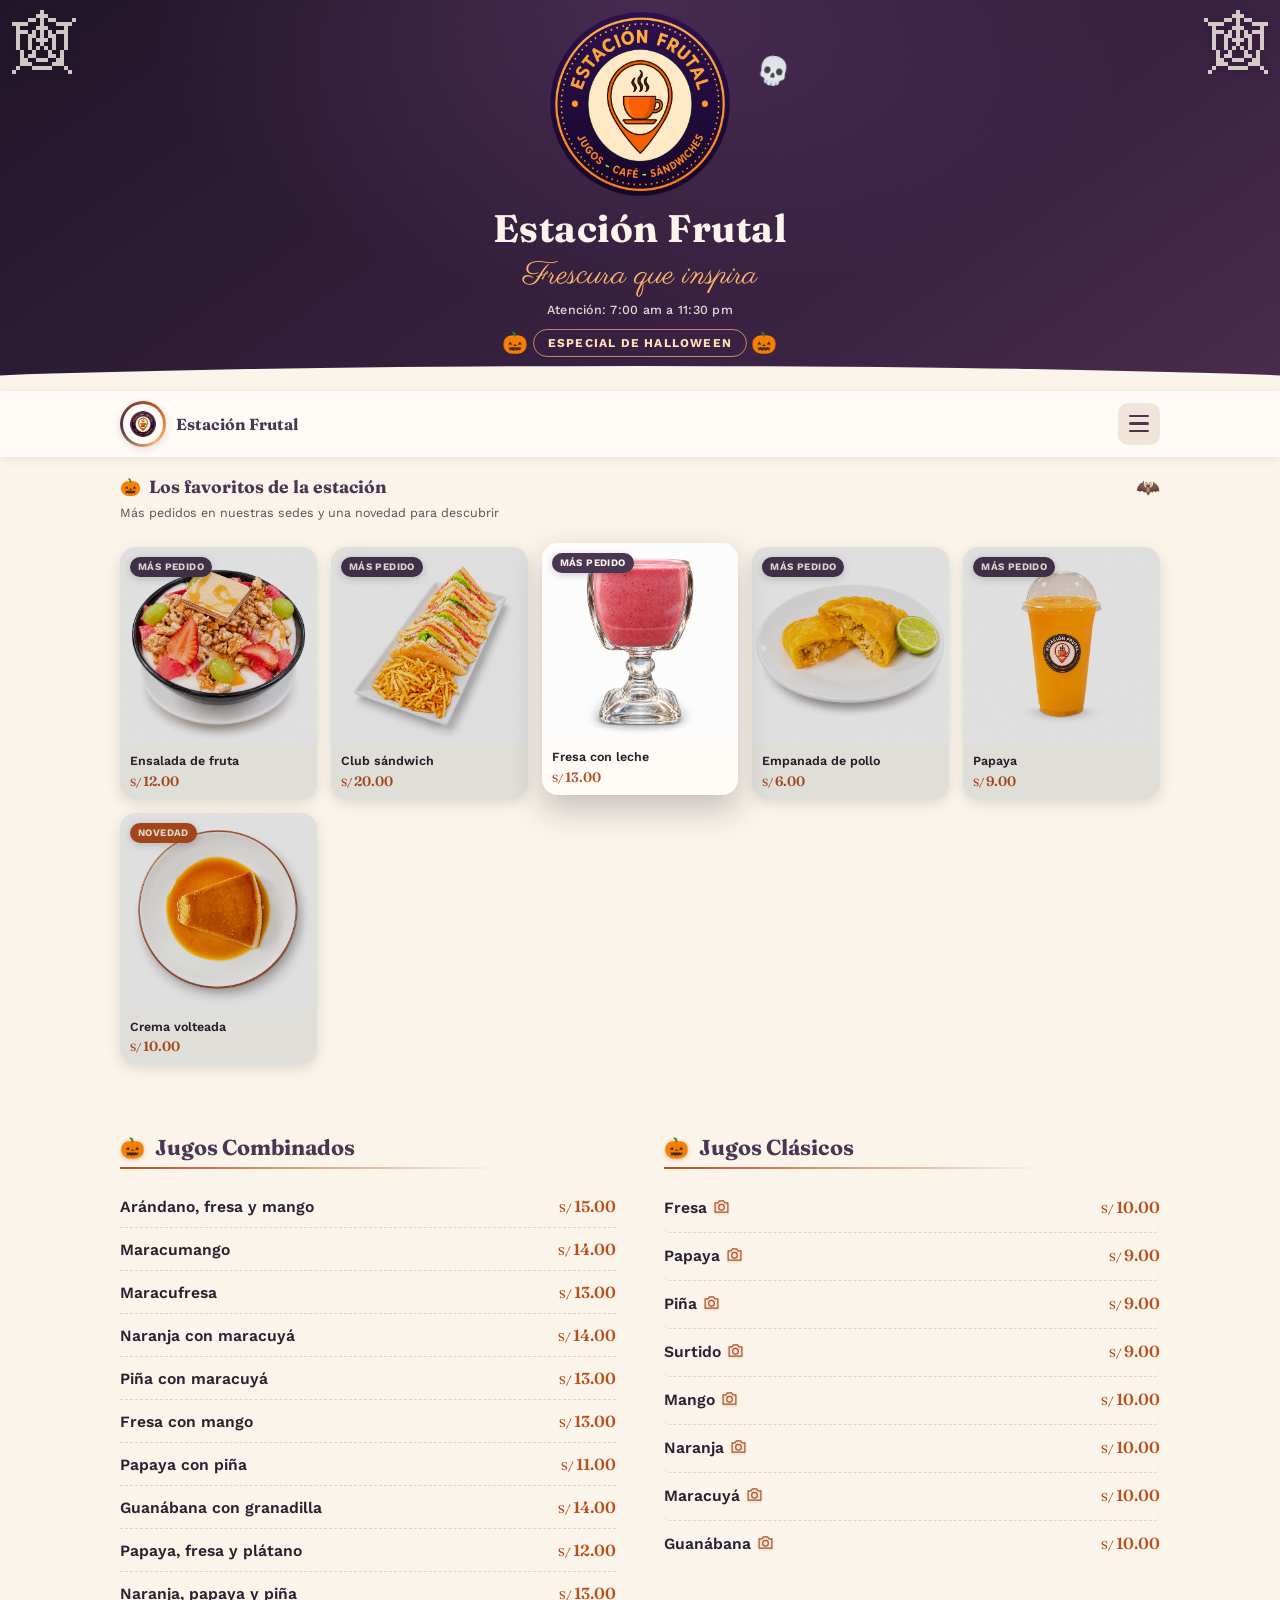
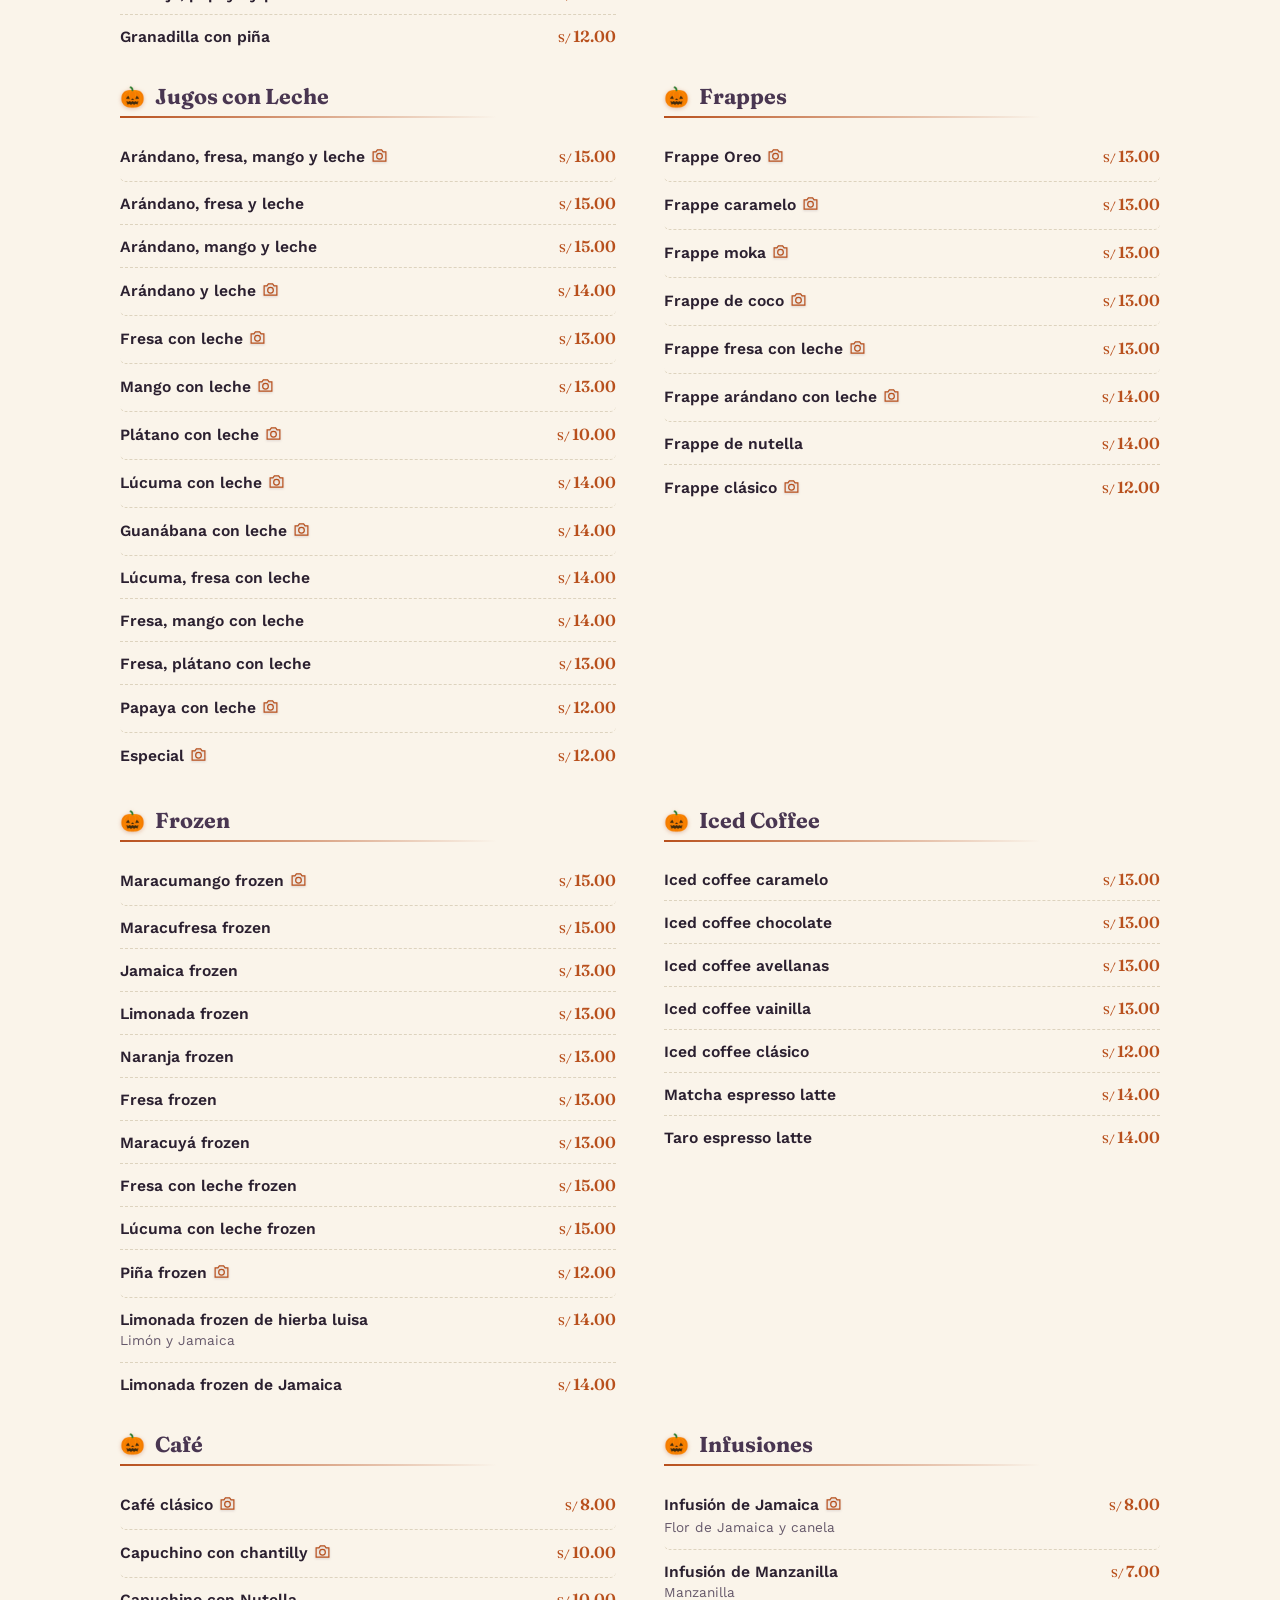
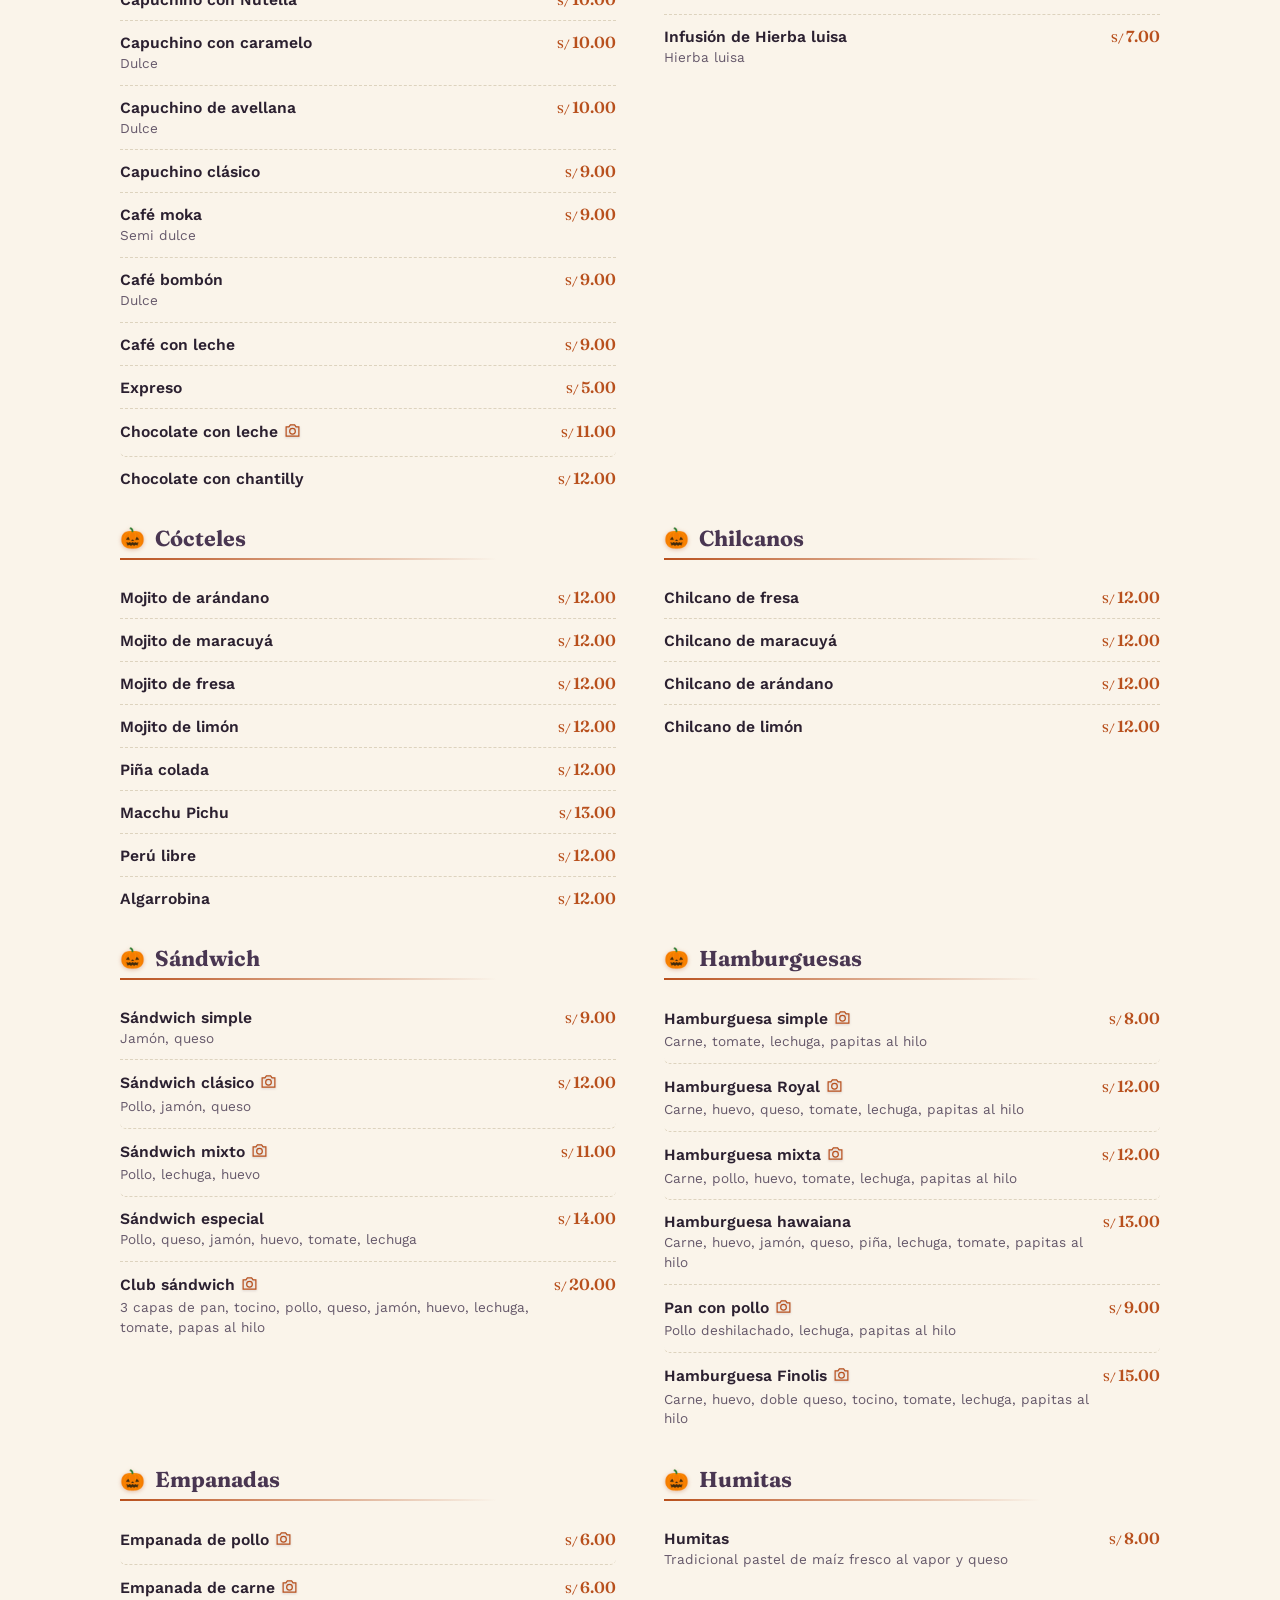
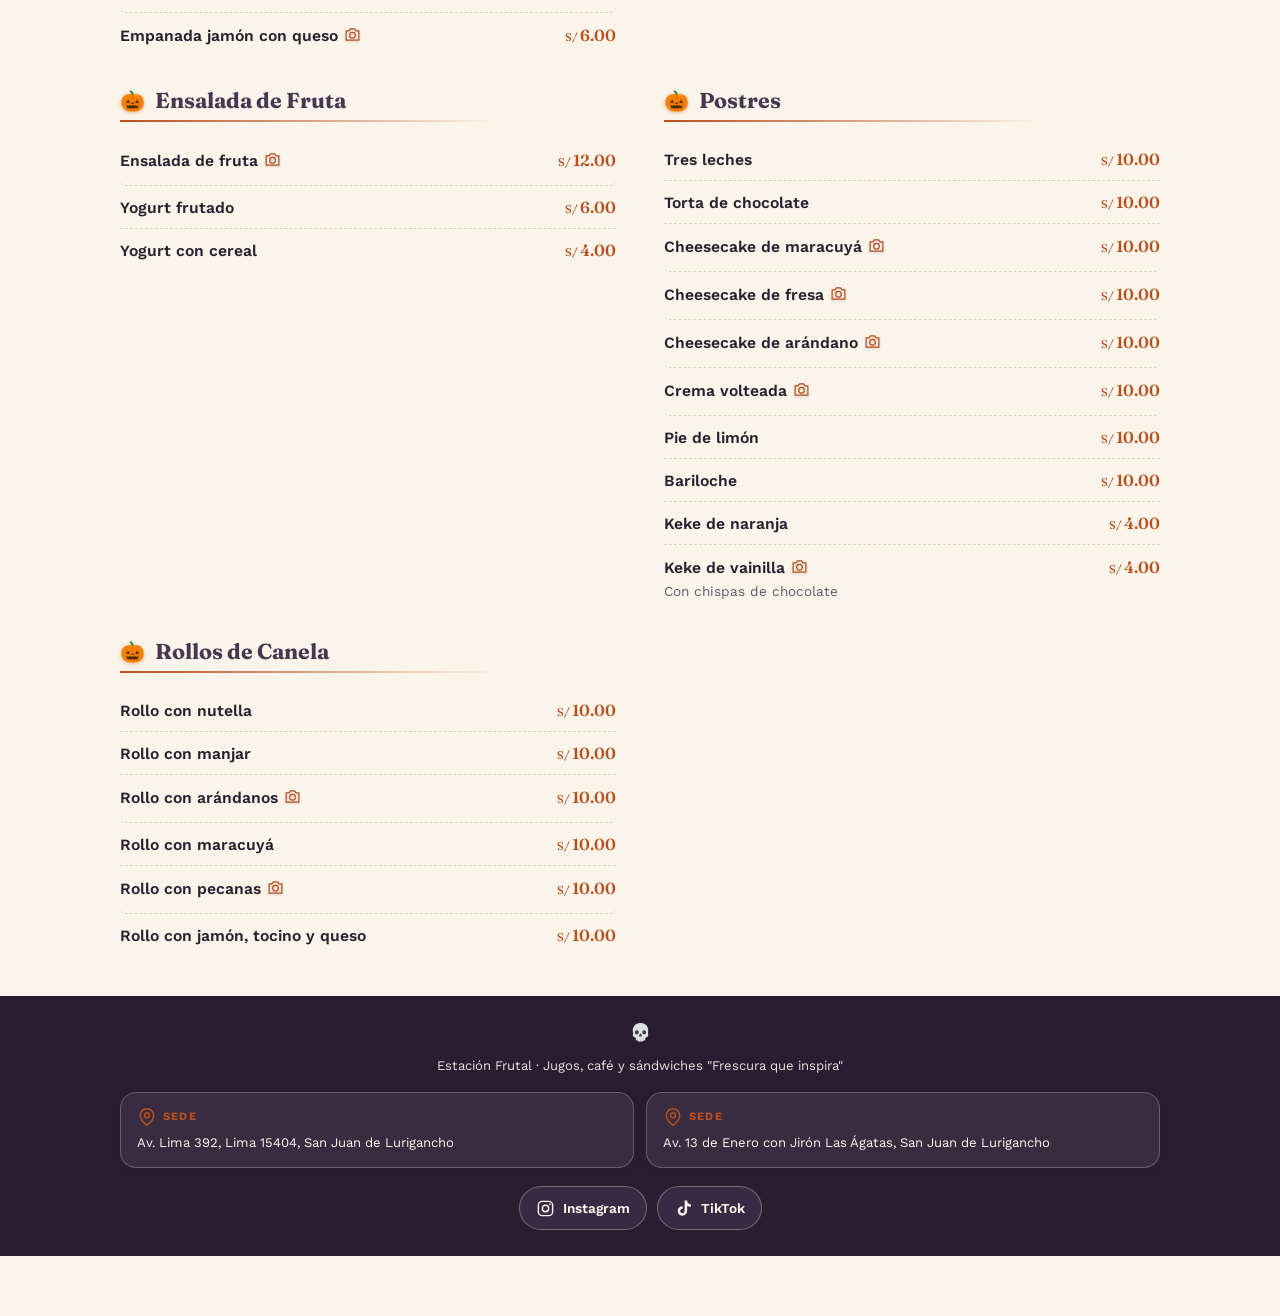
==== commit e4d905a5: "Actualiza fotos y variantes del catálogo" ====
--- a/index-halloween.html
+++ b/index-halloween.html
@@ -185,35 +185,43 @@
 <section class="category" id="jugos-clasicos">
   <h2>Jugos Clásicos</h2>
   <div class="divider"></div>
-  <div class="item item-preview" data-images="img/jugos_clasicos/fresa.png">
+  <div class="item item-preview" data-images="img/jugos_clasicos/fresa.png,img/jugos_clasicos/fresa_p.png"
+    data-image-descriptions="Para consumo en local|Para llevar">
     <div class="item-info"><div class="item-name">Fresa</div></div>
     <div class="item-price">10.00</div>
   </div>
-  <div class="item item-preview" data-images="img/jugos_clasicos/papaya.png">
+  <div class="item item-preview" data-images="img/jugos_clasicos/papaya_p.png"
+    data-image-descriptions="Para llevar">
     <div class="item-info"><div class="item-name">Papaya</div></div>
     <div class="item-price">9.00</div>
   </div>
-  <div class="item item-preview" data-images="img/jugos_clasicos/pina.png">
+  <div class="item item-preview" data-images="img/jugos_clasicos/pina.png,img/jugos_clasicos/pina_p.png"
+    data-image-descriptions="Para consumo en local|Para llevar">
     <div class="item-info"><div class="item-name">Piña</div></div>
     <div class="item-price">9.00</div>
   </div>
-  <div class="item item-preview" data-images="img/jugos_clasicos/surtido.png">
+  <div class="item item-preview" data-images="img/jugos_clasicos/surtido.png,img/jugos_clasicos/surtido_p.png"
+    data-image-descriptions="Para consumo en local|Para llevar">
     <div class="item-info"><div class="item-name">Surtido</div></div>
     <div class="item-price">9.00</div>
   </div>
-  <div class="item item-preview" data-images="img/jugos_clasicos/mango.png">
+  <div class="item item-preview" data-images="img/jugos_clasicos/mango_p.png"
+    data-image-descriptions="Para llevar">
     <div class="item-info"><div class="item-name">Mango</div></div>
     <div class="item-price">10.00</div>
   </div>
-  <div class="item item-preview" data-images="img/jugos_clasicos/naranja.png">
+  <div class="item item-preview" data-images="img/jugos_clasicos/naranja_P.png"
+    data-image-descriptions="Para llevar">
     <div class="item-info"><div class="item-name">Naranja</div></div>
     <div class="item-price">10.00</div>
   </div>
-  <div class="item item-preview" data-images="img/jugos_clasicos/maracuya.png">
+  <div class="item item-preview" data-images="img/jugos_clasicos/maracuya_p.png"
+    data-image-descriptions="Para llevar">
     <div class="item-info"><div class="item-name">Maracuyá</div></div>
     <div class="item-price">10.00</div>
   </div>
-  <div class="item item-preview" data-images="img/jugos_clasicos/guanabana.png">
+  <div class="item item-preview" data-images="img/jugos_clasicos/guanabana.png,img/jugos_clasicos/guanabana_p.png"
+    data-image-descriptions="Para consumo en local|Para llevar">
     <div class="item-info"><div class="item-name">Guanábana</div></div>
     <div class="item-price">10.00</div>
   </div>
@@ -222,7 +230,8 @@
 <section class="category" id="jugos-leche">
   <h2>Jugos con Leche</h2>
   <div class="divider"></div>
-  <div class="item item-preview active" data-images="img/jugos_con_leche/arandano_fresa_mango_leche.png">
+  <div class="item item-preview active" data-images="img/jugos_con_leche/arandano_fresa_mango_leche.png,img/jugos_con_leche/arandano_fresa_mango_leche_p.png"
+    data-image-descriptions="Para consumo en local|Para llevar">
     <div class="item-info"><div class="item-name">Arándano, fresa, mango y leche</div></div>
     <div class="item-price">15.00</div>
   </div>
@@ -234,27 +243,33 @@
     <div class="item-info"><div class="item-name">Arándano, mango y leche</div></div>
     <div class="item-price">15.00</div>
   </div>
-  <div class="item item-preview active" data-images="img/jugos_con_leche/arandano_leche.png">
+  <div class="item item-preview active" data-images="img/jugos_con_leche/arandano_leche_p.png"
+    data-image-descriptions="Para llevar">
     <div class="item-info"><div class="item-name">Arándano y leche</div></div>
     <div class="item-price">14.00</div>
   </div>
-  <div class="item item-preview active" data-images="img/jugos_con_leche/fresa_leche.png">
+  <div class="item item-preview active" data-images="img/jugos_con_leche/fresa_leche.png,img/jugos_con_leche/fresa_leche_p.png"
+    data-image-descriptions="Para consumo en local|Para llevar">
     <div class="item-info"><div class="item-name">Fresa con leche</div></div>
     <div class="item-price">13.00</div>
   </div>
-  <div class="item item-preview active" data-images="img/jugos_con_leche/mango_leche.png,img/jugos_con_leche/mango_leche_p.png">
+  <div class="item item-preview active" data-images="img/jugos_con_leche/mango_leche.png, img/jugos_con_leche/mango_leche_p.png"
+    data-image-descriptions="Para consumo en local|Para llevar">
     <div class="item-info"><div class="item-name">Mango con leche</div></div>
     <div class="item-price">13.00</div>
   </div>
-  <div class="item item-preview active" data-images="img/jugos_con_leche/platano_leche.png">
+  <div class="item item-preview active" data-images="img/jugos_con_leche/platano_leche_p.png"
+    data-image-descriptions="Para llevar">
     <div class="item-info"><div class="item-name">Plátano con leche</div></div>
     <div class="item-price">10.00</div>
   </div>
-  <div class="item item-preview active" data-images="img/jugos_con_leche/lucuma_leche.png">
+  <div class="item item-preview active" data-images="img/jugos_con_leche/lucuma_leche_p.png"
+    data-image-descriptions="Para llevar">
     <div class="item-info"><div class="item-name">Lúcuma con leche</div></div>
     <div class="item-price">14.00</div>
   </div>
-  <div class="item item-preview active" data-images="img/jugos_con_leche/guanabana_leche.png">
+  <div class="item item-preview active" data-images="img/jugos_con_leche/guanabana_leche_p.png"
+    data-image-descriptions="Para llevar">
     <div class="item-info"><div class="item-name">Guanábana con leche</div></div>
     <div class="item-price">14.00</div>
   </div>
@@ -270,11 +285,13 @@
     <div class="item-info"><div class="item-name">Fresa, plátano con leche</div></div>
     <div class="item-price">13.00</div>
   </div>
-  <div class="item item-preview active" data-images="img/jugos_con_leche/papaya_leche.png">
+  <div class="item item-preview active" data-images="img/jugos_con_leche/papaya_leche_p.png"
+    data-image-descriptions="Para llevar">
     <div class="item-info"><div class="item-name">Papaya con leche</div></div>
     <div class="item-price">12.00</div>
   </div>
-  <div class="item item-preview active" data-images="img/jugos_con_leche/especial.png">
+  <div class="item item-preview active" data-images="img/jugos_con_leche/Especial_p.png"
+    data-image-descriptions="Para llevar">
     <div class="item-info"><div class="item-name">Especial</div></div>
     <div class="item-price">12.00</div>
   </div>
@@ -283,35 +300,42 @@
 <section class="category" id="frappes">
   <h2>Frappes</h2>
   <div class="divider"></div>
-  <div class="item item-preview" data-images="img/frappes/frappe_oreo.png">
+  <div class="item item-preview" data-images="img/frappes/frappe_oreo.png,img/frappes/frappe_oreo_p.png"
+    data-image-descriptions="Para consumo en local|Para llevar">
     <div class="item-info"><div class="item-name">Frappe Oreo</div></div>
     <div class="item-price">13.00</div>
   </div>
-  <div class="item item-preview" data-images="img/frappes/frappe_caramelo.png">
+  <div class="item item-preview" data-images="img/frappes/frappe_caramelo.png,img/frappes/frappe_caramelo_p.png"
+    data-image-descriptions="Para consumo en local|Para llevar">
     <div class="item-info"><div class="item-name">Frappe caramelo</div></div>
     <div class="item-price">13.00</div>
   </div>
-  <div class="item item-preview" data-images="img/frappes/frappe_moka.png">
+  <div class="item item-preview" data-images="img/frappes/frappe_moka_p.png"
+    data-image-descriptions="Para llevar">
     <div class="item-info"><div class="item-name">Frappe moka</div></div>
     <div class="item-price">13.00</div>
   </div>
-  <div class="item item-preview" data-images="img/frappes/frappe_coco.png">
+  <div class="item item-preview" data-images="img/frappes/frappe_coco.png,img/frappes/frappe_coco_p.png"
+    data-image-descriptions="Para consumo en local|Para llevar">
     <div class="item-info"><div class="item-name">Frappe de coco</div></div>
     <div class="item-price">13.00</div>
   </div>
-  <div class="item item-preview" data-images="img/frappes/frappe_fresa_leche.png">
+  <div class="item item-preview" data-images="img/frappes/frappe_fresa.png,img/frappes/frappe_fresa_leche_p.png"
+    data-image-descriptions="Para consumo en local|Para llevar">
     <div class="item-info"><div class="item-name">Frappe fresa con leche</div></div>
     <div class="item-price">13.00</div>
   </div>
-  <div class="item item-preview" data-images="img/frappes/frappe_arandano_leche.png">
+  <div class="item item-preview" data-images="img/frappes/frappe_arandano.png,img/frappes/frappe_arandano_leche_p.png"
+    data-image-descriptions="Para consumo en local|Para llevar">
     <div class="item-info"><div class="item-name">Frappe arándano con leche</div></div>
     <div class="item-price">14.00</div>
   </div>
   <div class="item">
     <div class="item-info"><div class="item-name">Frappe de nutella</div></div>
-    <div class="itemIn-price">14.00</div>
-  </div>
-  <div class="item">
+    <div class="item-price">14.00</div>
+  </div>
+  <div class="item item-preview" data-images="img/frappes/frappe_clasico.png"
+    data-image-descriptions="Para consumo en local">
     <div class="item-info"><div class="item-name">Frappe clásico</div></div>
     <div class="item-price">12.00</div>
   </div>
--- a/menu.css
+++ b/menu.css
@@ -563,9 +563,9 @@
 
 /* Responsive image viewport with scrollable zoom in both directions. */
 .preview-slide{position:relative; display:block; aspect-ratio:auto; height:min(100vw, 48vh, 560px); height:min(100vw, 48dvh, 560px); overflow:hidden;}
-.image-viewport{width:100%; height:100%; touch-action:none; overflow:hidden; background:var(--cream);}
+.image-viewport{width:min(100vw, 48dvh, 560px); height:100%; margin-inline:auto; touch-action:pan-x pan-y; overflow:hidden; background:var(--cream);}
 .image-surface{width:100%; height:100%; display:grid; place-items:center;}
-.preview-slide .image-surface img{width:100%; height:100%; max-width:none; object-fit:cover; cursor:zoom-in; user-select:none; -webkit-user-drag:none;}
+.preview-slide .image-surface img{width:100%; height:100%; max-width:none; object-fit:contain; cursor:zoom-in; user-select:none; -webkit-user-drag:none;}
 .image-viewport.is-zoomed{overflow:auto; overscroll-behavior:contain; touch-action:none;}
 .image-viewport.is-zoomed img{cursor:grab;}
 .image-viewport.is-dragging img{cursor:grabbing;}
@@ -587,7 +587,6 @@
 .social-links a:active{background:var(--cream-2);}
 
 .image-viewport[hidden]{display:none;}
-.preview-gallery.is-swiping{scroll-snap-type:none;}
 .image-viewport:focus-visible{outline:3px solid var(--green); outline-offset:-3px;}
 
 /* Show feedback only for images that take longer than 200 ms. */
--- a/menu-halloween.css
+++ b/menu-halloween.css
@@ -152,6 +152,7 @@
 body.theme-halloween #previewDescription,
 body.theme-halloween .preview-note { color:#65586A; }
 body.theme-halloween .preview-dots button[aria-pressed="true"]::after { background:var(--orange); }
+
 body.theme-halloween :where(button, a, [tabindex]):focus-visible {
   outline-color:var(--orange);
 }
